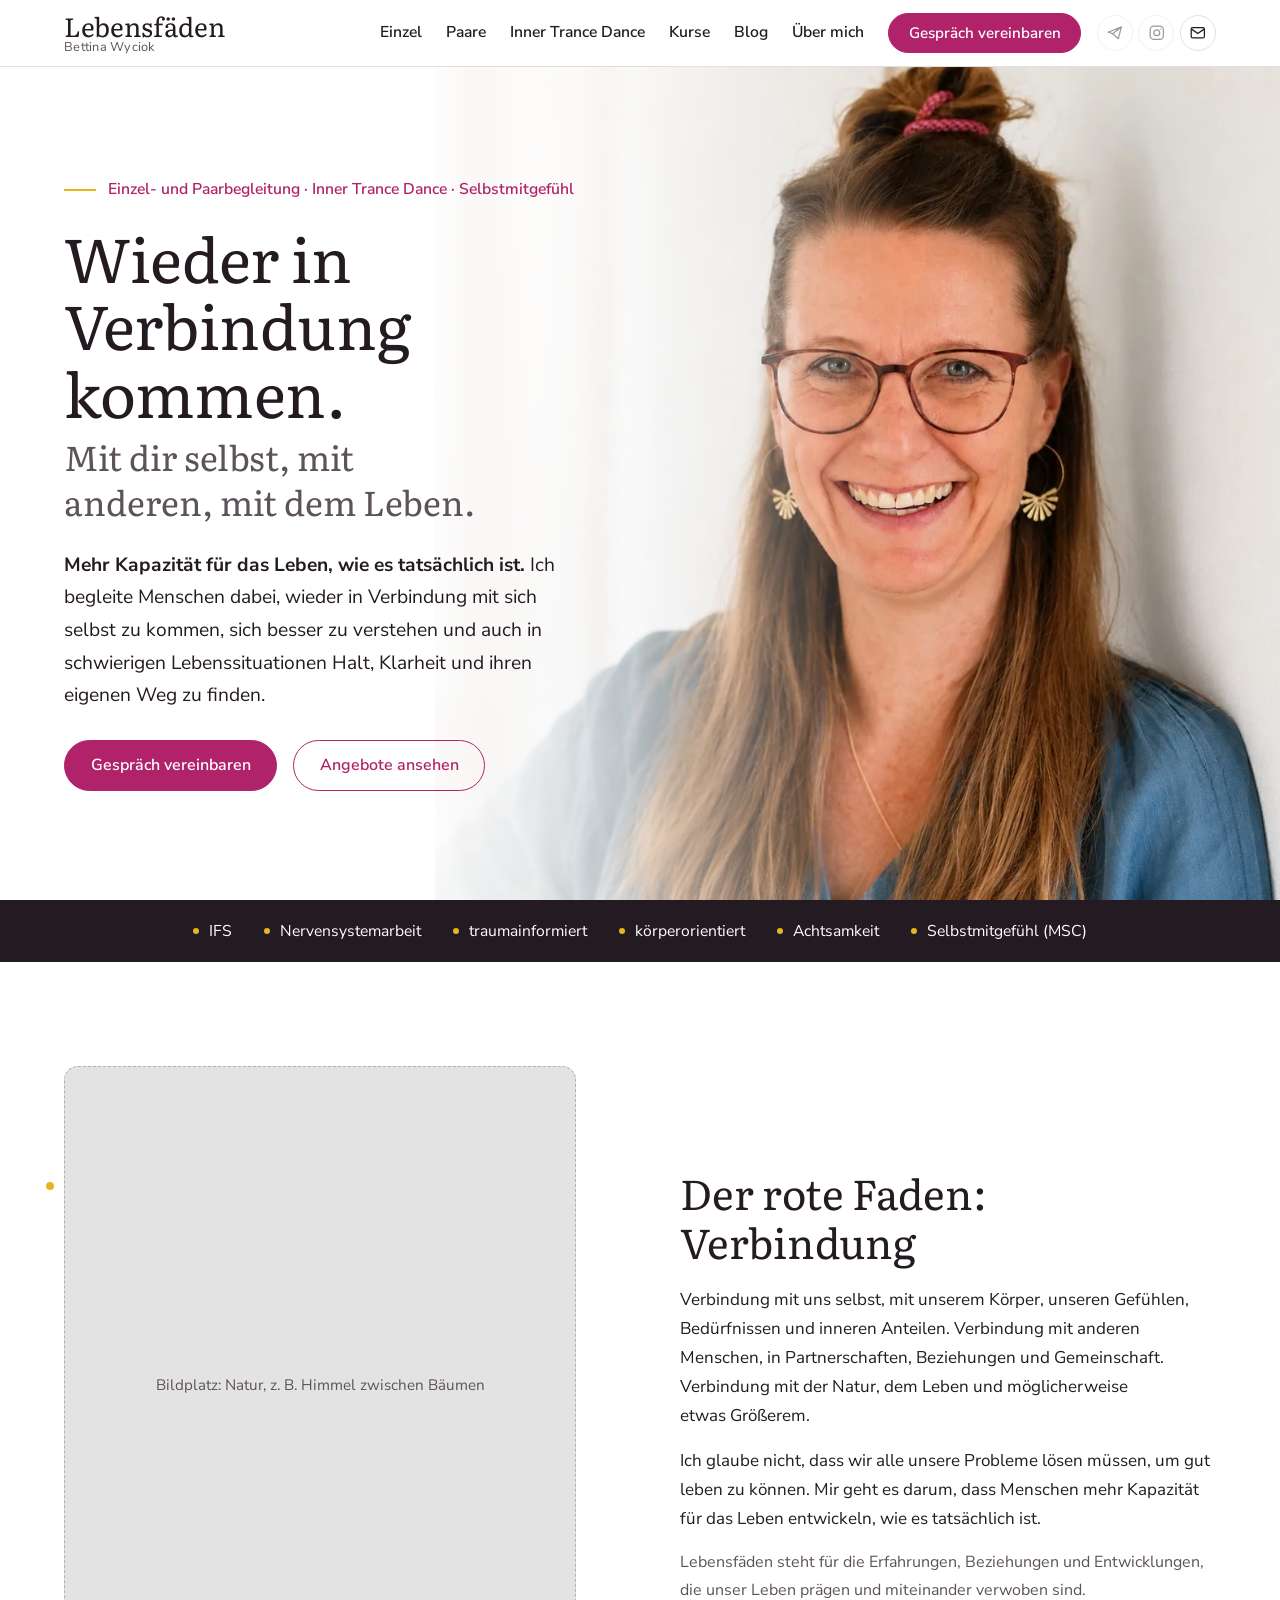
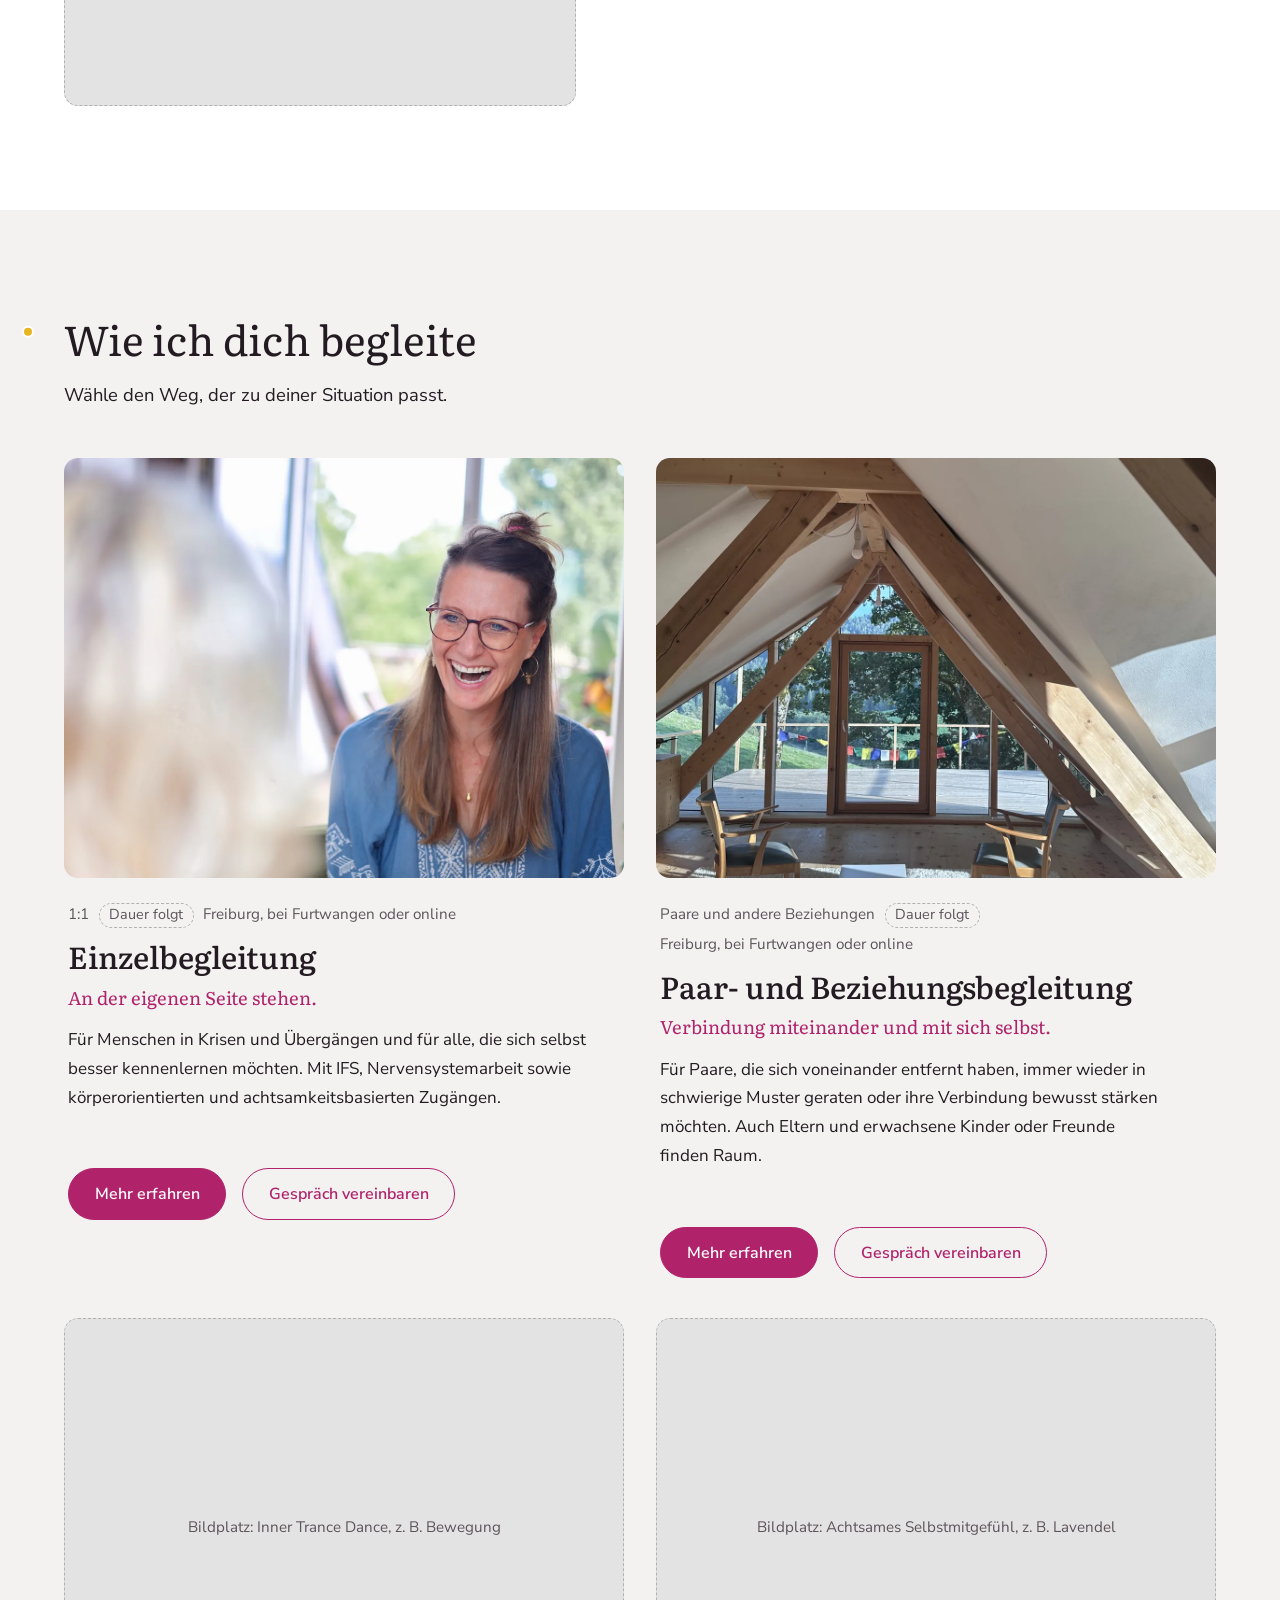
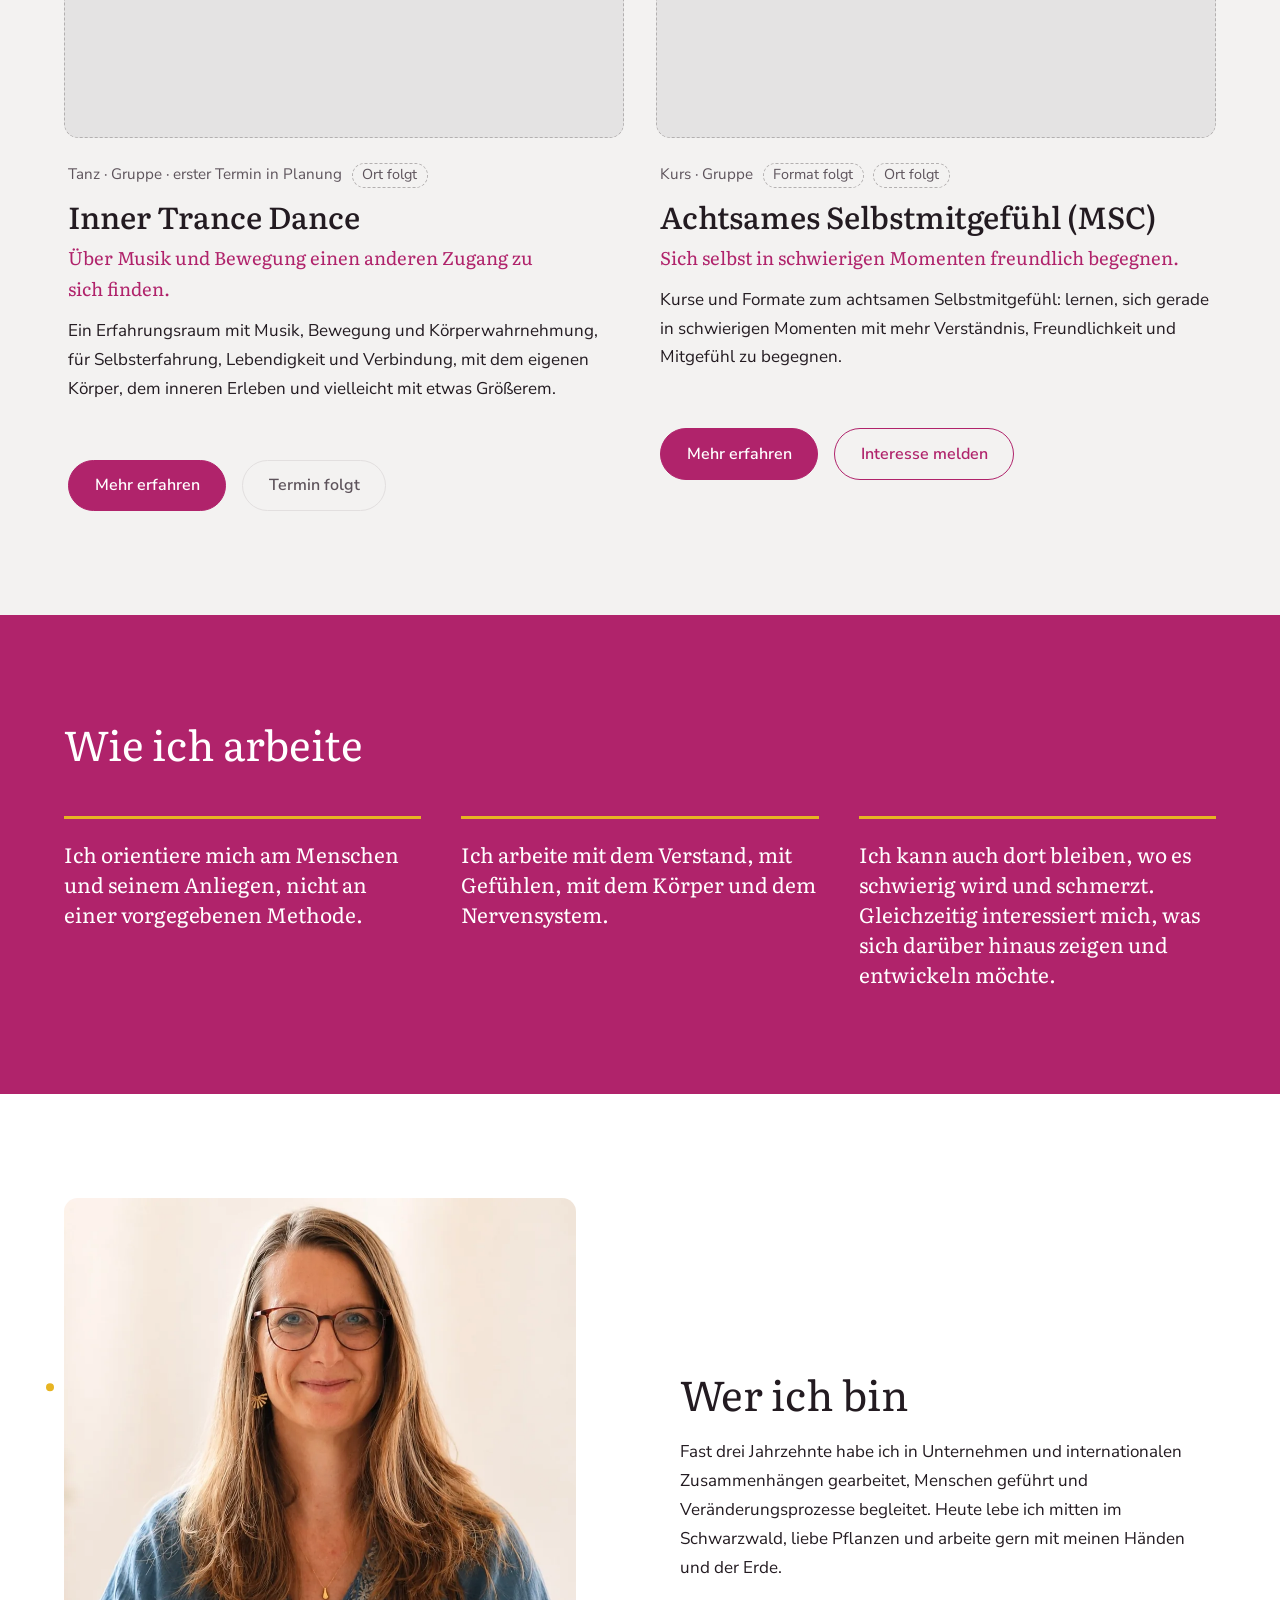
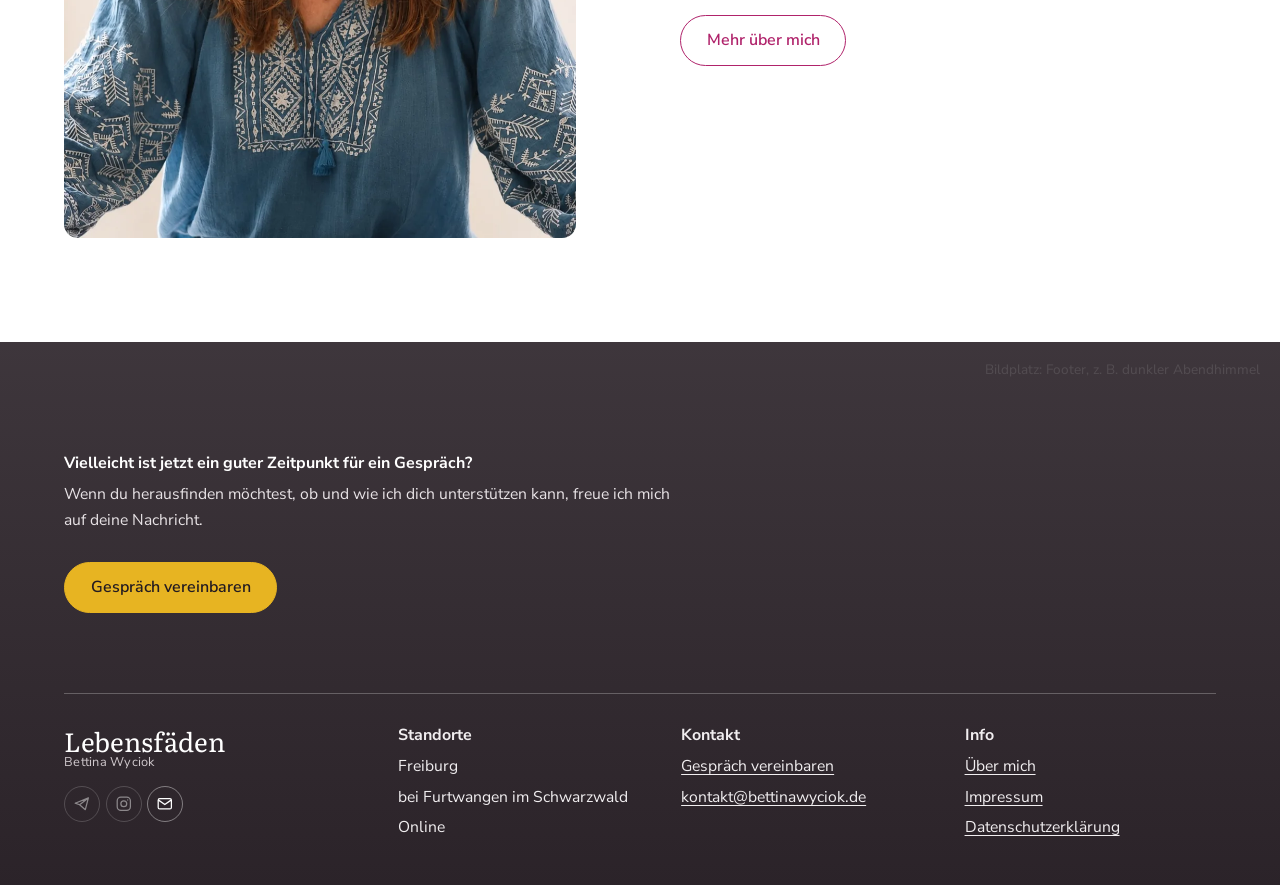
==== index.html @ e7061541 "Profilbilder eingesetzt (Hero, Einzelbegleitung, Person, Über mich) Co-Authored-By: Claude Sonnet 5." ====
<!doctype html>
<html lang="de">
<head>
<meta charset="utf-8">
<meta name="viewport" content="width=device-width, initial-scale=1">
<title>Lebensfäden · Bettina Wyciok</title>
<meta name="robots" content="noindex, nofollow"><!-- Entwurf: vor dem Live-Gang entfernen -->
<meta name="theme-color" content="#ffffff">
<link rel="preload" href="schriften/literata-latin-400-normal.woff2" as="font" type="font/woff2" crossorigin>
<link rel="preload" href="schriften/nunito-sans-latin-400-normal.woff2" as="font" type="font/woff2" crossorigin>
<link rel="stylesheet" href="styles.css?v=6">
<script>document.documentElement.classList.add('js')</script>
</head>
<body class="start">
<a class="zum-inhalt" href="#inhalt">Zum Inhalt springen</a>
<header class="kopf"><div class="kopf-innen">
  <a class="marke" href="./"><strong>Lebensfäden</strong><span>Bettina Wyciok</span></a>
  <div class="kopf-rechts">
    <nav class="hauptmenue" id="menue" aria-label="Hauptmenü"><a href="einzelbegleitung/">Einzel</a><a href="paarbegleitung/">Paare</a><a href="inner-trance-dance/">Inner Trance Dance</a><a href="workshops-seminare/">Kurse</a><a href="blog/">Blog</a><a href="about/">Über mich</a><a class="knopf klein" href="mailto:kontakt@bettinawyciok.de?subject=Gespräch%20vereinbaren">Gespräch vereinbaren</a><div class="icons icons-menue"><span class="icon aus" title="Telegram-Gruppe: Link folgt" aria-label="Telegram-Gruppe (Link folgt)"><svg viewBox="0 0 24 24" aria-hidden="true"><path d="M21 4L3 11.2l6 2.1M21 4l-4.2 16L9 13.3M21 4L9 13.3"/></svg></span><span class="icon aus" title="Instagram: Link folgt" aria-label="Instagram (Link folgt)"><svg viewBox="0 0 24 24" aria-hidden="true"><rect x="3" y="3" width="18" height="18" rx="5"/><circle cx="12" cy="12" r="4"/><circle cx="17.3" cy="6.7" r=".9" fill="currentColor" stroke="none"/></svg></span><a class="icon" href="mailto:kontakt@bettinawyciok.de?subject=Anfrage" aria-label="E-Mail"><svg viewBox="0 0 24 24" aria-hidden="true"><rect x="3" y="5" width="18" height="14" rx="2"/><path d="M3.5 7l8.5 6 8.5-6"/></svg></a></div></nav>
    <div class="icons"><span class="icon aus" title="Telegram-Gruppe: Link folgt" aria-label="Telegram-Gruppe (Link folgt)"><svg viewBox="0 0 24 24" aria-hidden="true"><path d="M21 4L3 11.2l6 2.1M21 4l-4.2 16L9 13.3M21 4L9 13.3"/></svg></span><span class="icon aus" title="Instagram: Link folgt" aria-label="Instagram (Link folgt)"><svg viewBox="0 0 24 24" aria-hidden="true"><rect x="3" y="3" width="18" height="18" rx="5"/><circle cx="12" cy="12" r="4"/><circle cx="17.3" cy="6.7" r=".9" fill="currentColor" stroke="none"/></svg></span><a class="icon" href="mailto:kontakt@bettinawyciok.de?subject=Anfrage" aria-label="E-Mail"><svg viewBox="0 0 24 24" aria-hidden="true"><rect x="3" y="5" width="18" height="14" rx="2"/><path d="M3.5 7l8.5 6 8.5-6"/></svg></a></div>
    <button class="menue-knopf" type="button" aria-expanded="false" aria-controls="menue">Menü</button>
  </div>
</div></header>
<main id="inhalt">

<section class="hero">
  <img class="hg" src="bilder/hero.webp" width="1536" height="1024" alt="">
  <div class="hero-inhalt">
    <p class="ueberzeile">Einzel- und Paarbegleitung · Inner Trance Dance · Selbstmitgefühl</p>
    <h1>Wieder in Verbindung kommen.<span class="zweite">Mit dir selbst, mit anderen, mit dem Leben.</span></h1>
    <p class="lead"><strong>Mehr Kapazität für das Leben, wie es tatsächlich ist.</strong> Ich begleite Menschen dabei, wieder in Verbindung mit sich selbst zu kommen, sich besser zu verstehen und auch in schwierigen Lebenssituationen Halt, Klarheit und ihren eigenen Weg zu finden.</p>
    <div class="knoepfe"><a class="knopf" href="mailto:kontakt@bettinawyciok.de?subject=Gespräch%20vereinbaren">Gespräch vereinbaren</a><a class="knopf leise" href="#angebote">Angebote ansehen</a></div>
  </div>
</section>
<div class="methoden"><ul><li>IFS</li><li>Nervensystemarbeit</li><li>traumainformiert</li><li>körperorientiert</li><li>Achtsamkeit</li><li>Selbstmitgefühl (MSC)</li></ul></div>

<!-- TERMINE:start art=alle rahmen=section max=3 titel="Nächste Termine" --><!-- TERMINE:end -->

<section class="abschnitt"><div class="innen zweispaltig umgekehrt">
  <div class="text faden-text">
    <h2>Der rote Faden: Verbindung</h2>
    <p>Verbindung mit uns selbst, mit unserem Körper, unseren Gefühlen, Bedürfnissen und inneren Anteilen. Verbindung mit anderen Menschen, in Partnerschaften, Beziehungen und Gemeinschaft. Verbindung mit der Natur, dem Leben und möglicherweise etwas Größerem.</p>
    <p>Ich glaube nicht, dass wir alle unsere Probleme lösen müssen, um gut leben zu können. Mir geht es darum, dass Menschen mehr Kapazität für das Leben entwickeln, wie es tatsächlich ist.</p>
    <p class="kleinzeile">Lebensfäden steht für die Erfahrungen, Beziehungen und Entwicklungen, die unser Leben prägen und miteinander verwoben sind.</p>
  </div>
  <figure class="foto weit"><figure class="platzhalter r45" role="img" aria-label="Platzhalter für Bild: Natur, z. B. Himmel zwischen Bäumen"><span>Bildplatz: Natur, z. B. Himmel zwischen Bäumen</span></figure></figure>
</div></section>

<section class="abschnitt tint" id="angebote"><div class="innen">
  <h2>Wie ich dich begleite</h2>
  <p class="einleitung">Wähle den Weg, der zu deiner Situation passt.</p>
  <div class="angebote">
    <article class="angebot">
      <div class="bild"><img src="bilder/einzel.webp" width="1600" height="1066" alt="Bettina lacht im Gespräch" loading="lazy"></div>
      <div class="angebot-text">
        <p class="fakt">1:1 <span class="fehlt">Dauer folgt</span> Freiburg, bei Furtwangen oder online</p>
        <h3>Einzelbegleitung</h3>
        <p class="claim">An der eigenen Seite stehen.</p>
        <p class="t">Für Menschen in Krisen und Übergängen und für alle, die sich selbst besser kennenlernen möchten. Mit IFS, Nervensystemarbeit sowie körperorientierten und achtsamkeitsbasierten Zugängen.</p>
        <div class="knoepfe"><a class="knopf" href="einzelbegleitung/">Mehr erfahren</a><a class="knopf leise" href="mailto:kontakt@bettinawyciok.de?subject=Gespräch%20Einzelbegleitung">Gespräch vereinbaren</a></div>
      </div>
    </article>
    <article class="angebot">
      <div class="bild"><img src="bilder/raum.webp" width="1200" height="1600" alt="Der Praxisraum unter dem Dach mit Teppich, Kissen und Blick ins Grüne" loading="lazy"></div>
      <div class="angebot-text">
        <p class="fakt">Paare und andere Beziehungen <span class="fehlt">Dauer folgt</span> Freiburg, bei Furtwangen oder online</p>
        <h3>Paar- und Beziehungsbegleitung</h3>
        <p class="claim">Verbindung miteinander und mit sich selbst.</p>
        <p class="t">Für Paare, die sich voneinander entfernt haben, immer wieder in schwierige Muster geraten oder ihre Verbindung bewusst stärken möchten. Auch Eltern und erwachsene Kinder oder Freunde finden Raum.</p>
        <div class="knoepfe"><a class="knopf" href="paarbegleitung/">Mehr erfahren</a><a class="knopf leise" href="mailto:kontakt@bettinawyciok.de?subject=Gespräch%20Paarbegleitung">Gespräch vereinbaren</a></div>
      </div>
    </article>
    <article class="angebot">
      <div class="bild"><figure class="platzhalter r43" role="img" aria-label="Platzhalter für Bild: Inner Trance Dance, z. B. Bewegung"><span>Bildplatz: Inner Trance Dance, z. B. Bewegung</span></figure></div>
      <div class="angebot-text">
        <p class="fakt">Tanz · Gruppe · erster Termin in Planung <span class="fehlt">Ort folgt</span></p>
        <h3>Inner Trance Dance</h3>
        <p class="claim">Über Musik und Bewegung einen anderen Zugang zu sich finden.</p>
        <p class="t">Ein Erfahrungsraum mit Musik, Bewegung und Körperwahrnehmung, für Selbsterfahrung, Lebendigkeit und Verbindung, mit dem eigenen Körper, dem inneren Erleben und vielleicht mit etwas Größerem.</p>
        <div class="knoepfe"><a class="knopf" href="inner-trance-dance/">Mehr erfahren</a><span class="knopf aus">Termin folgt</span></div>
      </div>
    </article>
    <article class="angebot">
      <div class="bild"><figure class="platzhalter r43" role="img" aria-label="Platzhalter für Bild: Achtsames Selbstmitgefühl, z. B. Lavendel"><span>Bildplatz: Achtsames Selbstmitgefühl, z. B. Lavendel</span></figure></div>
      <div class="angebot-text">
        <p class="fakt">Kurs · Gruppe <span class="fehlt">Format folgt</span> <span class="fehlt">Ort folgt</span></p>
        <h3>Achtsames Selbstmitgefühl (MSC)</h3>
        <p class="claim">Sich selbst in schwierigen Momenten freundlich begegnen.</p>
        <p class="t">Kurse und Formate zum achtsamen Selbstmitgefühl: lernen, sich gerade in schwierigen Momenten mit mehr Verständnis, Freundlichkeit und Mitgefühl zu begegnen.</p>
        <div class="knoepfe"><a class="knopf" href="workshops-seminare/">Mehr erfahren</a><a class="knopf leise" href="mailto:kontakt@bettinawyciok.de?subject=Interesse%20an%20MSC">Interesse melden</a></div>
      </div>
    </article>
  </div>
</div></section>

<section class="abschnitt kraft">
  
  <div class="innen">
    <h2>Wie ich arbeite</h2>
    <div class="drei">
      <div>Ich orientiere mich am Menschen und seinem Anliegen, nicht an einer vorgegebenen Methode.</div>
      <div>Ich arbeite mit dem Verstand, mit Gefühlen, mit dem Körper und dem Nervensystem.</div>
      <div>Ich kann auch dort bleiben, wo es schwierig wird und schmerzt. Gleichzeitig interessiert mich, was sich darüber hinaus zeigen und entwickeln möchte.</div>
    </div>
  </div>
</section>

<section class="abschnitt"><div class="innen zweispaltig">
  <figure class="foto"><img src="bilder/person.webp" width="1224" height="1229" alt="Bettina Wyciok, Porträt in blauer Bluse mit Stickerei" loading="lazy"></figure>
  <div class="text">
    <h2>Wer ich bin</h2>
    <p>Fast drei Jahrzehnte habe ich in Unternehmen und internationalen Zusammenhängen gearbeitet, Menschen geführt und Veränderungsprozesse begleitet. Heute lebe ich mitten im Schwarzwald, liebe Pflanzen und arbeite gern mit meinen Händen und der Erde.</p>
    <div class="knoepfe"><a class="knopf leise" href="about/">Mehr über mich</a></div>
  </div>
</div></section>

<!-- BLOG-TEASER:start max=3 --><!-- BLOG-TEASER:end -->

</main>
<footer class="fuss">
  <div class="fuss-bg" role="img" aria-label="Platzhalter für Bild: Footer"><span>Bildplatz: Footer, z. B. dunkler Abendhimmel</span></div>
  <div class="fuss-innen">
    <div class="fuss-cta"><h2>Vielleicht ist jetzt ein guter Zeitpunkt für ein Gespräch?</h2><p>Wenn du herausfinden möchtest, ob und wie ich dich unterstützen kann, freue ich mich auf deine Nachricht.</p><div class="knoepfe"><a class="knopf hell" href="mailto:kontakt@bettinawyciok.de?subject=Gespräch%20vereinbaren">Gespräch vereinbaren</a></div></div>
    <div class="fuss-spalten">
      <div><a class="marke" href="./"><strong>Lebensfäden</strong><span>Bettina Wyciok</span></a><div class="icons"><span class="icon aus" title="Telegram-Gruppe: Link folgt" aria-label="Telegram-Gruppe (Link folgt)"><svg viewBox="0 0 24 24" aria-hidden="true"><path d="M21 4L3 11.2l6 2.1M21 4l-4.2 16L9 13.3M21 4L9 13.3"/></svg></span><span class="icon aus" title="Instagram: Link folgt" aria-label="Instagram (Link folgt)"><svg viewBox="0 0 24 24" aria-hidden="true"><rect x="3" y="3" width="18" height="18" rx="5"/><circle cx="12" cy="12" r="4"/><circle cx="17.3" cy="6.7" r=".9" fill="currentColor" stroke="none"/></svg></span><a class="icon" href="mailto:kontakt@bettinawyciok.de?subject=Anfrage" aria-label="E-Mail"><svg viewBox="0 0 24 24" aria-hidden="true"><rect x="3" y="5" width="18" height="14" rx="2"/><path d="M3.5 7l8.5 6 8.5-6"/></svg></a></div></div>
      <div><h2>Standorte</h2><p>Freiburg</p><p>bei Furtwangen im Schwarzwald</p><p>Online</p></div>
      <div><h2>Kontakt</h2><p><a href="mailto:kontakt@bettinawyciok.de?subject=Gespräch%20vereinbaren">Gespräch vereinbaren</a></p><p><a href="mailto:kontakt@bettinawyciok.de?subject=Anfrage">kontakt@bettinawyciok.de</a></p></div>
      <div><h2>Info</h2><p><a href="about/">Über mich</a></p><p><a href="impressum/">Impressum</a></p><p><a href="datenschutzerklarung/">Datenschutzerklärung</a></p></div>
    </div>
  </div>
</footer>
<script src="main.js?v=6" defer></script>
</body>
</html>
---- styles.css ----
/* Lebensfäden · Bettina Wyciok – Entwurf 3. Goldgelb auf Weiß, dazu Fuchsia. Schriften selbst gehostet. */
@font-face { font-family: "Literata"; font-weight: 400; font-style: normal; font-display: swap; src: url("schriften/literata-latin-400-normal.woff2") format("woff2"); }
@font-face { font-family: "Literata"; font-weight: 500; font-style: normal; font-display: swap; src: url("schriften/literata-latin-500-normal.woff2") format("woff2"); }
@font-face { font-family: "Nunito Sans"; font-weight: 400; font-style: normal; font-display: swap; src: url("schriften/nunito-sans-latin-400-normal.woff2") format("woff2"); }
@font-face { font-family: "Nunito Sans"; font-weight: 600; font-style: normal; font-display: swap; src: url("schriften/nunito-sans-latin-600-normal.woff2") format("woff2"); }
@font-face { font-family: "Nunito Sans"; font-weight: 700; font-style: normal; font-display: swap; src: url("schriften/nunito-sans-latin-700-normal.woff2") format("woff2"); }

:root {
  --papier: #ffffff;
  --tinte: #231b21;
  --leise: #5d535b;
  --fuchsia: #b0236b;
  --fuchsia-dunkel: #8c1a55;
  --fuchsia-hell: #f9e6f0;
  --gold: #e7b422;
  --gold-dunkel: #c8930c;
  --gold-hell: #fff3cc;
  --grau: #f3f2f1;
  --grau-platz: #e4e3e3;
  --linie: #e2dfdf;
  --font-kopf: "Literata", Georgia, "Times New Roman", serif;
  --font-text: "Nunito Sans", system-ui, -apple-system, "Segoe UI", sans-serif;
  --kopf: 76px; /* wird in main.js gemessen */
  --text: 38rem;
  --breit: 72rem;
  --rand: 1.25rem;
  --rundung: 14px;
}

*, *::before, *::after { box-sizing: border-box; }
html { scroll-padding-top: calc(var(--kopf) + 1rem); -webkit-text-size-adjust: 100%; }
body { margin: 0; color: var(--tinte); background: var(--papier); font: 400 1.0625rem/1.7 var(--font-text); }
img { display: block; max-width: 100%; height: auto; }
a { color: var(--fuchsia); text-underline-offset: .2em; text-decoration-thickness: 1px; }
a:hover { color: var(--fuchsia-dunkel); }
:focus-visible { outline: 3px solid var(--gold-dunkel); outline-offset: 3px; border-radius: 4px; }

h1, h2, h3 { font-family: var(--font-kopf); font-weight: 400; line-height: 1.18; text-wrap: balance; margin: 0; overflow-wrap: break-word; hyphens: auto; }
h1 { font-size: clamp(2.1rem, 5vw, 3.9rem); }
h2 { font-size: clamp(1.8rem, 3.6vw, 2.6rem); }
h3 { font-size: 1.35rem; font-weight: 500; }
p, li, dd { text-wrap: pretty; }
p { margin: 0 0 1rem; }

.zum-inhalt { position: absolute; left: -999px; top: 0; background: var(--fuchsia); color: #fff; padding: .6rem 1rem; z-index: 40; }
.zum-inhalt:focus { left: 0; }

/* Kopfzeile */
.kopf { position: sticky; top: 0; z-index: 30; background: rgba(255, 255, 255, .95); backdrop-filter: blur(8px); border-bottom: 1px solid var(--linie); }
.kopf-innen { max-width: var(--breit); width: calc(100% - 2 * var(--rand)); margin: 0 auto; padding: .7rem 0; display: flex; align-items: center; justify-content: space-between; gap: 1.5rem; }
.marke { text-decoration: none; color: var(--tinte); display: flex; flex-direction: column; line-height: 1.15; white-space: nowrap; }
.marke strong { font: 400 1.65rem/1.1 var(--font-kopf); }
.marke span { font-size: .8rem; color: var(--leise); letter-spacing: .02em; }
.marke:hover { color: var(--fuchsia); }
.hauptmenue { display: flex; align-items: center; gap: .5rem 1.5rem; }
.hauptmenue > a:not(.knopf) { color: var(--tinte); text-decoration: none; font-weight: 600; font-size: .98rem; padding: .3rem 0; border-bottom: 2px solid transparent; white-space: nowrap; }
.hauptmenue > a:not(.knopf):hover, .hauptmenue > a[aria-current="page"] { border-bottom-color: var(--gold); color: var(--tinte); }
.kopf-rechts { display: flex; align-items: center; gap: 1rem; }
.icons { display: flex; gap: .35rem; }
.icon { width: 2.25rem; height: 2.25rem; display: grid; place-items: center; border-radius: 50%; border: 1px solid var(--linie); color: var(--tinte); background: #fff; }
.icon svg { width: 1.1rem; height: 1.1rem; fill: none; stroke: currentColor; stroke-width: 1.7; stroke-linecap: round; stroke-linejoin: round; }
a.icon:hover { color: #fff; background: var(--fuchsia); border-color: var(--fuchsia); }
.icon.aus { opacity: .45; cursor: default; }
.menue-knopf { display: none; font: 600 .98rem var(--font-text); color: var(--tinte); background: none; border: 1px solid var(--linie); border-radius: 999px; padding: .45rem 1rem; cursor: pointer; }

/* Knöpfe */
.knoepfe { display: flex; flex-wrap: wrap; gap: .75rem 1rem; align-items: center; margin-top: 1.75rem; }
.knopf { display: inline-block; font: 600 1rem var(--font-text); text-decoration: none; padding: .85rem 1.6rem; border-radius: 999px; background: var(--fuchsia); color: #fff; border: 1.5px solid var(--fuchsia); text-align: center; cursor: pointer; }
.knopf:hover { background: var(--fuchsia-dunkel); border-color: var(--fuchsia-dunkel); color: #fff; }
.knopf.klein { padding: .55rem 1.2rem; font-size: .95rem; }
.knopf.leise { background: transparent; color: var(--fuchsia); }
.knopf.leise:hover { background: var(--fuchsia-hell); color: var(--fuchsia-dunkel); }
.knopf.gold { background: var(--gold); border-color: var(--gold); color: var(--tinte); }
.knopf.gold:hover { background: var(--gold-dunkel); border-color: var(--gold-dunkel); color: var(--tinte); }
.knopf.aus { background: var(--grau); border-color: var(--linie); color: var(--leise); cursor: default; }

/* Abschnitte */
.abschnitt { padding: 6.5rem var(--rand); position: relative; }
.abschnitt.tint { background: var(--grau); }
.abschnitt.gold { background: var(--gold-hell); }
.abschnitt.kraft { background: var(--fuchsia); color: #fff; }
.abschnitt.kraft h2, .abschnitt.kraft h3 { color: #fff; }
.abschnitt.kraft a { color: #fff; }
.innen { max-width: var(--breit); margin: 0 auto; }
.text { max-width: var(--text); }
.text ul { margin: 0 0 1rem; padding-left: 1.2rem; }
.text li { margin-bottom: .4rem; }
.text li::marker { color: var(--gold-dunkel); }
.einleitung { max-width: 40rem; margin: 1rem 0 0; font-size: 1.15rem; }
h2 + .text, h2 + p { margin-top: 1.25rem; }

/* Platzhalter und fehlende Angaben */
.platzhalter { margin: 0; display: grid; place-items: center; text-align: center; padding: 1rem; border: 1.5px dashed #b3b0b0; border-radius: var(--rundung); background: var(--grau-platz); color: var(--leise); font-size: .95rem; width: 100%; }
.r43 { aspect-ratio: 4 / 3; } .r32 { aspect-ratio: 3 / 2; } .r169 { aspect-ratio: 16 / 9; } .r45 { aspect-ratio: 4 / 5; }
.foto { margin: 0; }
.foto img { width: 100%; border-radius: var(--rundung); }
.fehlt { display: inline-block; padding: .05rem .6rem; border: 1.5px dashed #b3b0b0; border-radius: 999px; background: var(--grau); color: var(--leise); font-size: .9rem; line-height: 1.5; }
.fehlt-block { border: 1.5px dashed #b3b0b0; border-radius: var(--rundung); background: var(--grau); color: var(--leise); padding: 1.1rem 1.4rem; max-width: var(--text); }
.fehlt-block p { margin: 0; }

/* Bilder über die ganze Breite, nach links ausgeblendet (Hero und Seitenköpfe) */
.hero, .kopfbild { position: relative; overflow: hidden; background: var(--papier); }
.hero { min-height: calc(100lvh - var(--kopf)); display: flex; align-items: center; padding: 3rem var(--rand); }
.kopfbild { min-height: 32rem; display: flex; align-items: center; padding: 4rem var(--rand); }
.hg { position: absolute; top: 0; right: 0; bottom: 0; width: 66%; height: 100%; object-fit: cover; object-position: 55% 25%; }
.hg[src*="ueber-kopf"] { object-position: 50% 30%; }
.hg-platzhalter { position: absolute; top: 0; right: 0; bottom: 0; width: 62%; display: grid; place-items: center; text-align: center; padding: 1rem 1rem 1rem 30%; background: var(--grau-platz); color: var(--leise); font-size: .95rem; }
.hero::before, .kopfbild::before { content: ""; position: absolute; inset: 0; z-index: 1; background: linear-gradient(90deg, #fff 30%, rgba(255, 255, 255, .88) 42%, rgba(255, 255, 255, 0) 70%); }
.hero-inhalt { position: relative; z-index: 2; max-width: var(--breit); margin: 0 auto; width: 100%; }
.hero-inhalt > * { max-width: 37rem; }
.ueberzeile { color: var(--fuchsia); font-weight: 600; font-size: .98rem; margin: 0 0 1.25rem; display: flex; align-items: center; gap: .75rem; }
.ueberzeile::before { content: ""; flex: none; width: 2rem; height: 2px; background: var(--gold); }
.hero h1 { font-size: clamp(2.3rem, 4.8vw, 3.9rem); line-height: 1.1; margin-bottom: 1.5rem; }
.hero h1 .zweite { display: block; font-size: .56em; line-height: 1.3; margin-top: .6rem; color: var(--leise); }
.hero-inhalt p.lead { font-size: 1.2rem; margin: 0; max-width: 31rem; }
.hero-inhalt p.lead strong { font-weight: 700; }
.methoden { background: var(--tinte); color: #fff; padding: 1.1rem var(--rand); }
.methoden ul { list-style: none; max-width: var(--breit); margin: 0 auto; padding: 0; display: flex; flex-wrap: wrap; justify-content: center; gap: .3rem 2rem; font-size: .98rem; }
.methoden li { margin: 0; display: flex; align-items: center; gap: .6rem; }
.methoden li::before { content: ""; width: .4rem; height: .4rem; border-radius: 50%; background: var(--gold); }
@media (prefers-reduced-motion: no-preference) {
  .hero h1 { animation: einblenden .8s ease-out both; }
  @keyframes einblenden { from { opacity: 0; transform: translateY(.5rem); } to { opacity: 1; transform: none; } }
}

/* Seitenköpfe */
.kopfbild h1 { margin-bottom: 1.25rem; }
.leitsatz { font-family: var(--font-kopf); font-size: 1.35rem; line-height: 1.5; margin: 0 0 1.25rem; max-width: 33rem; }
.fakten { list-style: none; padding: 0; margin: 0; display: flex; flex-wrap: wrap; gap: .35rem 1.5rem; color: var(--leise); font-size: .98rem; }
.fakten li { margin: 0; padding-left: 1rem; position: relative; }
.fakten li::before { content: ""; position: absolute; left: 0; top: .7em; width: .4rem; height: .4rem; border-radius: 50%; background: var(--gold); }
.seitenkopf { padding: 4rem var(--rand) 1rem; }
.seitenkopf .innen { max-width: var(--text); margin-left: max(var(--rand), calc((100% - var(--breit)) / 2)); }
.seitenkopf h1 { margin-bottom: 1rem; }

/* Infobox der Angebotsseiten */
.infobox { display: grid; grid-template-columns: repeat(4, 1fr); border: 1px solid var(--linie); border-radius: var(--rundung); background: #fff; overflow: hidden; }
.infobox div { padding: 1.25rem 1.4rem; border-left: 1px solid var(--linie); }
.infobox div:first-child { border-left: 0; }
.infobox dt { font-weight: 700; margin-bottom: .3rem; color: var(--fuchsia); }
.infobox dd { margin: 0; font-size: .98rem; }

/* Start: Angebote */
.angebote { display: grid; grid-template-columns: 1fr 1fr; gap: 2.5rem 2rem; margin-top: 3rem; }
.angebot { display: flex; flex-direction: column; }
.angebot .bild { border-radius: var(--rundung); overflow: hidden; border-top: 0; }
.angebot .bild img { width: 100%; aspect-ratio: 4 / 3; object-fit: cover; }
.angebot-text { padding: 1.5rem .25rem 0; display: flex; flex-direction: column; flex: 1; }
.angebot .fakt { color: var(--leise); font-size: .95rem; margin: 0 0 .6rem; display: flex; flex-wrap: wrap; gap: .25rem .6rem; align-items: center; }
.angebot h3 { font-size: 1.9rem; margin-bottom: .4rem; }
.angebot .claim { font-family: var(--font-kopf); font-size: 1.15rem; color: var(--fuchsia); margin: 0 0 .8rem; }
.angebot p.t { margin-bottom: 0; }
.angebot .knoepfe { margin-top: auto; padding-top: 1.5rem; }

/* Start: Arbeitsweise (kräftige Fläche) */
.drei { display: grid; grid-template-columns: repeat(3, 1fr); gap: 2.5rem; margin-top: 3rem; }
.drei div { border-top: 3px solid var(--gold); padding-top: 1.25rem; font-family: var(--font-kopf); font-size: 1.3rem; line-height: 1.45; }
.zweispaltig { display: grid; grid-template-columns: 1fr 1fr; gap: 5rem; align-items: center; }
.zweispaltig .foto { max-width: 32rem; }
.zweispaltig .foto img { aspect-ratio: 4 / 5; object-fit: cover; object-position: 50% 18%; }
.zweispaltig .text > *:last-child { margin-bottom: 0; }
.faden-text p:first-child { font-family: var(--font-kopf); font-size: 1.45rem; line-height: 1.5; }
.kleinzeile { color: var(--leise); font-size: 1rem; }

.zweispaltig.umgekehrt > :first-child { order: 2; }
.foto.weit img { aspect-ratio: 4 / 5; object-fit: cover; }
.abschnitt.kraft { overflow: hidden; isolation: isolate; }
.kraft-bg { position: absolute; inset: 0; z-index: -1; width: 100%; height: 100%; object-fit: cover; opacity: .3; }
.nach-knopf { margin-top: 1.25rem; }

/* Termine */
.termine { display: grid; gap: 1rem; margin-top: 2rem; max-width: 52rem; }
.termin { display: grid; grid-template-columns: 5rem 1fr auto; gap: 1.25rem; align-items: center; background: #fff; border-radius: var(--rundung); padding: 1.1rem 1.4rem; border: 1px solid var(--linie); }
.termin-datum { text-align: center; line-height: 1; border-right: 3px solid var(--gold); padding-right: 1rem; }
.termin-datum b { display: block; font: 400 2.2rem/1 var(--font-kopf); }
.termin-datum span { font-size: .9rem; color: var(--leise); }
.termin h3 { font-size: 1.2rem; margin-bottom: .15rem; }
.termin p { margin: 0; font-size: .98rem; color: var(--leise); }

/* Unterseiten: Inhalte */
.manchmal p { font-family: var(--font-kopf); font-size: clamp(1.25rem, 2.4vw, 1.6rem); line-height: 1.4; margin: 0 0 1rem; max-width: 36rem; }
.manchmal h2 { margin-bottom: 1.5rem; }
.zwei-spalten { list-style: none; padding: 0; margin: 1.25rem 0 1rem; columns: 2; column-gap: 3rem; max-width: 46rem; }
.zwei-spalten li { break-inside: avoid; padding: .55rem 0 .55rem 1.1rem; border-top: 1px solid var(--linie); position: relative; margin: 0; }
.zwei-spalten li::before { content: ""; position: absolute; left: 0; top: 1.25em; width: .4rem; height: .4rem; border-radius: 50%; background: var(--gold); }
.hinweisbox { border-left: 3px solid var(--gold); padding: .25rem 0 .25rem 1.25rem; max-width: var(--text); }
.hinweisbox h2 { font-size: 1.5rem; margin-bottom: .6rem; }
.hinweisbox p { margin: 0; }
.preise { margin: 1.5rem 0 0; max-width: 44rem; }
.preise div { display: grid; grid-template-columns: 11rem 1fr; gap: 1rem; padding: .9rem 0; border-top: 1px solid var(--linie); }
.preise div:last-child { border-bottom: 1px solid var(--linie); }
.preise dt { font-weight: 700; }
.preise dd { margin: 0; }
.preise-hinweise { max-width: 44rem; margin-top: 1.25rem; color: var(--leise); font-size: .98rem; }
.preise-hinweise p { margin: 0 0 .4rem; }
.qualis { list-style: none; padding: 0; margin: 0 0 2rem; }
.qualis li { padding: .65rem 0; border-top: 1px solid var(--linie); display: grid; grid-template-columns: 1.5fr 1fr 7rem; gap: .25rem 1.5rem; margin: 0; }
.qualis li:last-child { border-bottom: 1px solid var(--linie); }
.qualis .titel { font-weight: 600; }
.qualis .jahr { color: var(--leise); white-space: nowrap; text-align: right; }
.einfach { list-style: none; padding: 0; columns: 2; column-gap: 2rem; margin: 0; }
.einfach li { break-inside: avoid; padding: .2rem 0; }
.abschnitt h3.gruppe { margin: 2rem 0 .75rem; font-size: 1.25rem; }
.abschnitt h3.gruppe:first-of-type { margin-top: 1.5rem; }

/* Blog */
.blog-raster { display: grid; grid-template-columns: repeat(3, 1fr); gap: 2.5rem 2rem; margin-top: 3rem; }
.beitrag { display: flex; flex-direction: column; text-decoration: none; color: var(--tinte); }
.beitrag .bild { border-radius: var(--rundung); overflow: hidden; margin-bottom: 1.1rem; }
.beitrag .bild img { width: 100%; aspect-ratio: 4 / 3; object-fit: cover; transition: transform .5s ease; }
.beitrag:hover .bild img { transform: scale(1.03); }
.beitrag .datum { color: var(--leise); font-size: .92rem; margin-bottom: .3rem; }
.beitrag h3 { font-size: 1.45rem; margin-bottom: .5rem; }
.beitrag:hover h3 { color: var(--fuchsia); }
.beitrag p { margin: 0; color: var(--leise); }
.beitrag-leer { opacity: .9; }
.artikel-kopf { padding: 4rem var(--rand) 2rem; }
.artikel-kopf .innen { max-width: 40rem; }
.artikel-kopf .datum { color: var(--leise); margin-bottom: .6rem; }
.artikel-bild { max-width: 60rem; margin: 1rem auto 0; padding: 0 var(--rand); }
.artikel-bild img { width: 100%; border-radius: var(--rundung); }
.artikel { max-width: 40rem; margin: 3rem auto 0; padding: 0 var(--rand) 6rem; font-size: 1.15rem; line-height: 1.75; }
.artikel h2 { font-size: 1.8rem; margin: 2.5rem 0 1rem; }
.artikel h3 { font-size: 1.4rem; margin: 2rem 0 .75rem; }
.artikel blockquote { margin: 2rem 0; padding: .25rem 0 .25rem 1.4rem; border-left: 3px solid var(--gold); font-family: var(--font-kopf); font-size: 1.3rem; line-height: 1.5; }
.artikel img { border-radius: var(--rundung); margin: 2rem 0; }
.artikel li::marker { color: var(--gold-dunkel); }
.zurueck { display: inline-block; margin-top: 2rem; font-weight: 600; }

/* Faden */
.faden { position: absolute; left: 0; top: 0; width: 100%; height: 100%; pointer-events: none; z-index: 5; overflow: visible; }
.faden path { fill: none; stroke-linecap: round; }
.faden .grund { stroke: url(#fadenverlauf); stroke-width: 2; }
.faden .glanz { stroke: #fff6c8; stroke-width: 2.4; stroke-dasharray: 5 460; opacity: .95; }
.faden .knoten { fill: var(--gold); stroke: #fff; stroke-width: 2; opacity: 0; transition: opacity .6s ease; }
.faden .knoten.an { opacity: 1; }
@media (prefers-reduced-motion: no-preference) { .faden .glanz { animation: glanz 16s linear infinite; } @keyframes glanz { to { stroke-dashoffset: -2400; } } }
@media (prefers-reduced-motion: reduce) { .faden .glanz { display: none; } }

/* Fuß mit halbtransparentem Bild im Hintergrund */
.fuss { position: relative; isolation: isolate; overflow: hidden; background: var(--tinte); color: #f1eef0; padding: 7rem var(--rand) 2.5rem; font-size: .98rem; }
.fuss-bg { position: absolute; inset: 0; z-index: -2; display: grid; place-items: start end; padding: 1rem 1.25rem; background: #8b8489; color: rgba(255, 255, 255, .75); font-size: .85rem; }
img.fuss-bg { object-fit: cover; width: 100%; height: 100%; padding: 0; }
.fuss::before { content: ""; position: absolute; inset: 0; z-index: -1; background: linear-gradient(180deg, rgba(35, 27, 33, .74), rgba(35, 27, 33, .92)); }
.fuss a { color: #f1eef0; }
.fuss a:hover { color: var(--gold); }
.fuss-innen { max-width: var(--breit); margin: 0 auto; }
.fuss-cta { max-width: 38rem; margin-bottom: 5rem; }
.fuss-cta h2 { color: #fff; margin-bottom: 1rem; }
.fuss-cta p { margin: 0; color: #e8e3e6; }
.knopf.hell { background: var(--gold); border-color: var(--gold); color: var(--tinte); }
.knopf.hell:hover { background: #f4c84a; border-color: #f4c84a; color: var(--tinte); }
.fuss-spalten { display: grid; grid-template-columns: 1.2fr 1fr 1fr 1fr; gap: 2rem; border-top: 1px solid rgba(255, 255, 255, .25); padding-top: 2rem; }
.fuss h2 { font-family: var(--font-text); font-size: 1rem; font-weight: 700; margin: 0 0 .5rem; }
.fuss p { margin: 0 0 .25rem; }
.fuss .marke { color: #fff; }
.fuss .marke span { color: #cfc8cc; }
.fuss .icons { margin-top: 1rem; }
.fuss .icon { background: transparent; color: #fff; border-color: rgba(255, 255, 255, .4); }
.fuss a.icon:hover { background: var(--gold); border-color: var(--gold); color: var(--tinte); }

/* Menü ab 1100 px zugeklappt */
@media (max-width: 1100px) {
  .menue-knopf { display: inline-block; }
  .kopf-rechts .icons { display: none; }
  .js .hauptmenue { display: none; position: absolute; left: 0; right: 0; top: 100%; background: #fff; border-bottom: 1px solid var(--linie); padding: .75rem var(--rand) 1.25rem; flex-direction: column; align-items: stretch; gap: .15rem; }
  .js .hauptmenue.offen { display: flex; }
  .hauptmenue > a:not(.knopf) { padding: .65rem 0; }
  .hauptmenue .knopf { margin-top: .75rem; }
  .hauptmenue .icons-menue { display: flex; margin-top: .75rem; }
}
@media (min-width: 1101px) { .icons-menue { display: none; } }

/* Handy */
@media (max-width: 960px) {
  .angebote { grid-template-columns: 1fr; gap: 3rem; }
  .blog-raster { grid-template-columns: 1fr 1fr; }
  .infobox { grid-template-columns: 1fr 1fr; }
  .infobox div:nth-child(3) { border-left: 0; }
  .infobox div:nth-child(n+3) { border-top: 1px solid var(--linie); }
}
@media (max-width: 800px) {
  .abschnitt { padding-top: 3.5rem; padding-bottom: 3.5rem; }
  .hero, .kopfbild { display: block; min-height: 0; padding: 0 0 2.5rem; }
  .hg { position: relative; display: block; width: 100%; height: min(46svh, 27rem); object-position: 50% 14%; }
  .hg-platzhalter { position: relative; width: 100%; height: 15rem; padding: 1rem; }
  .kopfbild .hg { height: 17rem; }
  .hero::before, .kopfbild::before { inset: 0 0 auto 0; height: min(46svh, 27rem); background: linear-gradient(180deg, rgba(255, 255, 255, 0) 60%, #fff 100%); pointer-events: none; }
  .kopfbild::before { height: 17rem; }
  .kopfbild:has(.hg-platzhalter)::before { display: none; }
  .hero-inhalt { padding: 0 var(--rand); margin-top: -2.5rem; }
  .kopfbild .hero-inhalt { margin-top: -1.5rem; }
  .kopfbild:has(.hg-platzhalter) .hero-inhalt { margin-top: 1.5rem; }
  .hero h1 { font-size: 2.1rem; margin-bottom: 1rem; }
  .hero-inhalt p.lead { font-size: 1.05rem; }
  .hero-inhalt .knoepfe { margin-top: 1.25rem; }
  .methoden ul { justify-content: flex-start; gap: .2rem 1.25rem; }
  .drei { grid-template-columns: 1fr; gap: 1.75rem; }
  .zweispaltig { grid-template-columns: 1fr; gap: 2rem; }
  .zweispaltig.umgekehrt > :first-child { order: 0; }
  .zweispaltig .foto { max-width: 26rem; }
  .seitenkopf { padding-top: 2.5rem; }
  .seitenkopf .innen { margin-left: auto; }
  .zwei-spalten, .einfach { columns: 1; }
  .preise div { grid-template-columns: 1fr; gap: .15rem; }
  .qualis li { grid-template-columns: 1fr auto; }
  .qualis .institut { grid-column: 1 / -1; order: 3; }
  .termin { grid-template-columns: 4rem 1fr; }
  .termin .knopf { grid-column: 1 / -1; }
  .blog-raster { grid-template-columns: 1fr; }
  .artikel { font-size: 1.08rem; padding-bottom: 3.5rem; }
  .fuss { padding-top: 4rem; }
  .fuss-cta { margin-bottom: 3rem; }
  .fuss-spalten { grid-template-columns: 1fr; gap: 1.25rem; }
  .fuss a { overflow-wrap: anywhere; }
  .infobox { grid-template-columns: 1fr; }
  .infobox div { border-left: 0; border-top: 1px solid var(--linie); }
  .infobox div:first-child { border-top: 0; }
}

/* Globale Abstandsregel (für Bettina bewusst ruhig und großzügig, siehe DESIGN.md). Immer ganz am Ende. */
.abschnitt .innen > h2:first-child, .abschnitt .text > h2:first-child { margin-top: 0; }
.abschnitt h3 { margin-block: 0 .5rem; }
.abschnitt .knoepfe { margin-top: 2rem; }
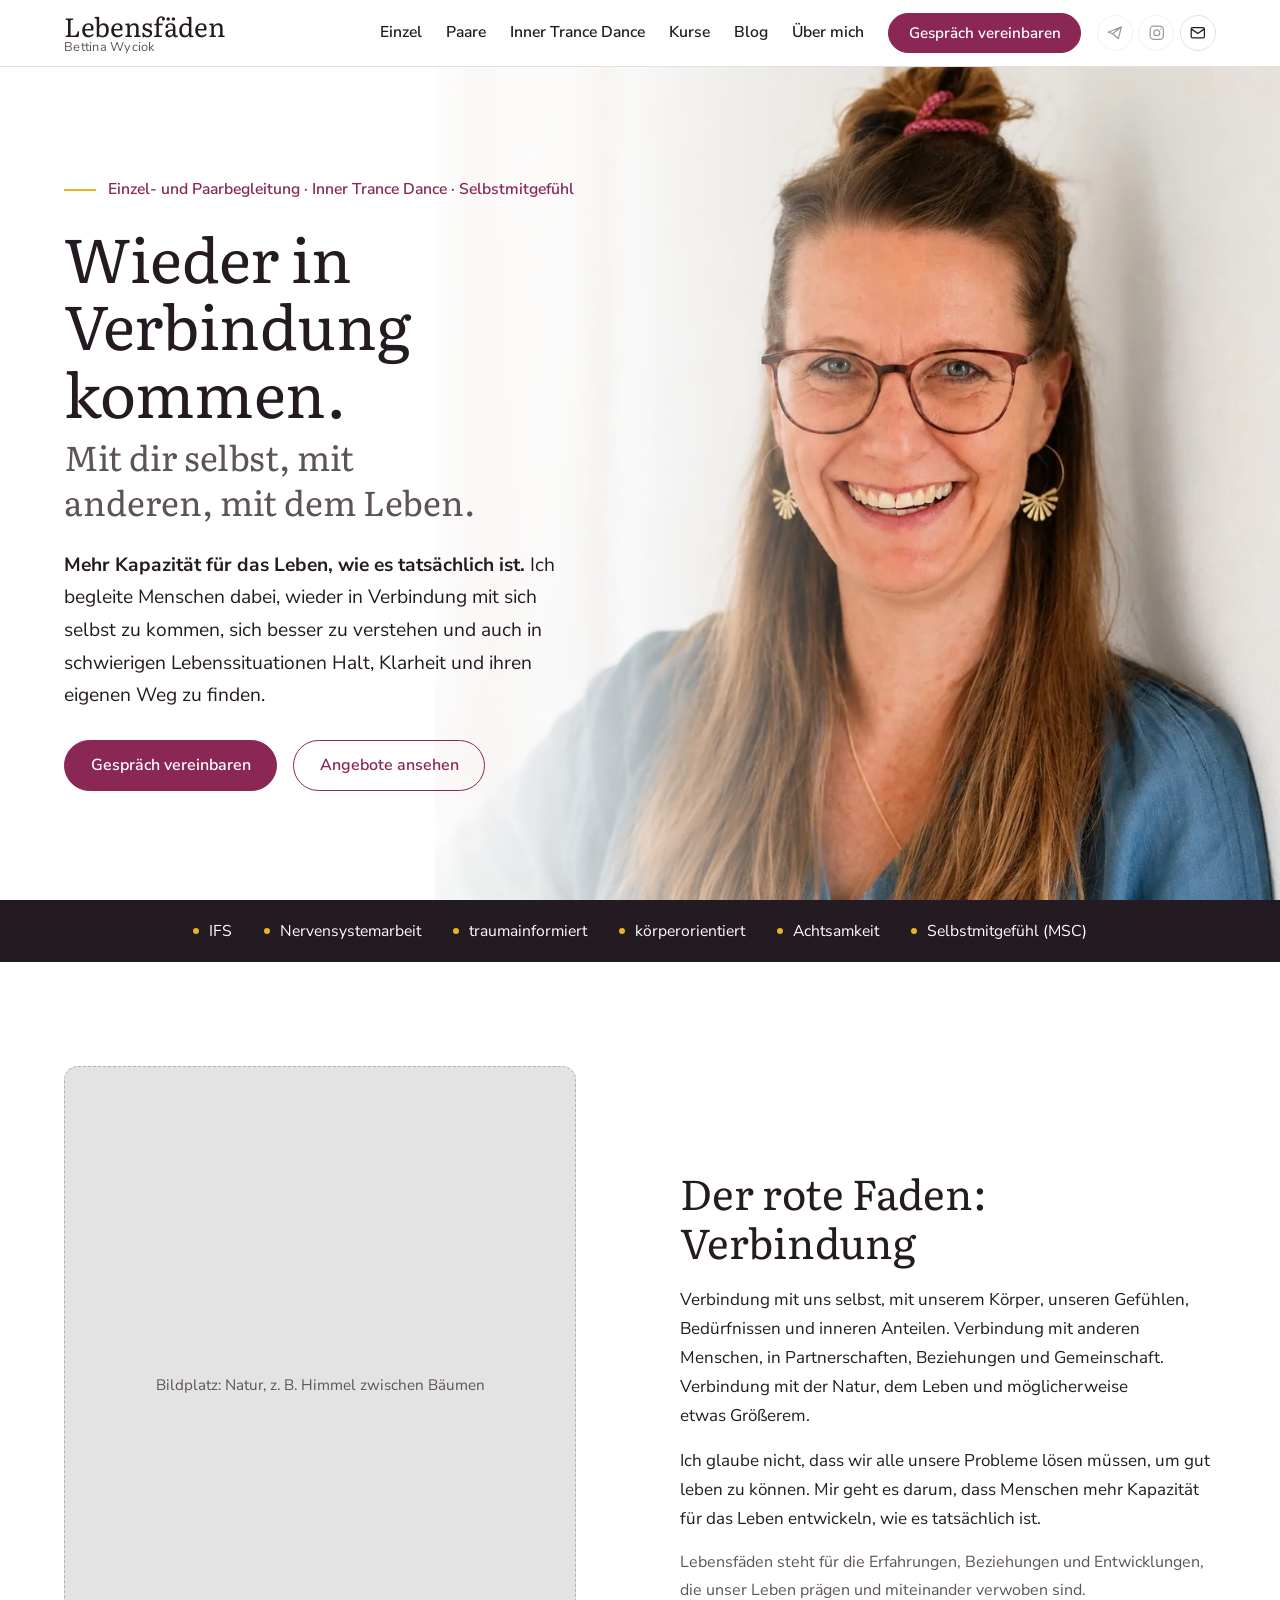
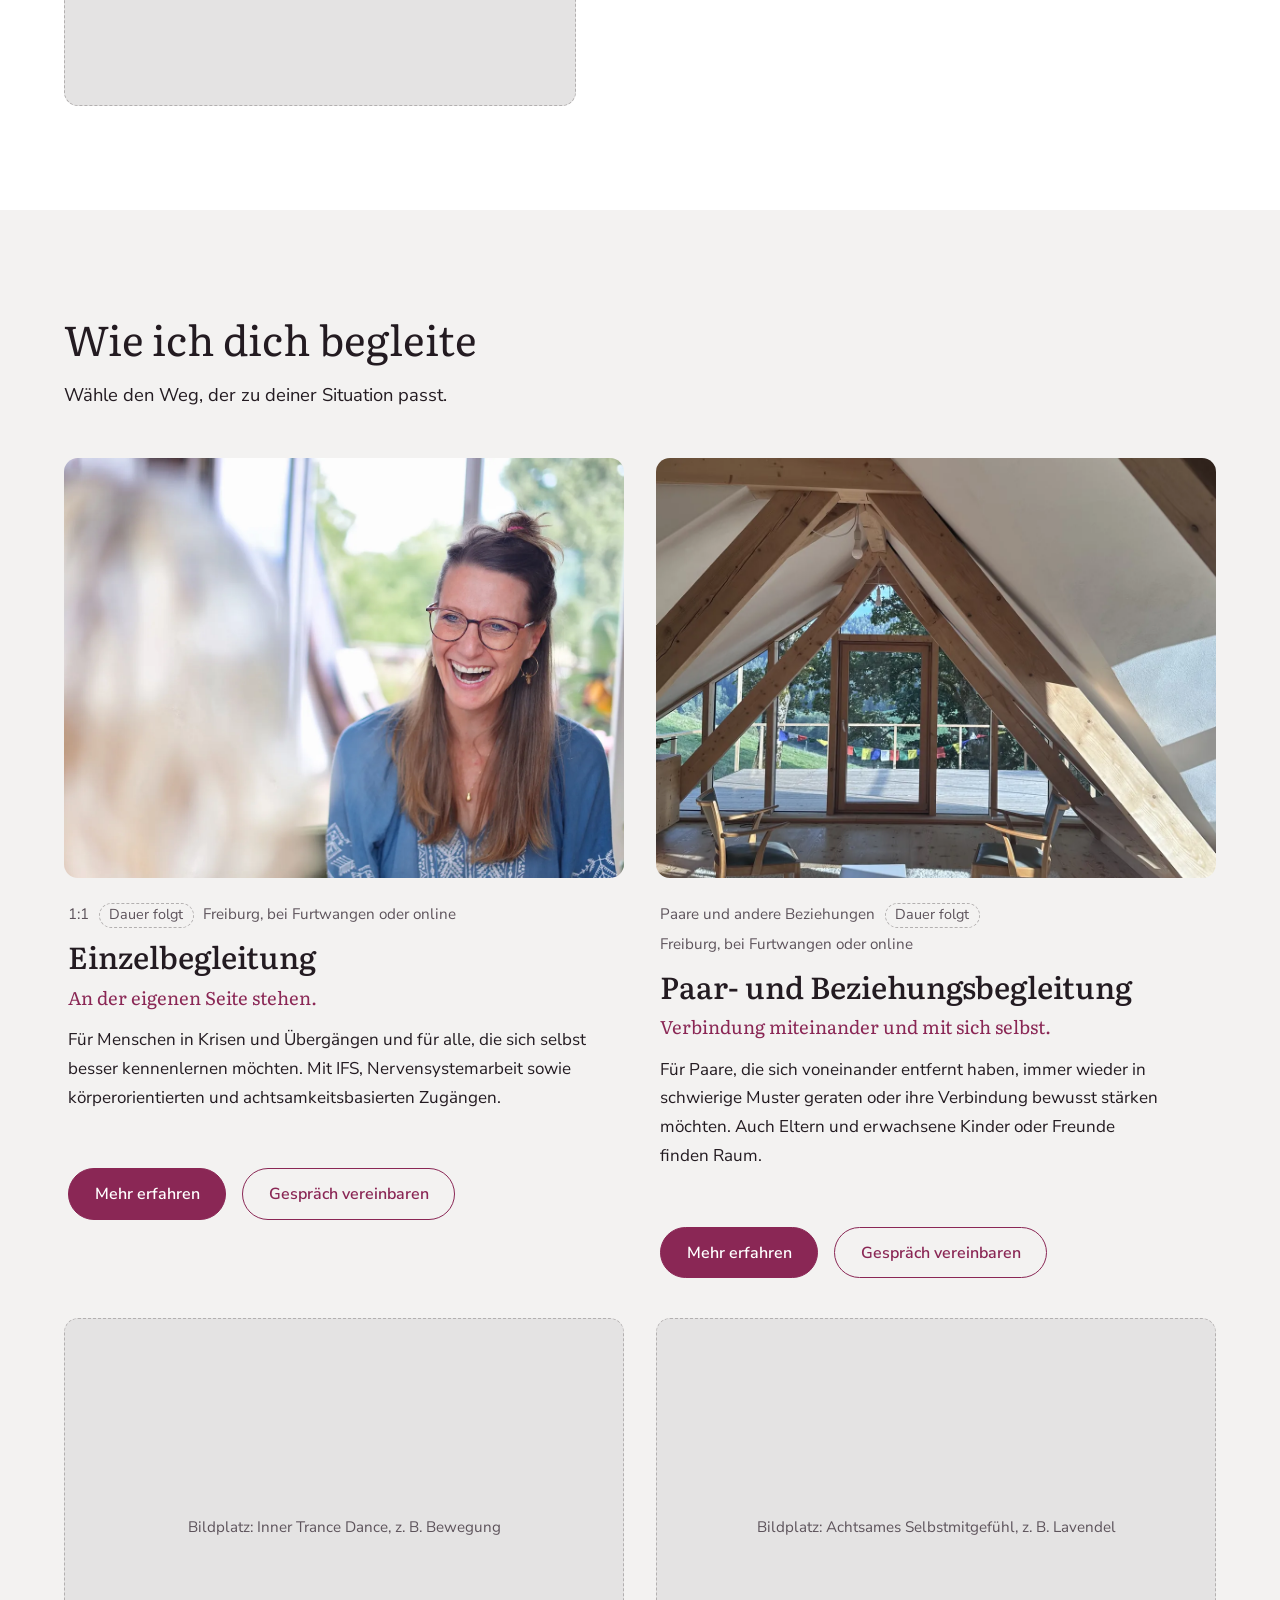
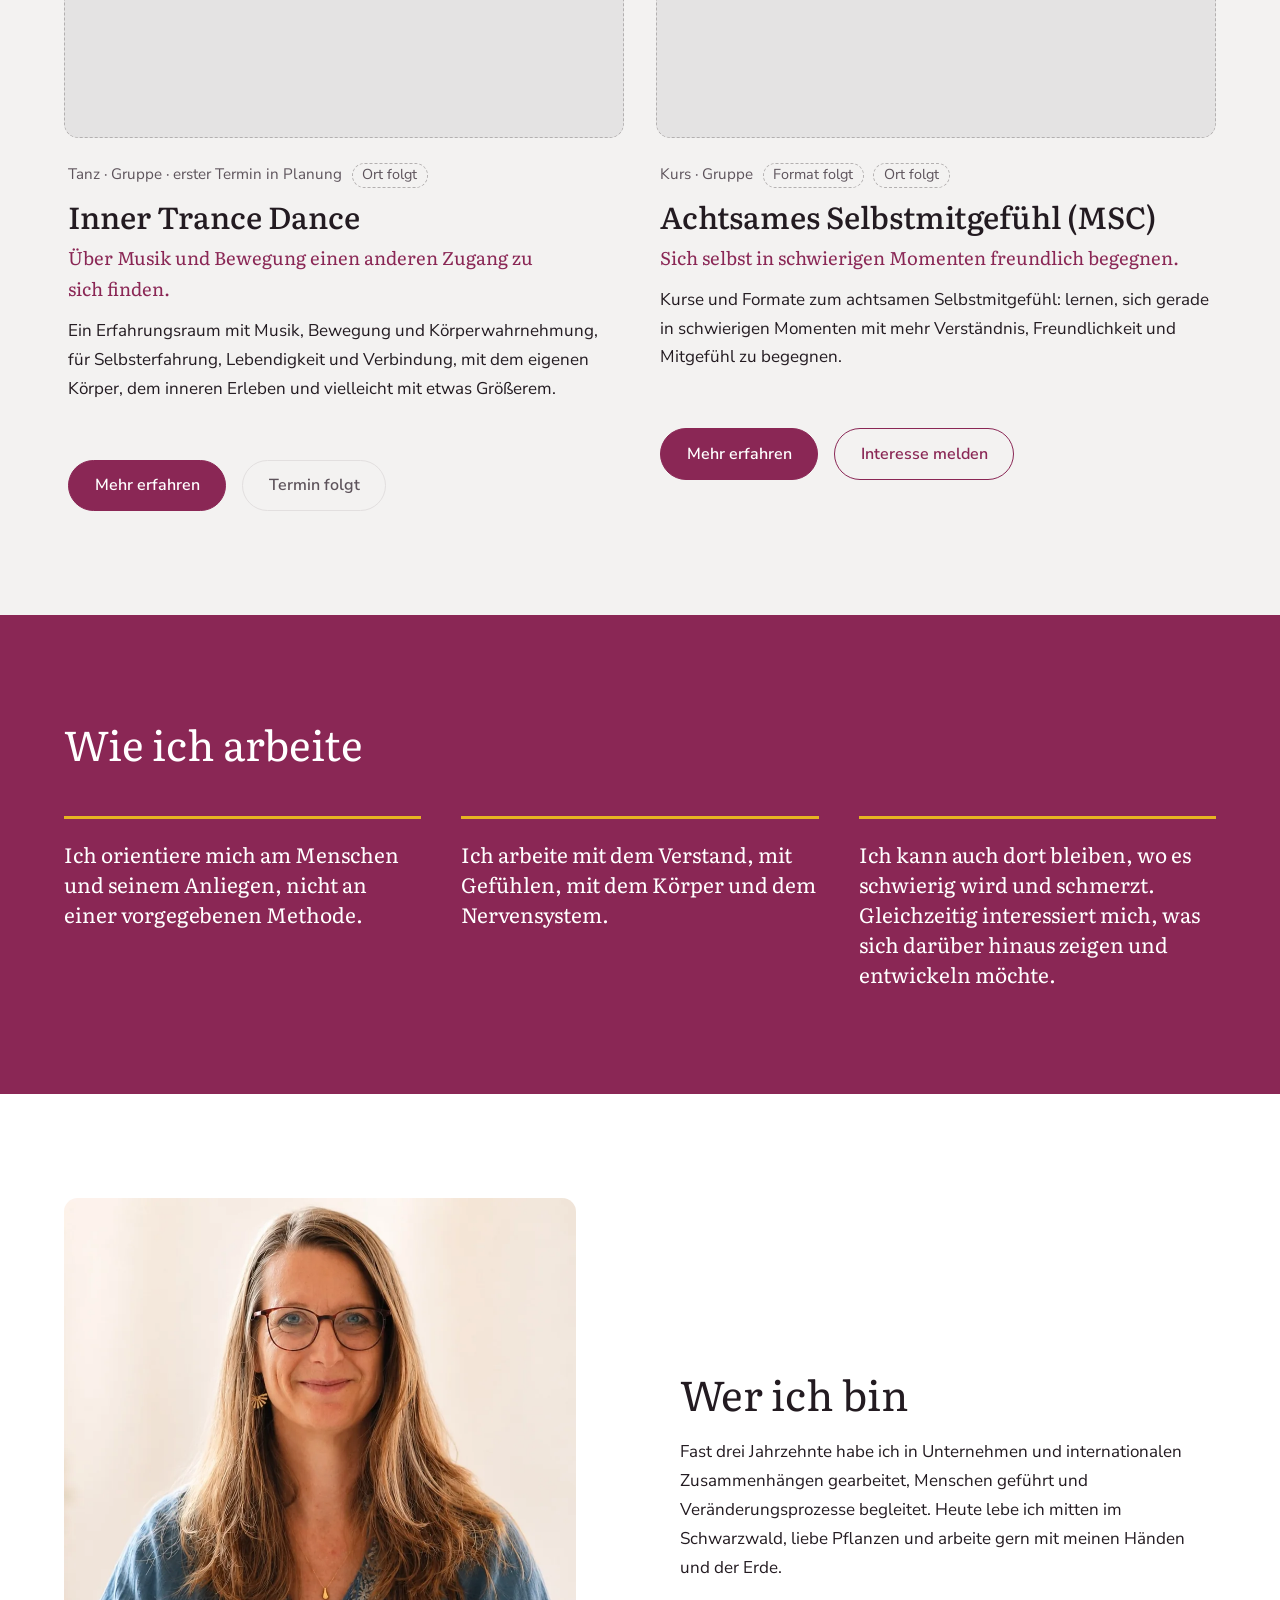
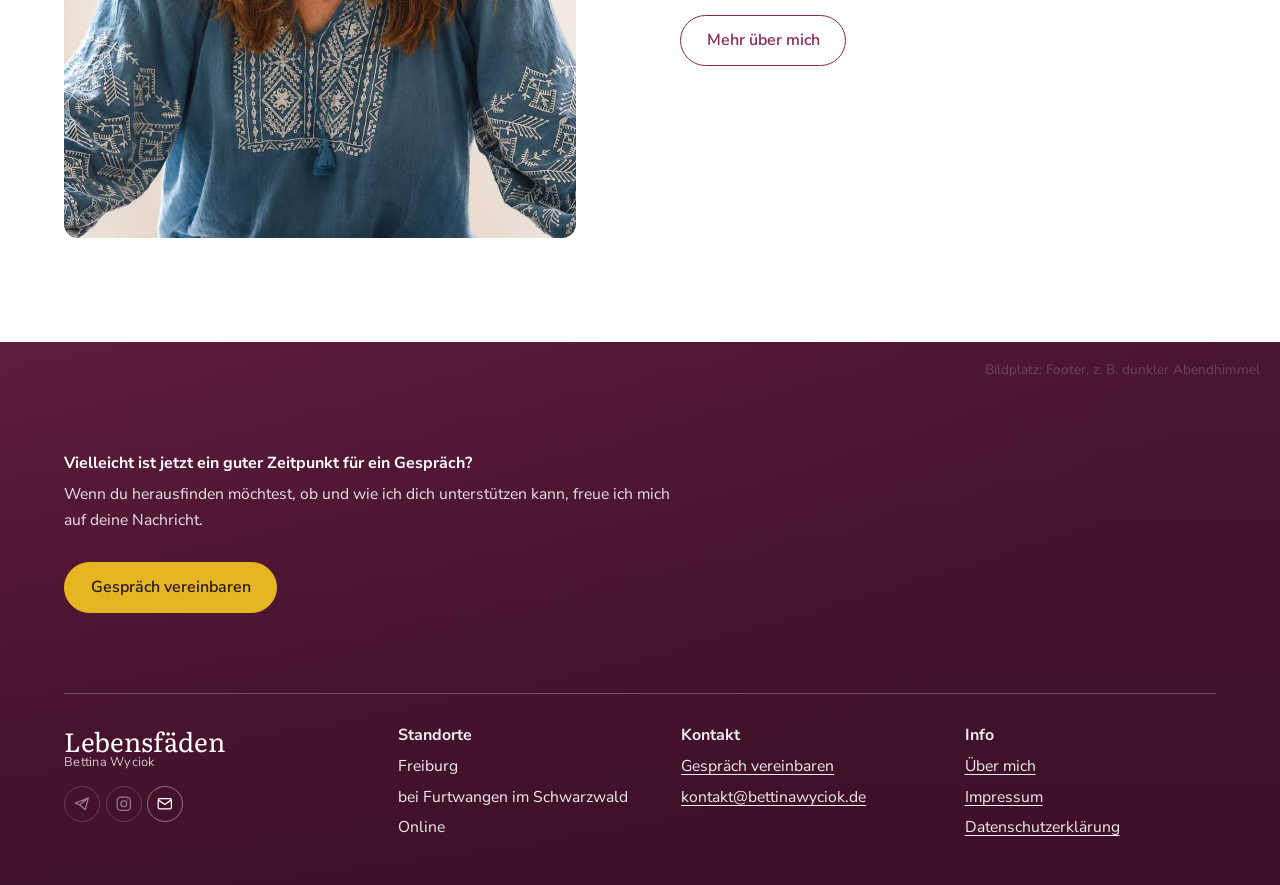
==== commit 57cdadaf: "Farbe dezenter Richtung Brombeer, Footer in Beerenton Co-Authored-By: Claude Sonnet 5.5 <noreply@ant" ====
--- a/index.html
+++ b/index.html
@@ -8,7 +8,7 @@
 <meta name="theme-color" content="#ffffff">
 <link rel="preload" href="schriften/literata-latin-400-normal.woff2" as="font" type="font/woff2" crossorigin>
 <link rel="preload" href="schriften/nunito-sans-latin-400-normal.woff2" as="font" type="font/woff2" crossorigin>
-<link rel="stylesheet" href="styles.css?v=6">
+<link rel="stylesheet" href="styles.css?v=7">
 <script>document.documentElement.classList.add('js')</script>
 </head>
 <body class="start">
@@ -129,6 +129,6 @@
     </div>
   </div>
 </footer>
-<script src="main.js?v=6" defer></script>
+<script src="main.js?v=7" defer></script>
 </body>
 </html>
--- a/styles.css
+++ b/styles.css
@@ -9,9 +9,9 @@
   --papier: #ffffff;
   --tinte: #231b21;
   --leise: #5d535b;
-  --fuchsia: #b0236b;
-  --fuchsia-dunkel: #8c1a55;
-  --fuchsia-hell: #f9e6f0;
+  --fuchsia: #8a2755;
+  --fuchsia-dunkel: #6c1c42;
+  --fuchsia-hell: #f5e8ee;
   --gold: #e7b422;
   --gold-dunkel: #c8930c;
   --gold-hell: #fff3cc;
@@ -103,7 +103,6 @@
 .hero { min-height: calc(100lvh - var(--kopf)); display: flex; align-items: center; padding: 3rem var(--rand); }
 .kopfbild { min-height: 32rem; display: flex; align-items: center; padding: 4rem var(--rand); }
 .hg { position: absolute; top: 0; right: 0; bottom: 0; width: 66%; height: 100%; object-fit: cover; object-position: 55% 25%; }
-.hg[src*="ueber-kopf"] { object-position: 50% 30%; }
 .hg-platzhalter { position: absolute; top: 0; right: 0; bottom: 0; width: 62%; display: grid; place-items: center; text-align: center; padding: 1rem 1rem 1rem 30%; background: var(--grau-platz); color: var(--leise); font-size: .95rem; }
 .hero::before, .kopfbild::before { content: ""; position: absolute; inset: 0; z-index: 1; background: linear-gradient(90deg, #fff 30%, rgba(255, 255, 255, .88) 42%, rgba(255, 255, 255, 0) 70%); }
 .hero-inhalt { position: relative; z-index: 2; max-width: var(--breit); margin: 0 auto; width: 100%; }
@@ -238,10 +237,10 @@
 @media (prefers-reduced-motion: reduce) { .faden .glanz { display: none; } }
 
 /* Fuß mit halbtransparentem Bild im Hintergrund */
-.fuss { position: relative; isolation: isolate; overflow: hidden; background: var(--tinte); color: #f1eef0; padding: 7rem var(--rand) 2.5rem; font-size: .98rem; }
-.fuss-bg { position: absolute; inset: 0; z-index: -2; display: grid; place-items: start end; padding: 1rem 1.25rem; background: #8b8489; color: rgba(255, 255, 255, .75); font-size: .85rem; }
+.fuss { position: relative; isolation: isolate; overflow: hidden; background: #4a1530; color: #f1eef0; padding: 7rem var(--rand) 2.5rem; font-size: .98rem; }
+.fuss-bg { position: absolute; inset: 0; z-index: -2; display: grid; place-items: start end; padding: 1rem 1.25rem; background: linear-gradient(135deg, #7a2650 0%, #4a1530 70%); color: rgba(255, 255, 255, .45); font-size: .85rem; }
 img.fuss-bg { object-fit: cover; width: 100%; height: 100%; padding: 0; }
-.fuss::before { content: ""; position: absolute; inset: 0; z-index: -1; background: linear-gradient(180deg, rgba(35, 27, 33, .74), rgba(35, 27, 33, .92)); }
+.fuss::before { content: ""; position: absolute; inset: 0; z-index: -1; background: linear-gradient(180deg, rgba(74, 21, 48, .55), rgba(60, 14, 38, .88)); }
 .fuss a { color: #f1eef0; }
 .fuss a:hover { color: var(--gold); }
 .fuss-innen { max-width: var(--breit); margin: 0 auto; }
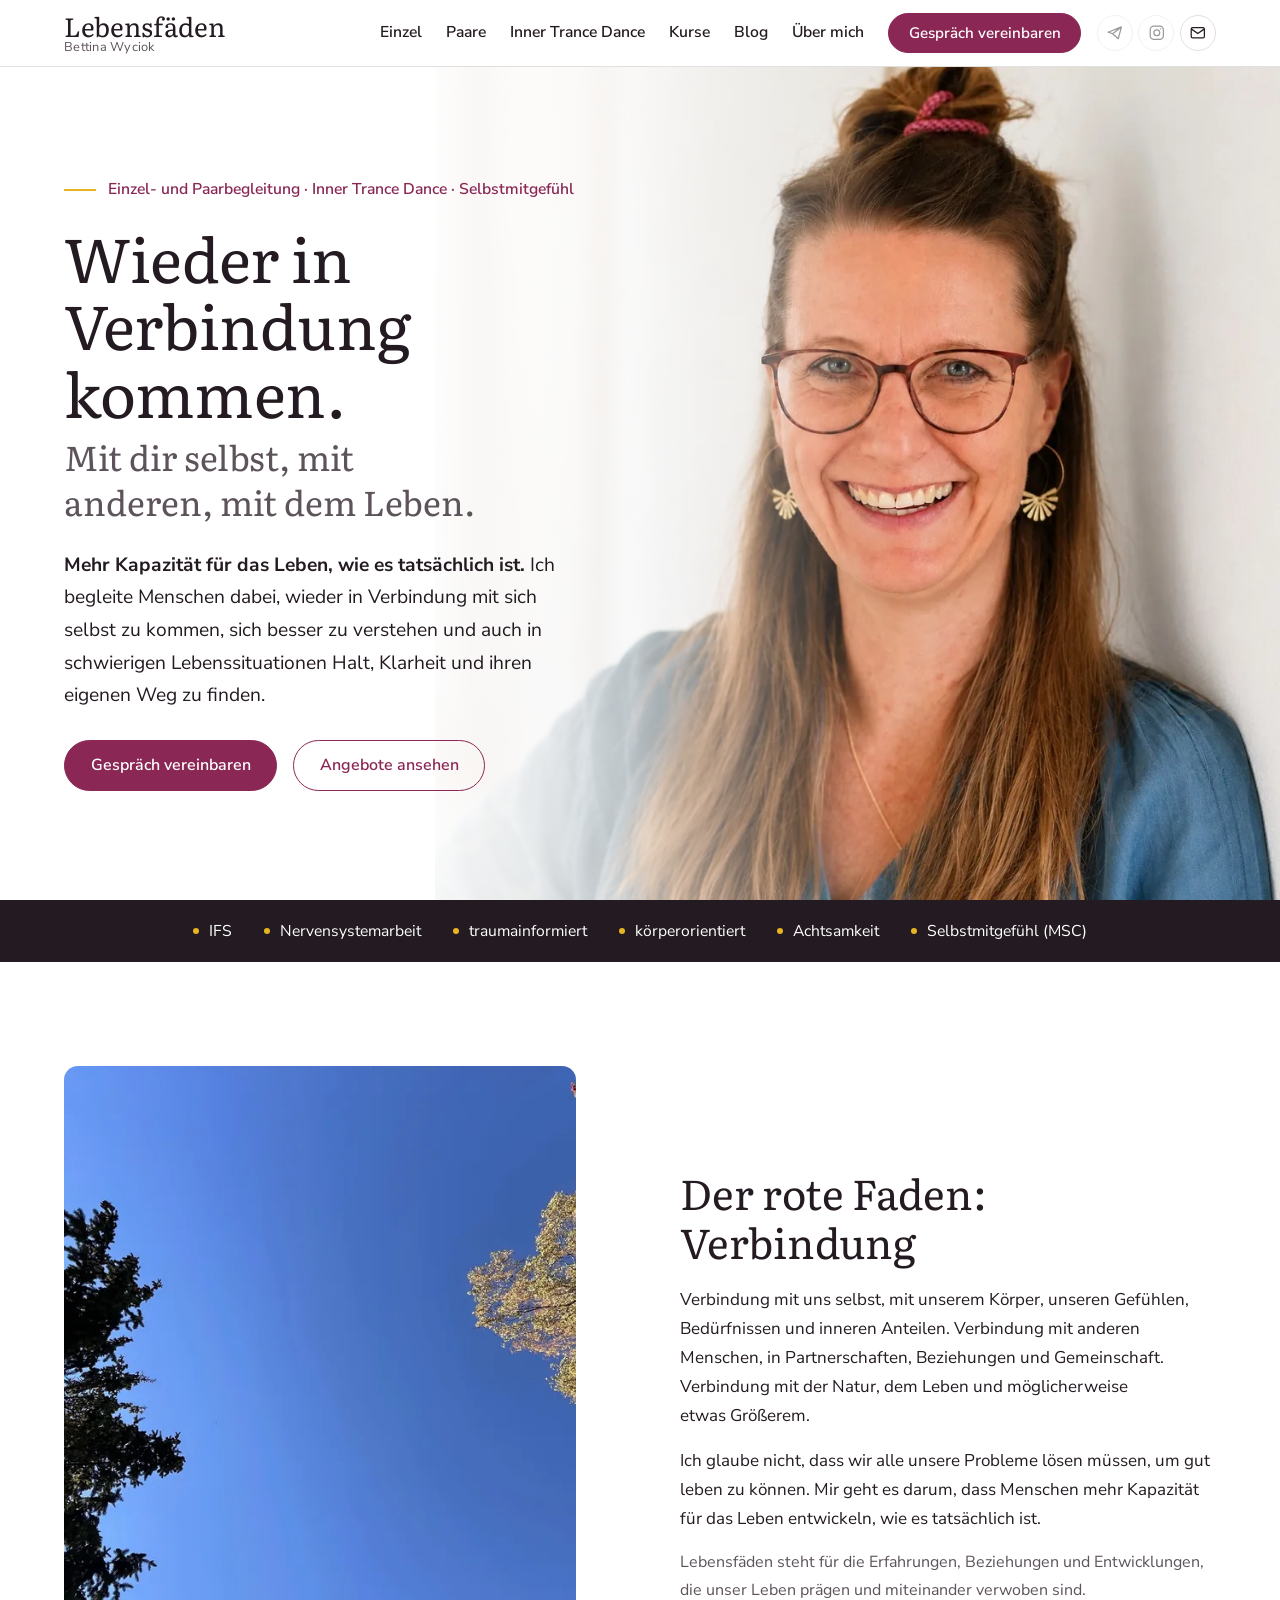
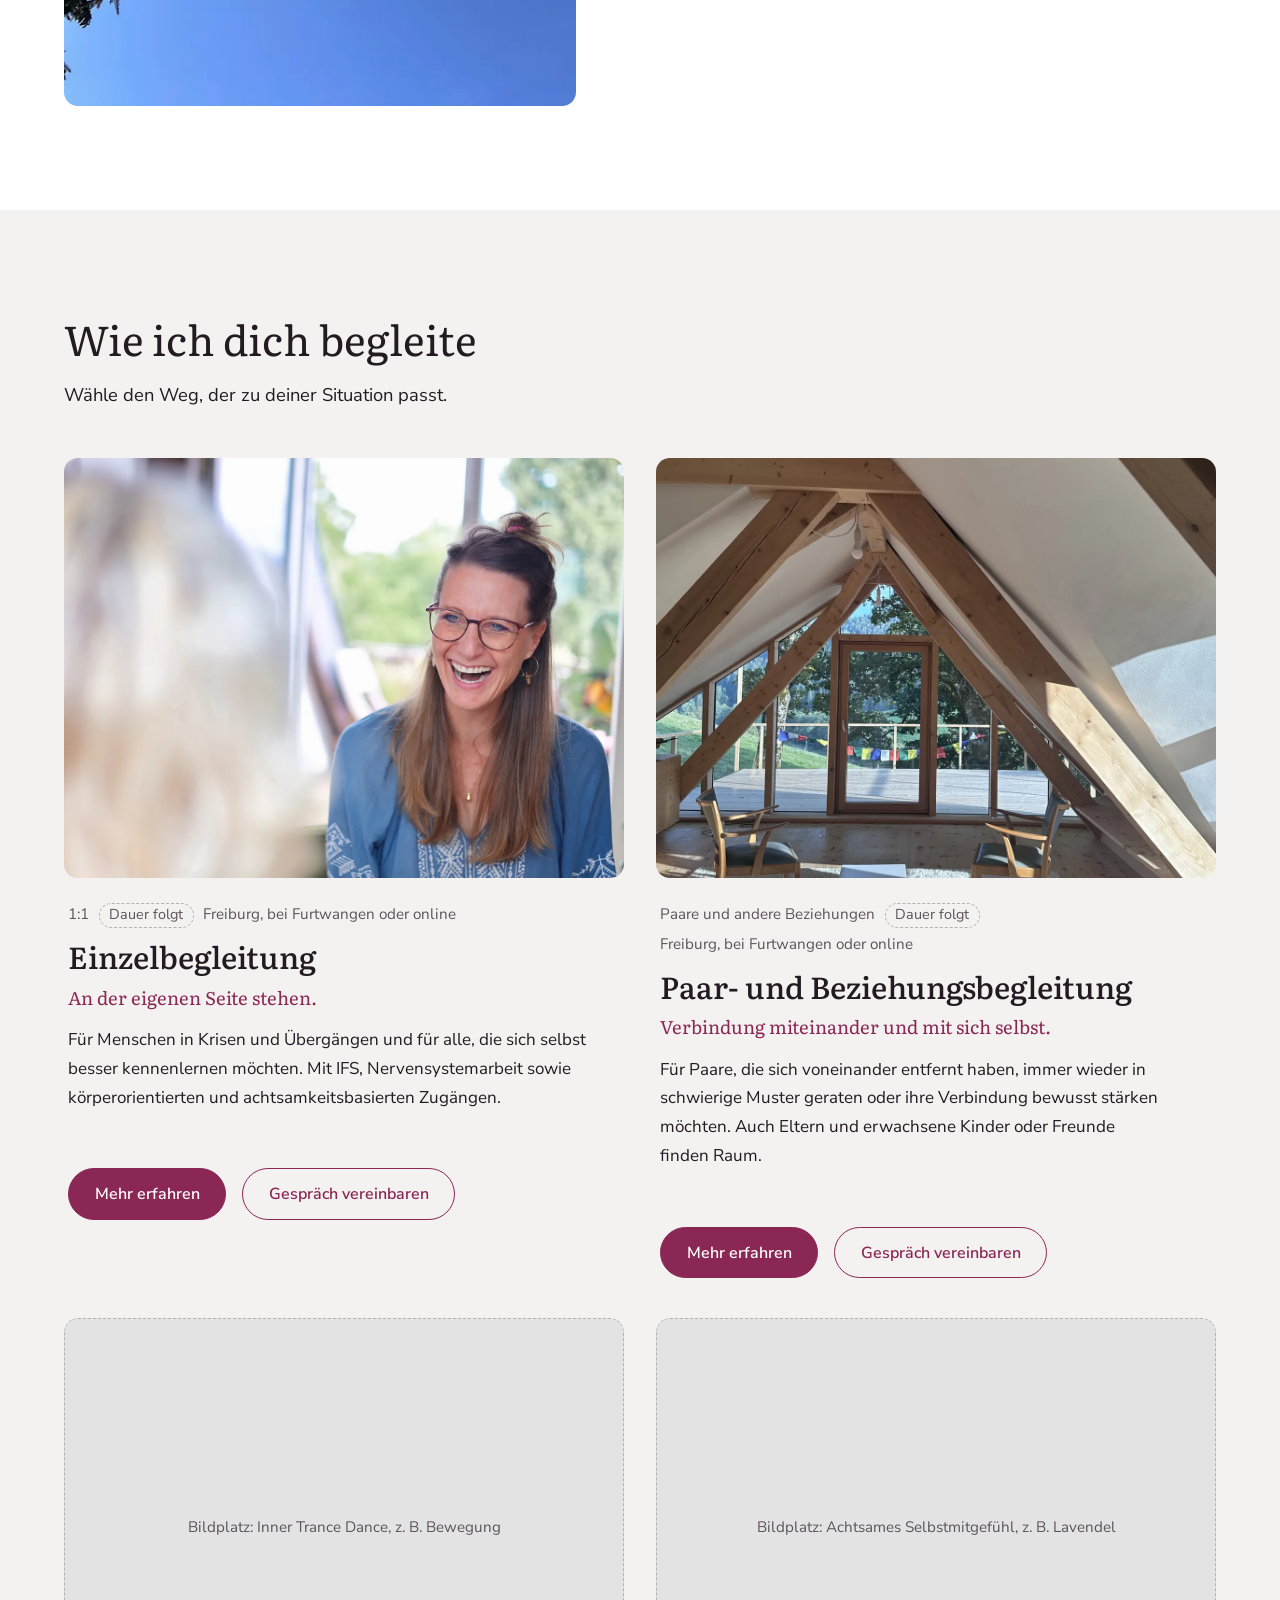
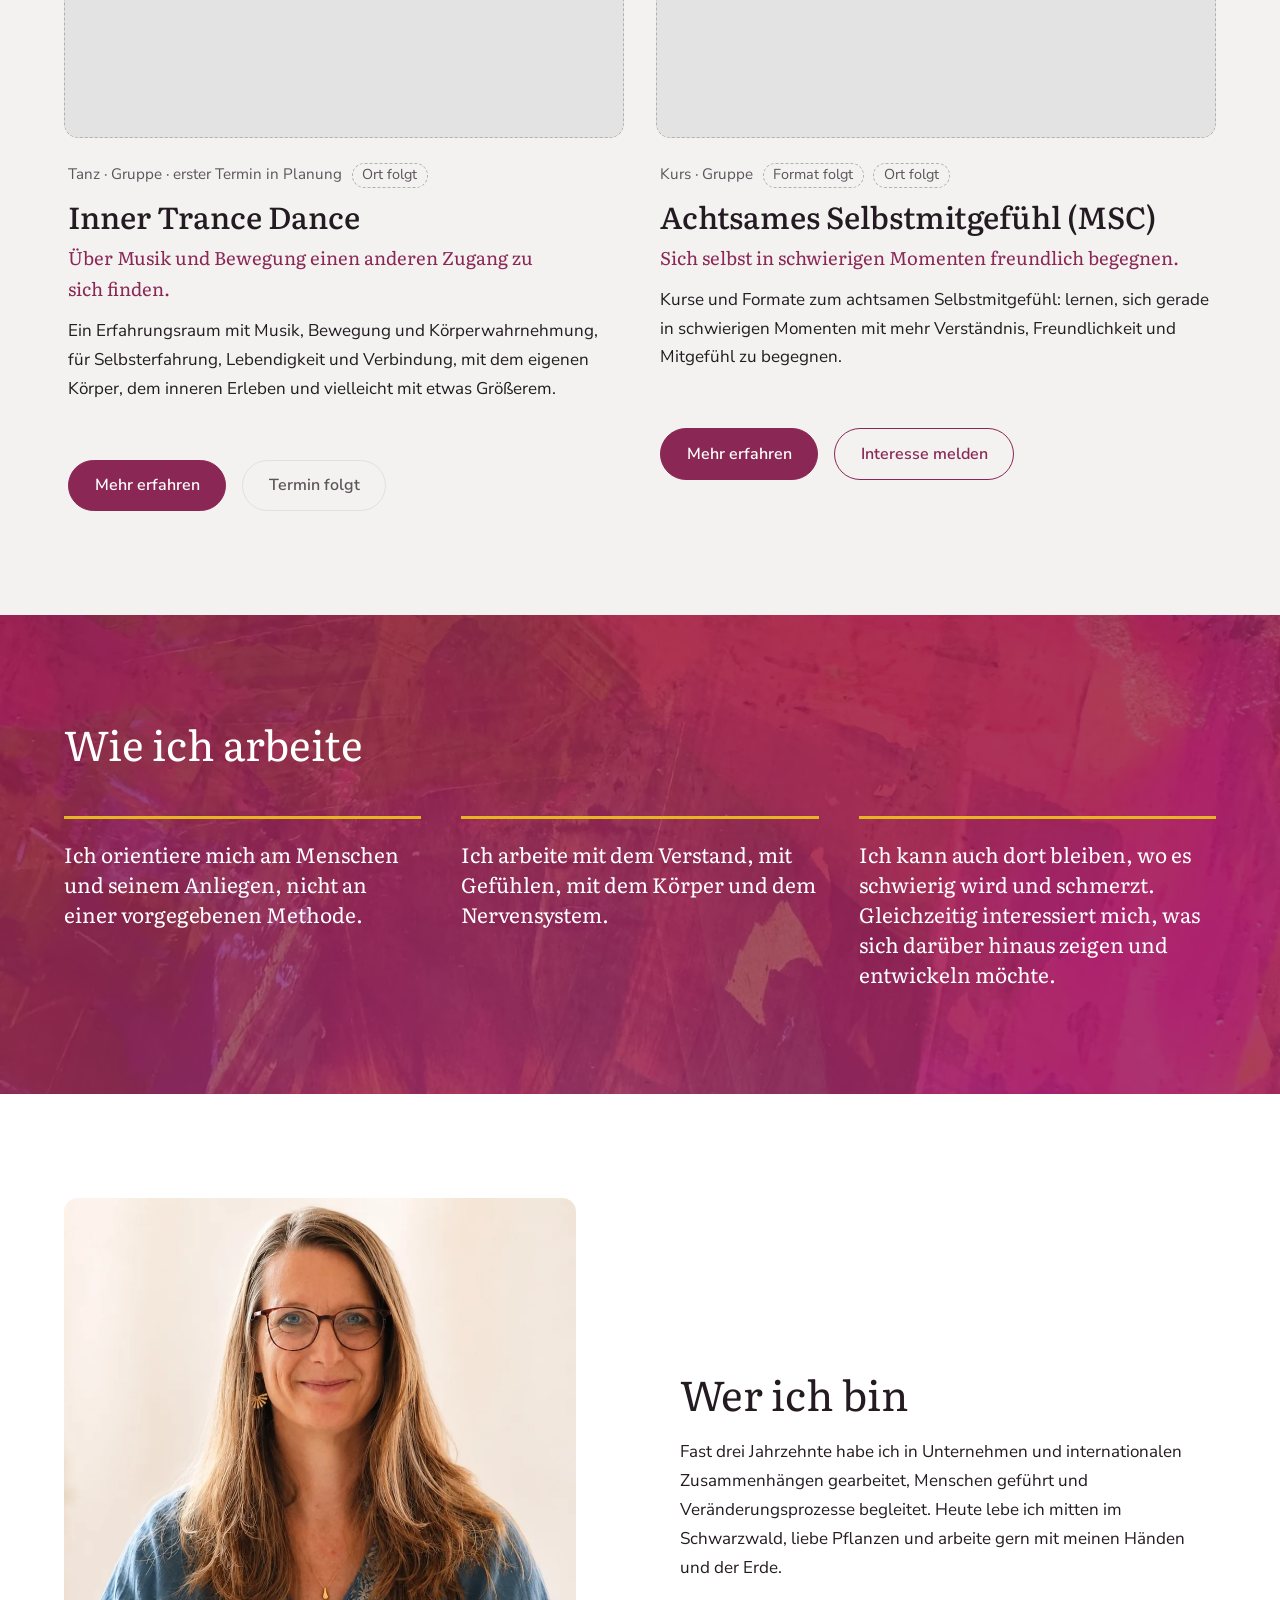
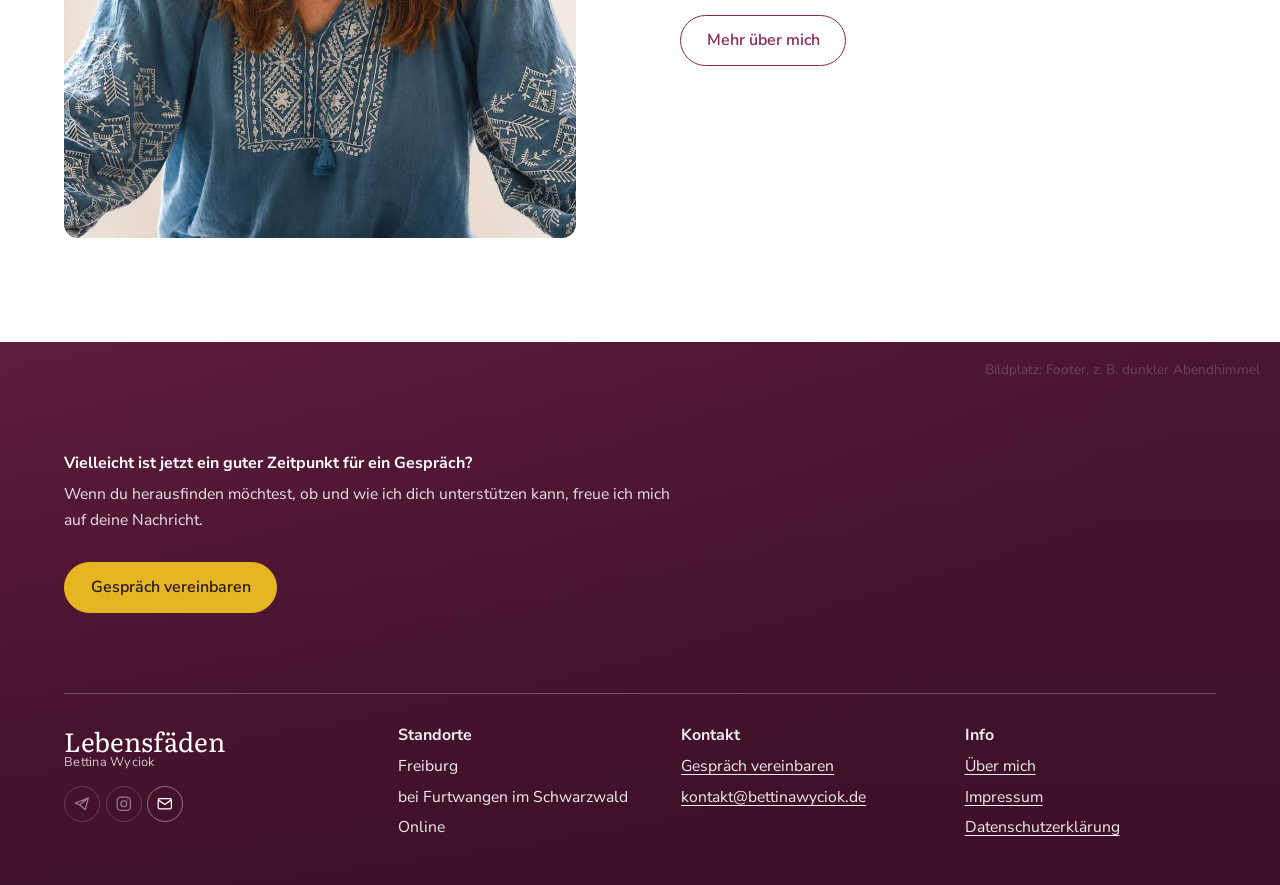
==== commit 70a2ca21: "Weitere Bilder eingesetzt (Gemälde, Haus, Himmel) Co-Authored-By: Claude Sonnet 5.5 <noreply@anthrop" ====
--- a/index.html
+++ b/index.html
@@ -43,7 +43,7 @@
     <p>Ich glaube nicht, dass wir alle unsere Probleme lösen müssen, um gut leben zu können. Mir geht es darum, dass Menschen mehr Kapazität für das Leben entwickeln, wie es tatsächlich ist.</p>
     <p class="kleinzeile">Lebensfäden steht für die Erfahrungen, Beziehungen und Entwicklungen, die unser Leben prägen und miteinander verwoben sind.</p>
   </div>
-  <figure class="foto weit"><figure class="platzhalter r45" role="img" aria-label="Platzhalter für Bild: Natur, z. B. Himmel zwischen Bäumen"><span>Bildplatz: Natur, z. B. Himmel zwischen Bäumen</span></figure></figure>
+  <figure class="foto weit"><img src="bilder/faden.webp" width="1000" height="750" alt="" loading="lazy"></figure>
 </div></section>
 
 <section class="abschnitt tint" id="angebote"><div class="innen">
@@ -94,7 +94,7 @@
 </div></section>
 
 <section class="abschnitt kraft">
-  
+  <img class="kraft-bg" src="bilder/arbeit.webp" width="1484" height="1492" alt="" loading="lazy">
   <div class="innen">
     <h2>Wie ich arbeite</h2>
     <div class="drei">
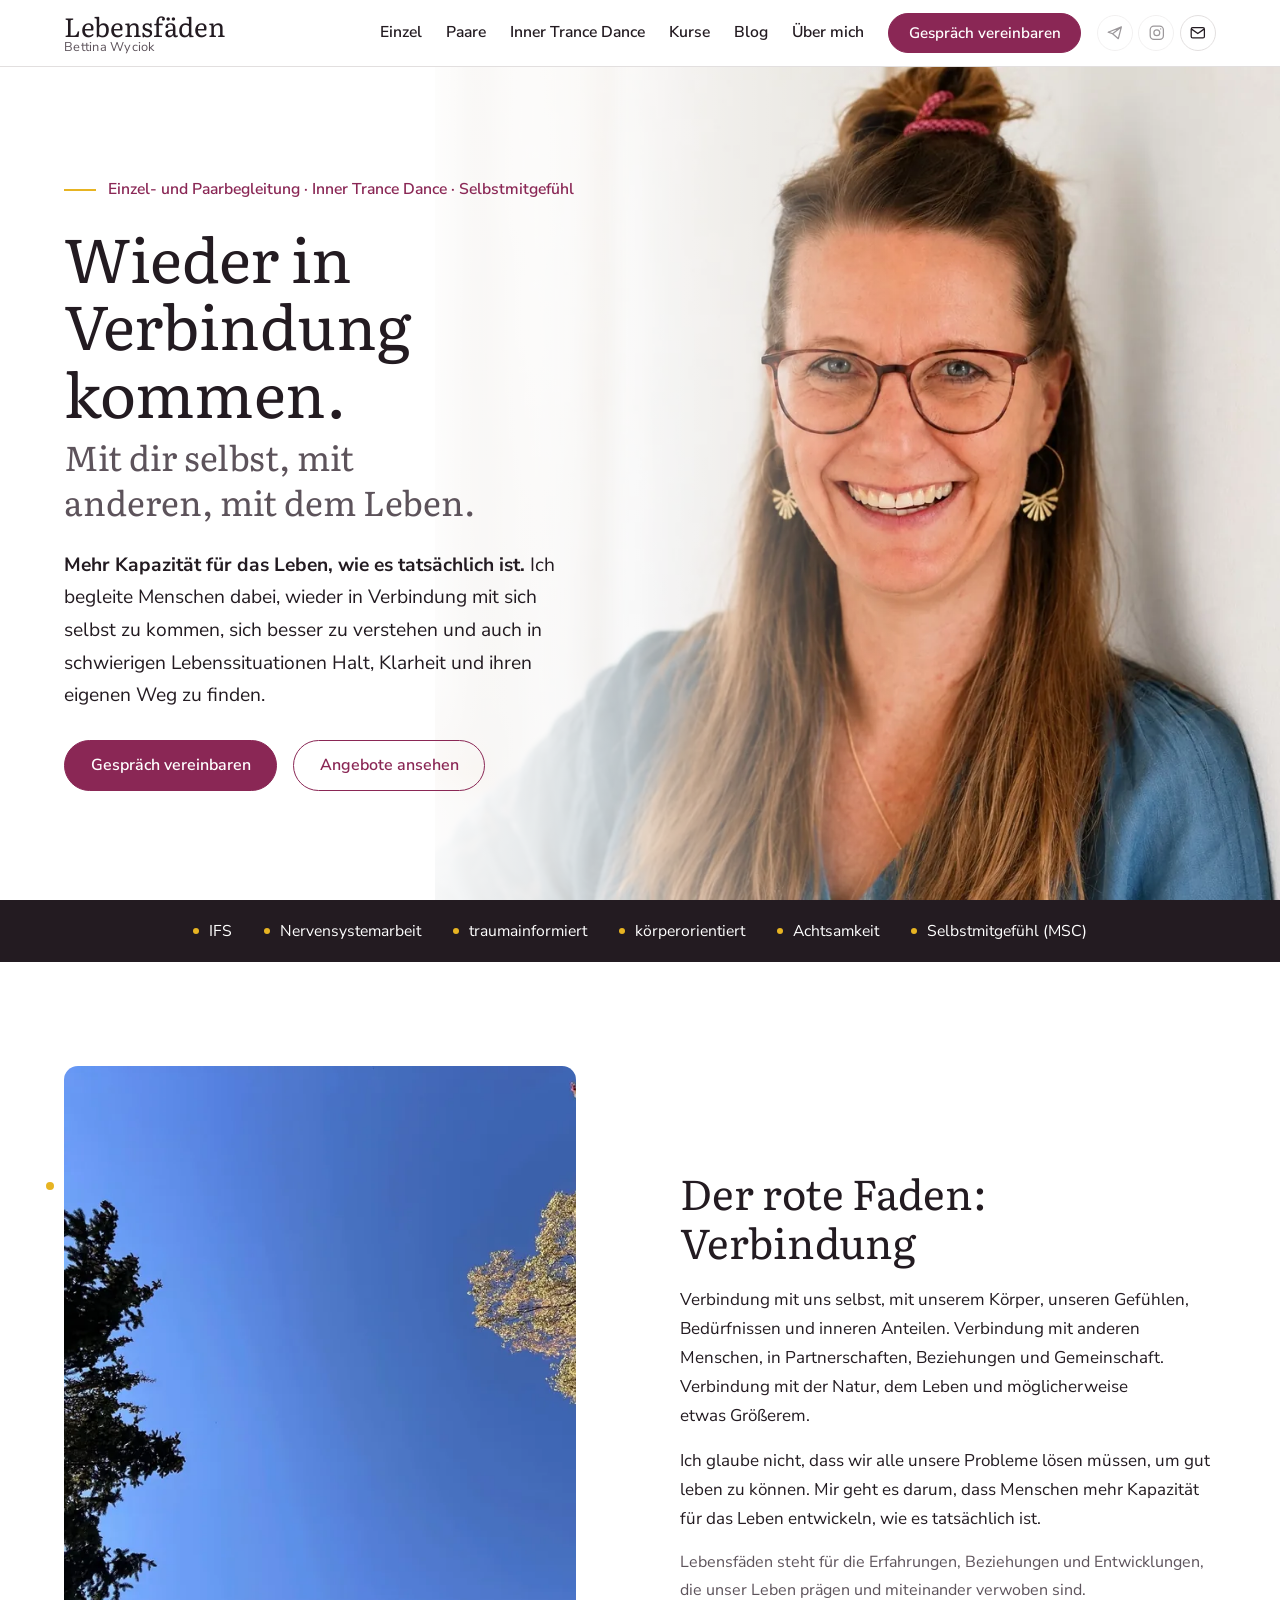
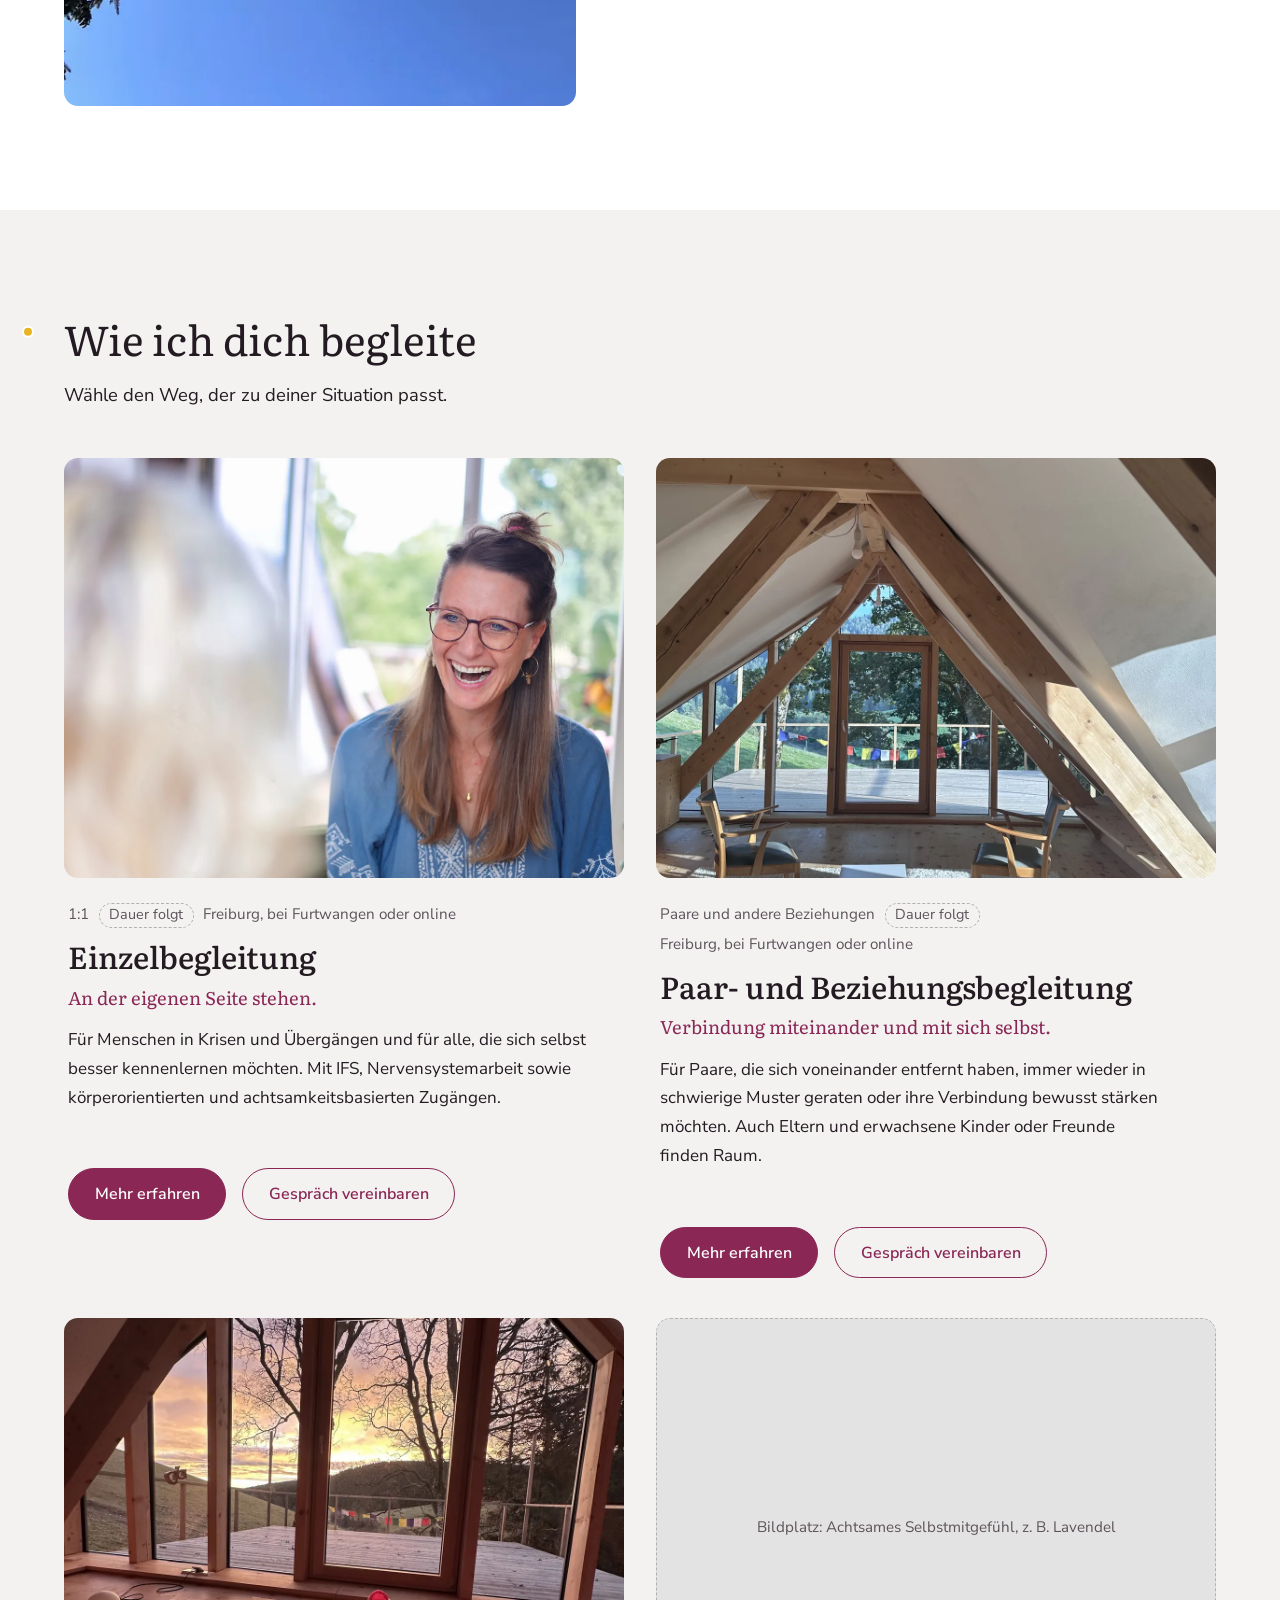
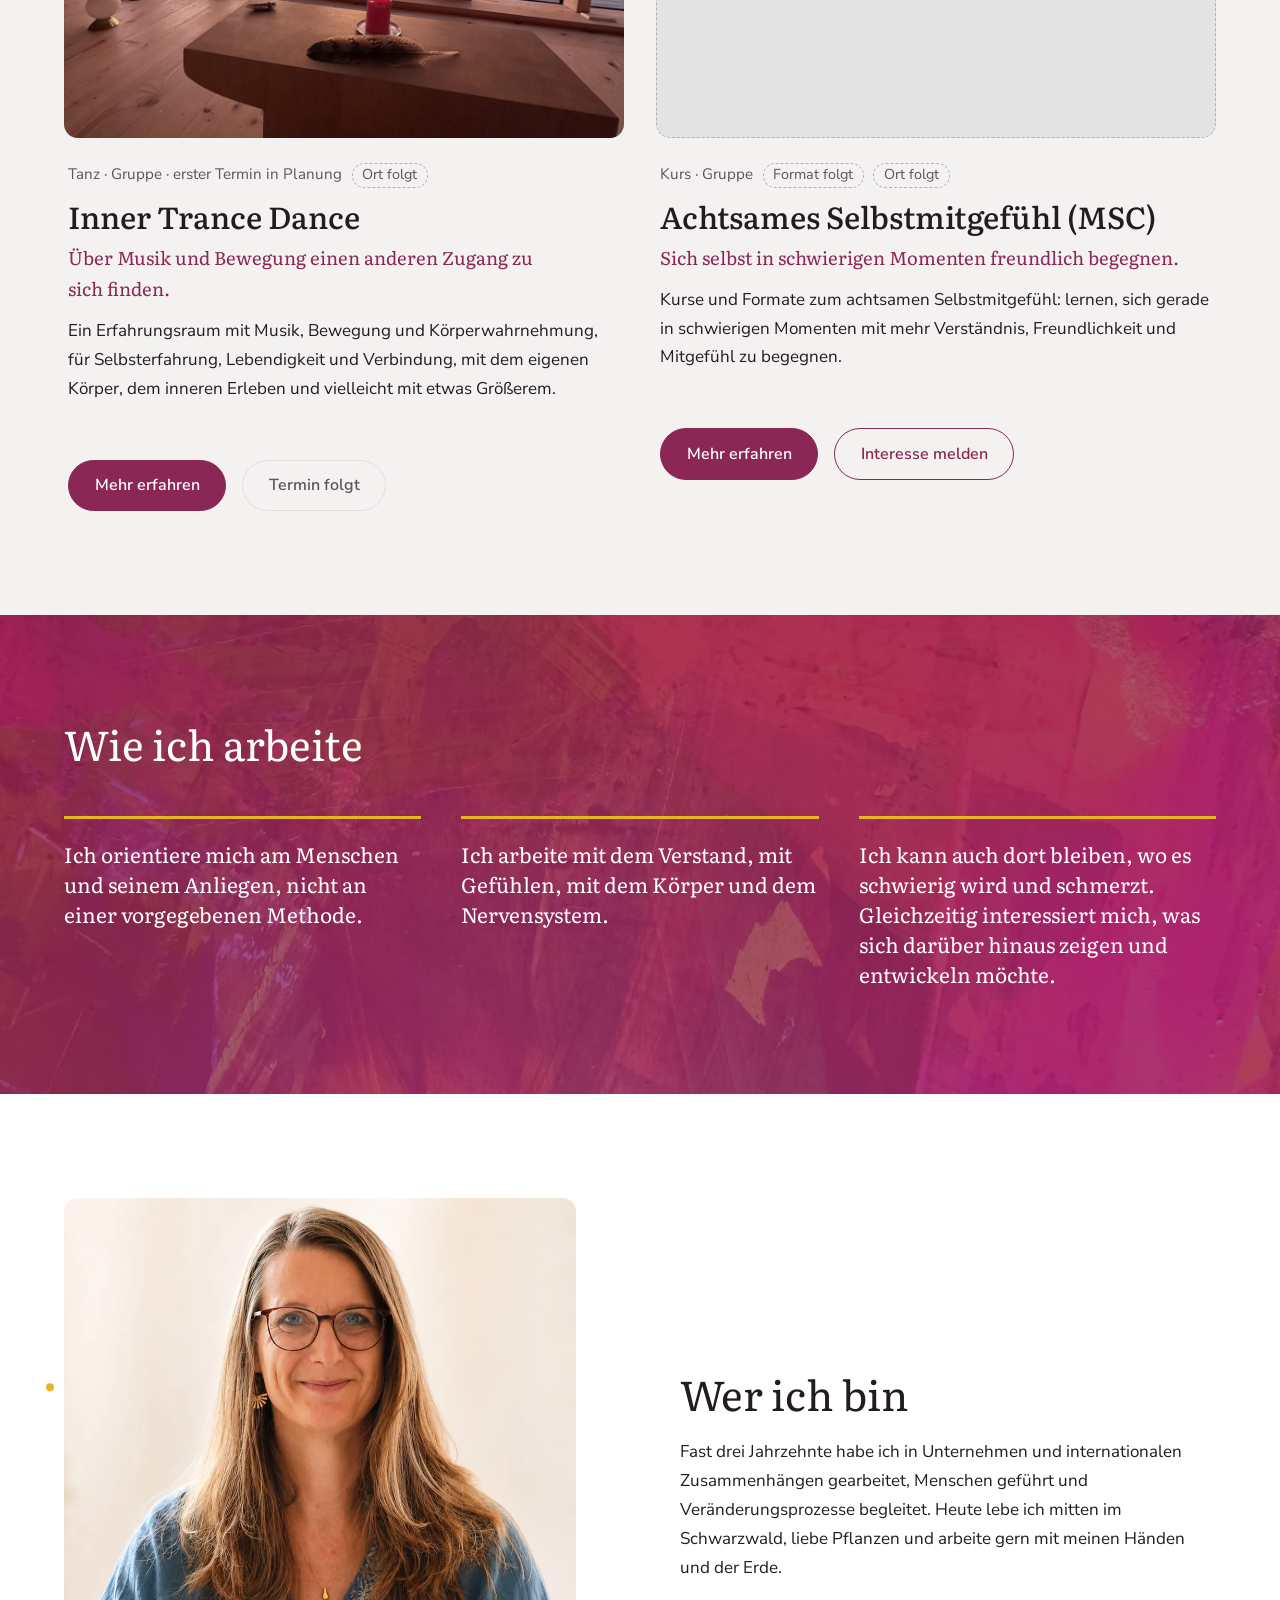
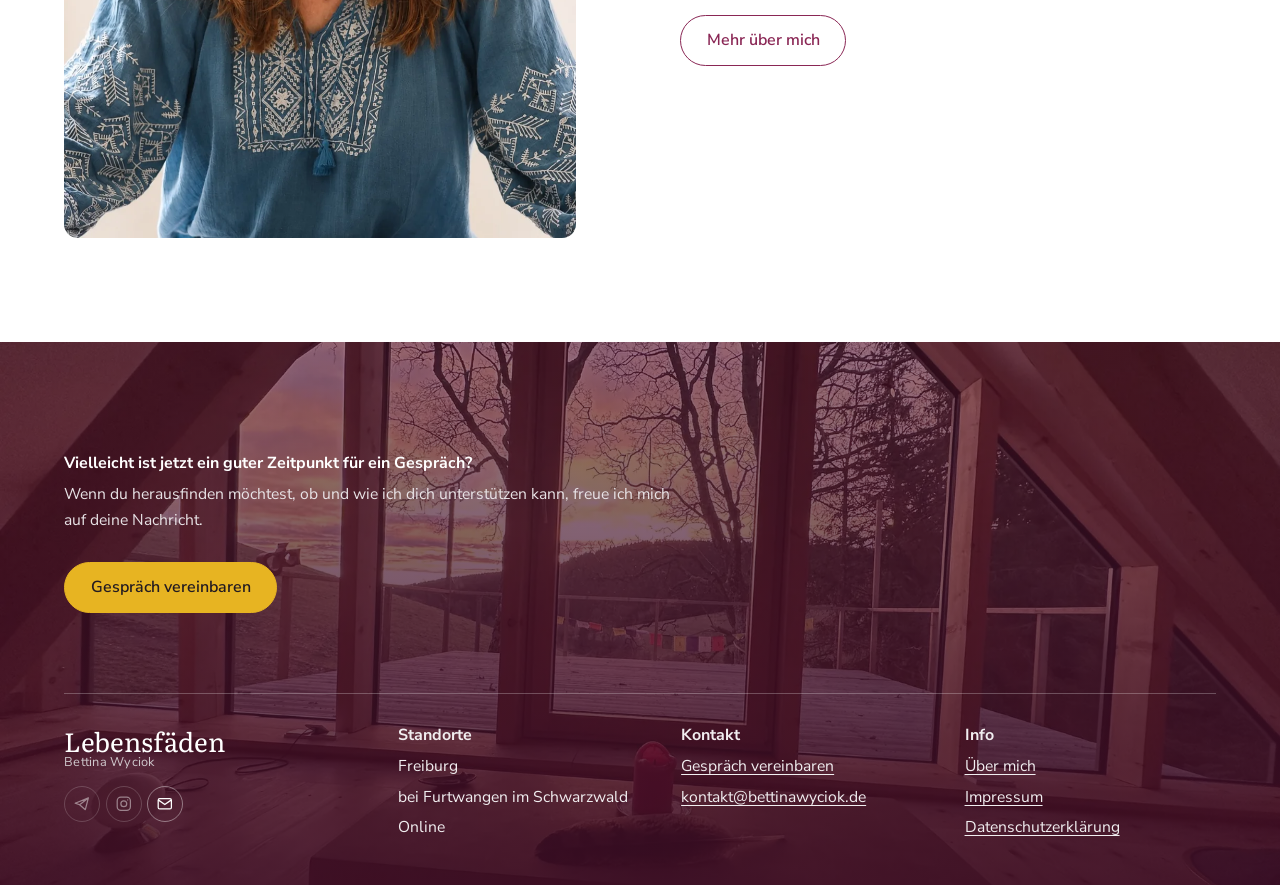
==== commit 5fc962f8: "Raumbilder eingesetzt (Footer, Kerze, Kurse, Paar, Blog) Co-Authored-By: Claude Sonnet 5.5 <noreply@" ====
--- a/index.html
+++ b/index.html
@@ -71,7 +71,7 @@
       </div>
     </article>
     <article class="angebot">
-      <div class="bild"><figure class="platzhalter r43" role="img" aria-label="Platzhalter für Bild: Inner Trance Dance, z. B. Bewegung"><span>Bildplatz: Inner Trance Dance, z. B. Bewegung</span></figure></div>
+      <div class="bild"><img src="bilder/itd.webp" width="1200" height="1600" alt="" loading="lazy"></div>
       <div class="angebot-text">
         <p class="fakt">Tanz · Gruppe · erster Termin in Planung <span class="fehlt">Ort folgt</span></p>
         <h3>Inner Trance Dance</h3>
@@ -118,7 +118,7 @@
 
 </main>
 <footer class="fuss">
-  <div class="fuss-bg" role="img" aria-label="Platzhalter für Bild: Footer"><span>Bildplatz: Footer, z. B. dunkler Abendhimmel</span></div>
+  <img class="fuss-bg" src="bilder/fuss.webp" width="1800" height="1350" alt="">
   <div class="fuss-innen">
     <div class="fuss-cta"><h2>Vielleicht ist jetzt ein guter Zeitpunkt für ein Gespräch?</h2><p>Wenn du herausfinden möchtest, ob und wie ich dich unterstützen kann, freue ich mich auf deine Nachricht.</p><div class="knoepfe"><a class="knopf hell" href="mailto:kontakt@bettinawyciok.de?subject=Gespräch%20vereinbaren">Gespräch vereinbaren</a></div></div>
     <div class="fuss-spalten">
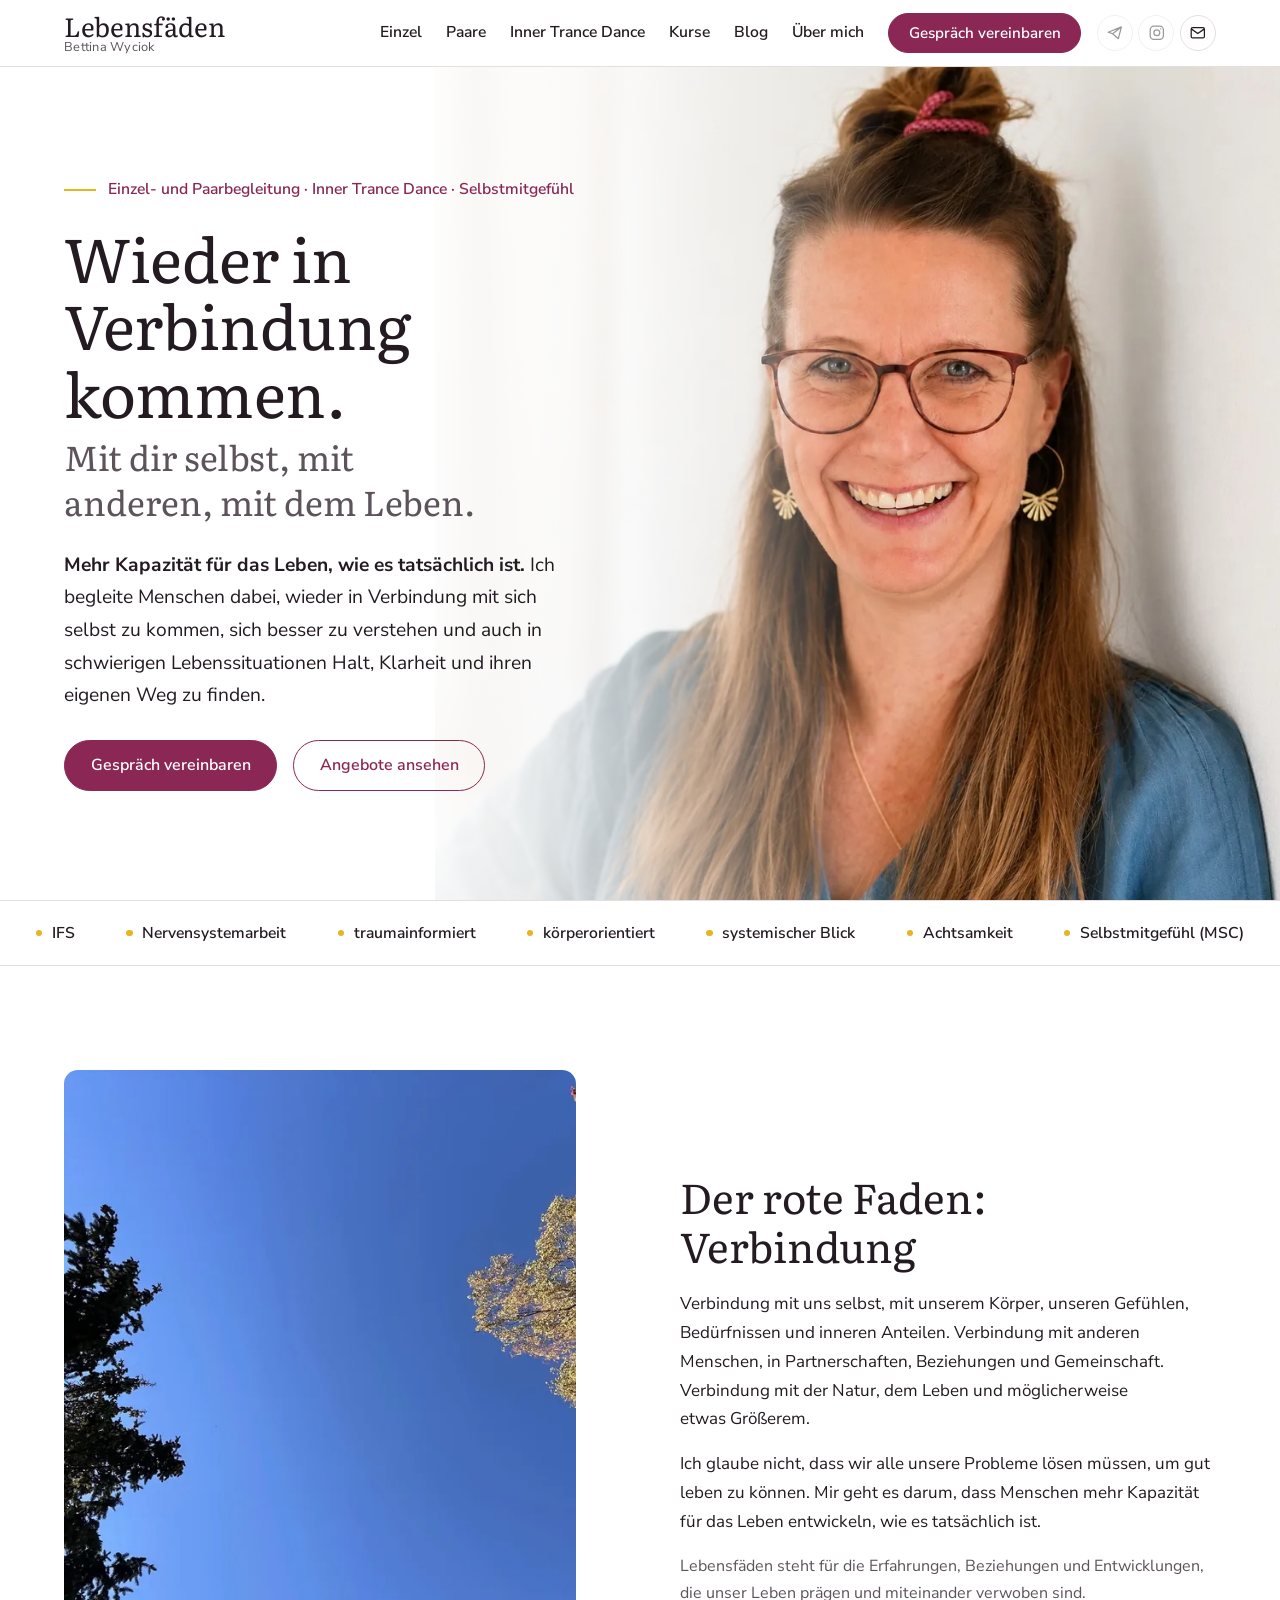
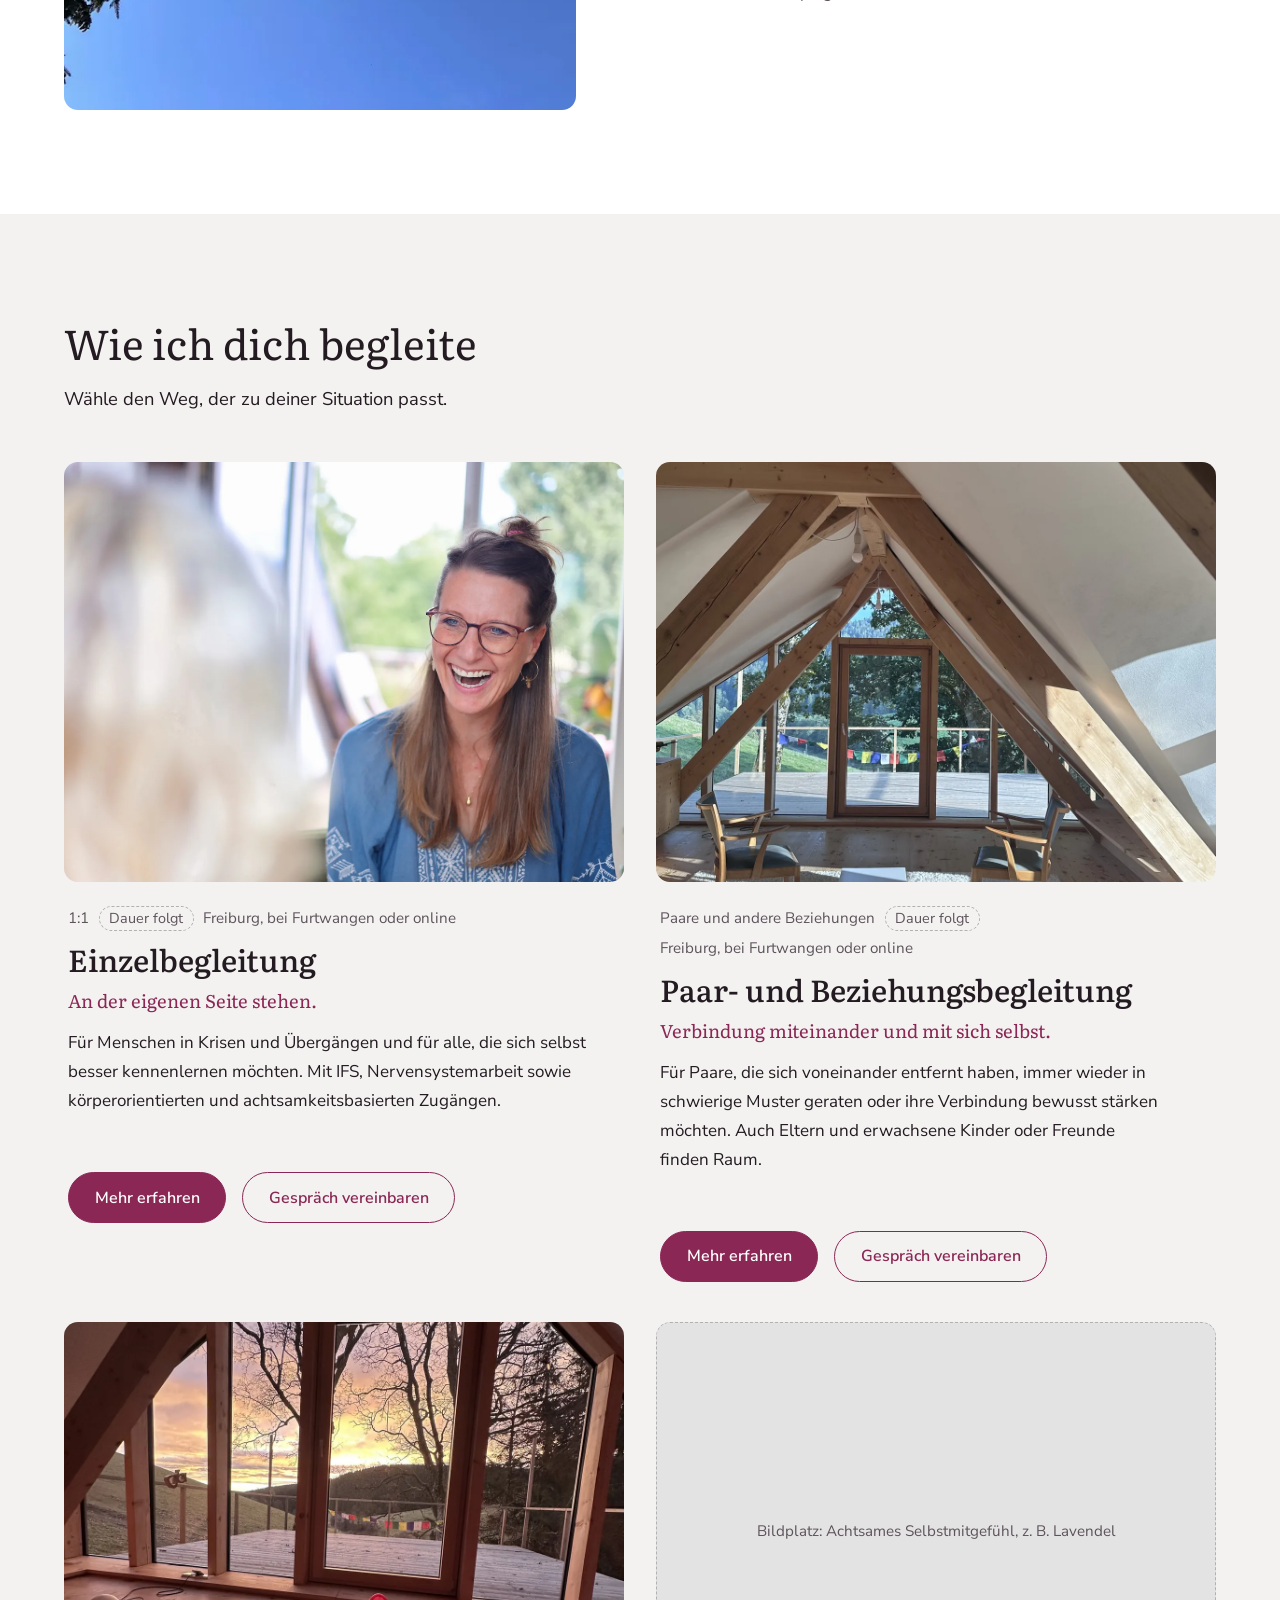
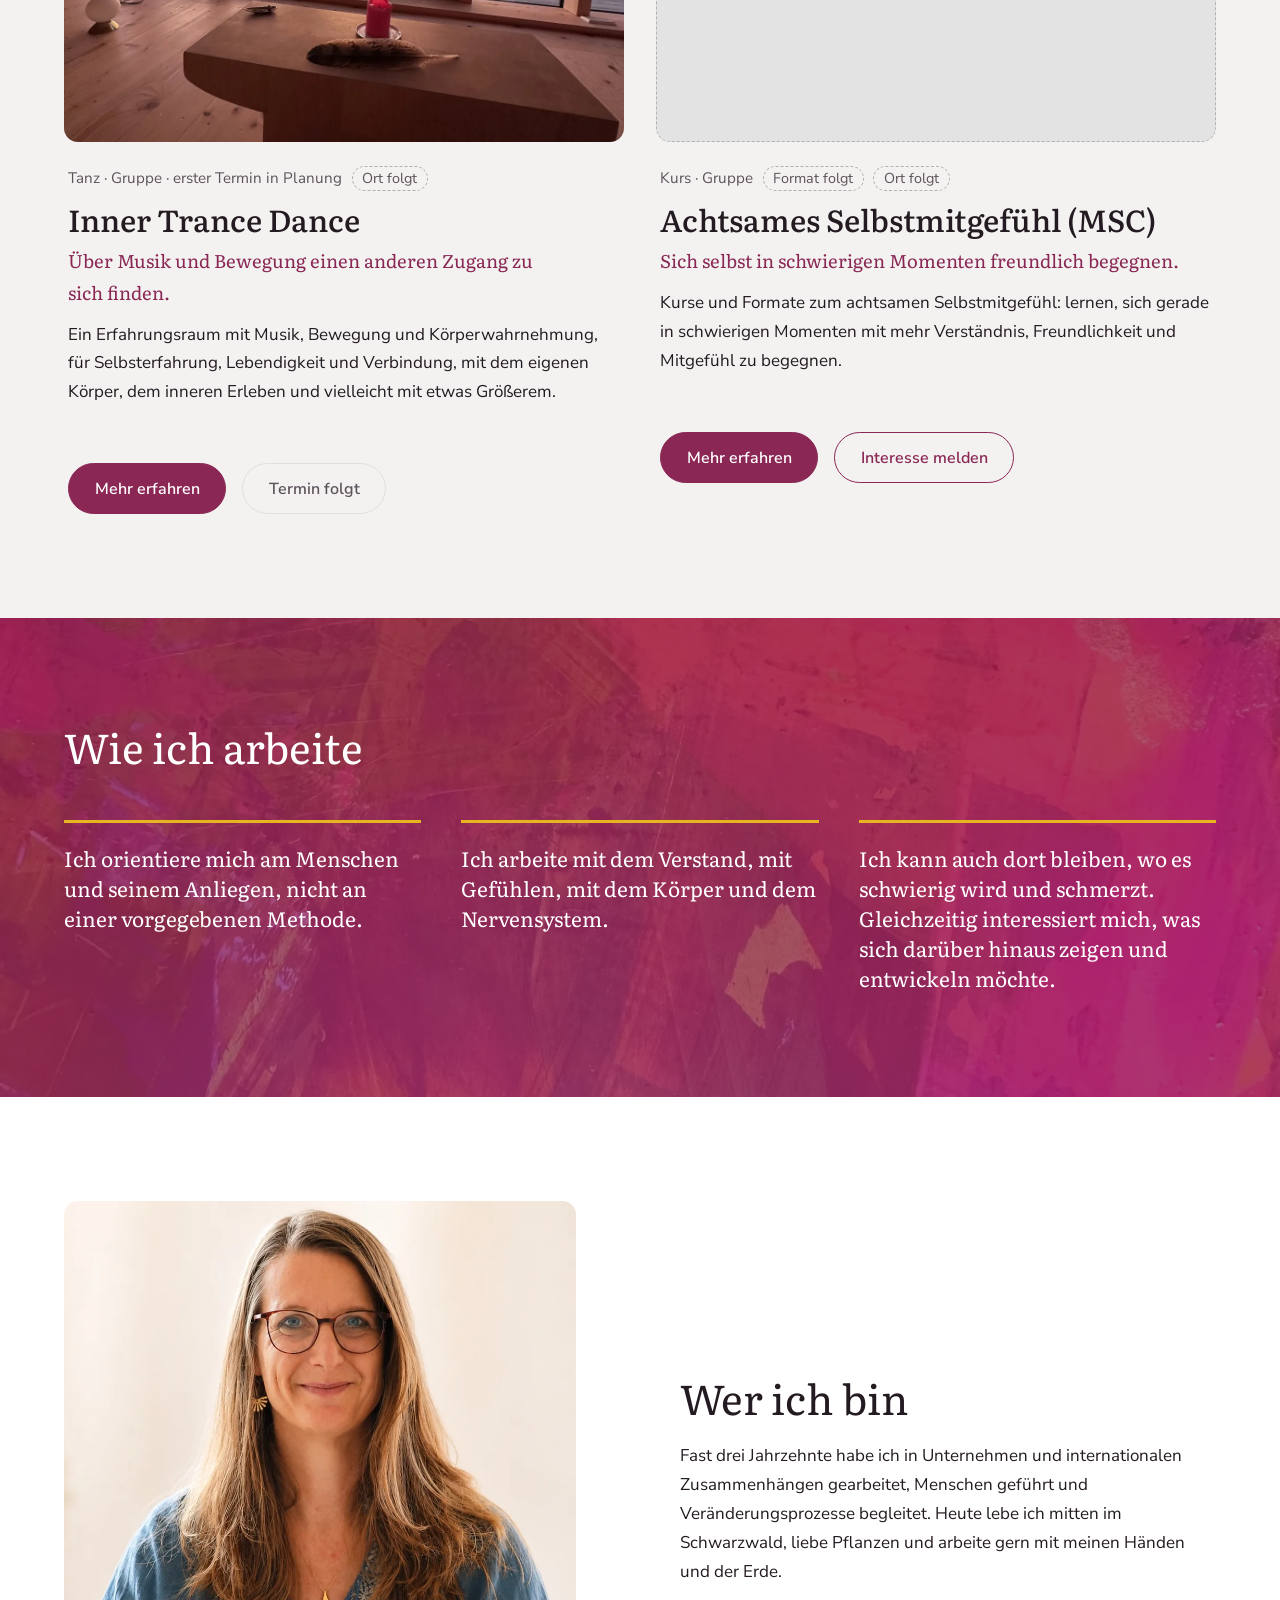
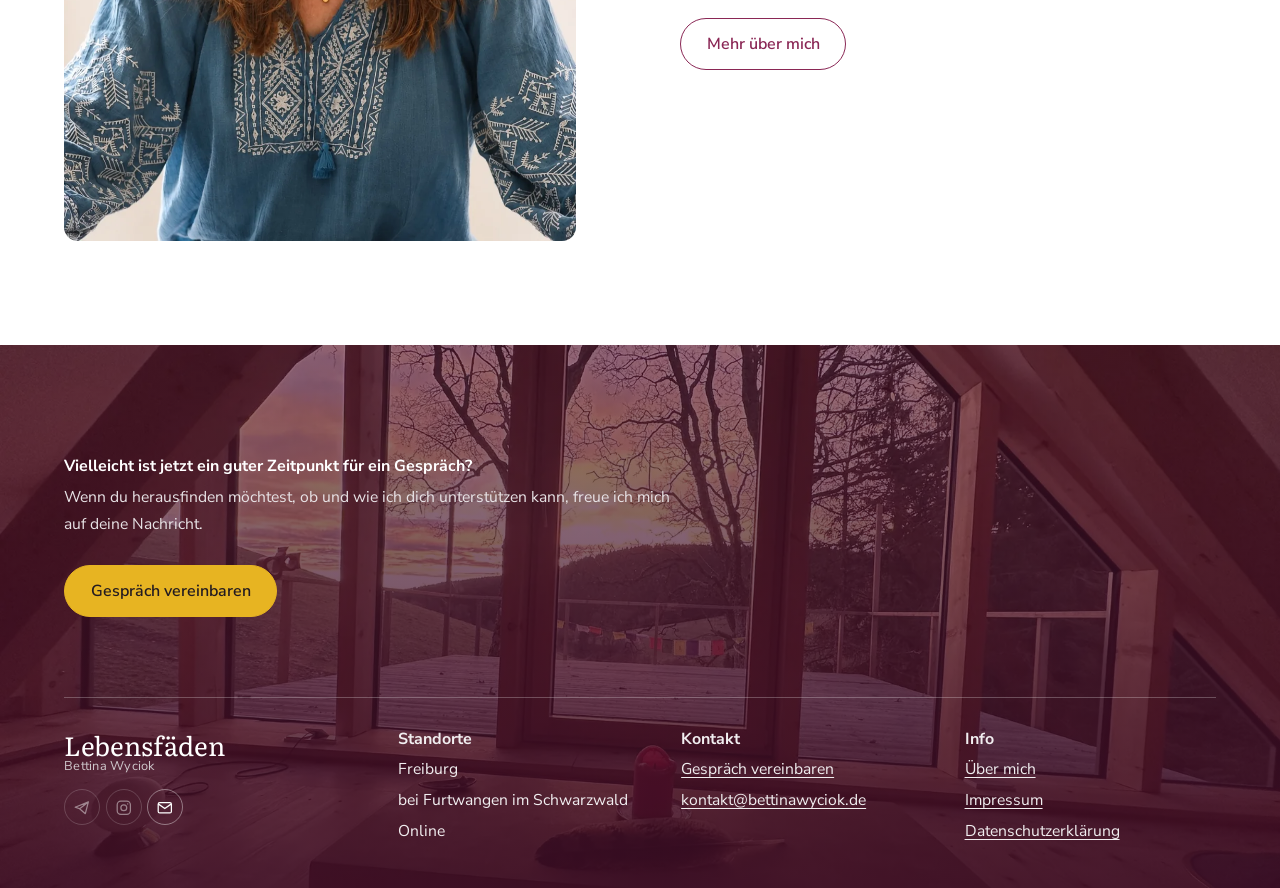
==== commit f7acacd7: "Methoden-Leiste weiß über die ganze Breite, Begriff ergänzt, Silbentrennung im Hero entfernt Co-Auth" ====
--- a/index.html
+++ b/index.html
@@ -8,7 +8,7 @@
 <meta name="theme-color" content="#ffffff">
 <link rel="preload" href="schriften/literata-latin-400-normal.woff2" as="font" type="font/woff2" crossorigin>
 <link rel="preload" href="schriften/nunito-sans-latin-400-normal.woff2" as="font" type="font/woff2" crossorigin>
-<link rel="stylesheet" href="styles.css?v=7">
+<link rel="stylesheet" href="styles.css?v=8">
 <script>document.documentElement.classList.add('js')</script>
 </head>
 <body class="start">
@@ -32,7 +32,7 @@
     <div class="knoepfe"><a class="knopf" href="mailto:kontakt@bettinawyciok.de?subject=Gespräch%20vereinbaren">Gespräch vereinbaren</a><a class="knopf leise" href="#angebote">Angebote ansehen</a></div>
   </div>
 </section>
-<div class="methoden"><ul><li>IFS</li><li>Nervensystemarbeit</li><li>traumainformiert</li><li>körperorientiert</li><li>Achtsamkeit</li><li>Selbstmitgefühl (MSC)</li></ul></div>
+<div class="methoden"><ul><li>IFS</li><li>Nervensystemarbeit</li><li>traumainformiert</li><li>körperorientiert</li><li>systemischer Blick</li><li>Achtsamkeit</li><li>Selbstmitgefühl (MSC)</li></ul></div>
 
 <!-- TERMINE:start art=alle rahmen=section max=3 titel="Nächste Termine" --><!-- TERMINE:end -->
 
@@ -129,6 +129,6 @@
     </div>
   </div>
 </footer>
-<script src="main.js?v=7" defer></script>
+<script src="main.js?v=8" defer></script>
 </body>
 </html>
--- a/styles.css
+++ b/styles.css
@@ -109,12 +109,12 @@
 .hero-inhalt > * { max-width: 37rem; }
 .ueberzeile { color: var(--fuchsia); font-weight: 600; font-size: .98rem; margin: 0 0 1.25rem; display: flex; align-items: center; gap: .75rem; }
 .ueberzeile::before { content: ""; flex: none; width: 2rem; height: 2px; background: var(--gold); }
-.hero h1 { font-size: clamp(2.3rem, 4.8vw, 3.9rem); line-height: 1.1; margin-bottom: 1.5rem; }
+.hero h1 { font-size: clamp(2.3rem, 4.8vw, 3.9rem); line-height: 1.1; margin-bottom: 1.5rem; hyphens: none; }
 .hero h1 .zweite { display: block; font-size: .56em; line-height: 1.3; margin-top: .6rem; color: var(--leise); }
 .hero-inhalt p.lead { font-size: 1.2rem; margin: 0; max-width: 31rem; }
 .hero-inhalt p.lead strong { font-weight: 700; }
-.methoden { background: var(--tinte); color: #fff; padding: 1.1rem var(--rand); }
-.methoden ul { list-style: none; max-width: var(--breit); margin: 0 auto; padding: 0; display: flex; flex-wrap: wrap; justify-content: center; gap: .3rem 2rem; font-size: .98rem; }
+.methoden { background: #fff; color: var(--tinte); border-top: 1px solid var(--linie); border-bottom: 1px solid var(--linie); padding: 1.15rem var(--rand); }
+.methoden ul { list-style: none; max-width: none; margin: 0 auto; padding: 0 1rem; display: flex; flex-wrap: wrap; justify-content: space-between; gap: .4rem 1.5rem; font-size: .98rem; font-weight: 600; }
 .methoden li { margin: 0; display: flex; align-items: center; gap: .6rem; }
 .methoden li::before { content: ""; width: .4rem; height: .4rem; border-radius: 50%; background: var(--gold); }
 @media (prefers-reduced-motion: no-preference) {
@@ -293,7 +293,7 @@
   .hero h1 { font-size: 2.1rem; margin-bottom: 1rem; }
   .hero-inhalt p.lead { font-size: 1.05rem; }
   .hero-inhalt .knoepfe { margin-top: 1.25rem; }
-  .methoden ul { justify-content: flex-start; gap: .2rem 1.25rem; }
+  .methoden ul { justify-content: flex-start; padding: 0; gap: .2rem 1.25rem; }
   .drei { grid-template-columns: 1fr; gap: 1.75rem; }
   .zweispaltig { grid-template-columns: 1fr; gap: 2rem; }
   .zweispaltig.umgekehrt > :first-child { order: 0; }
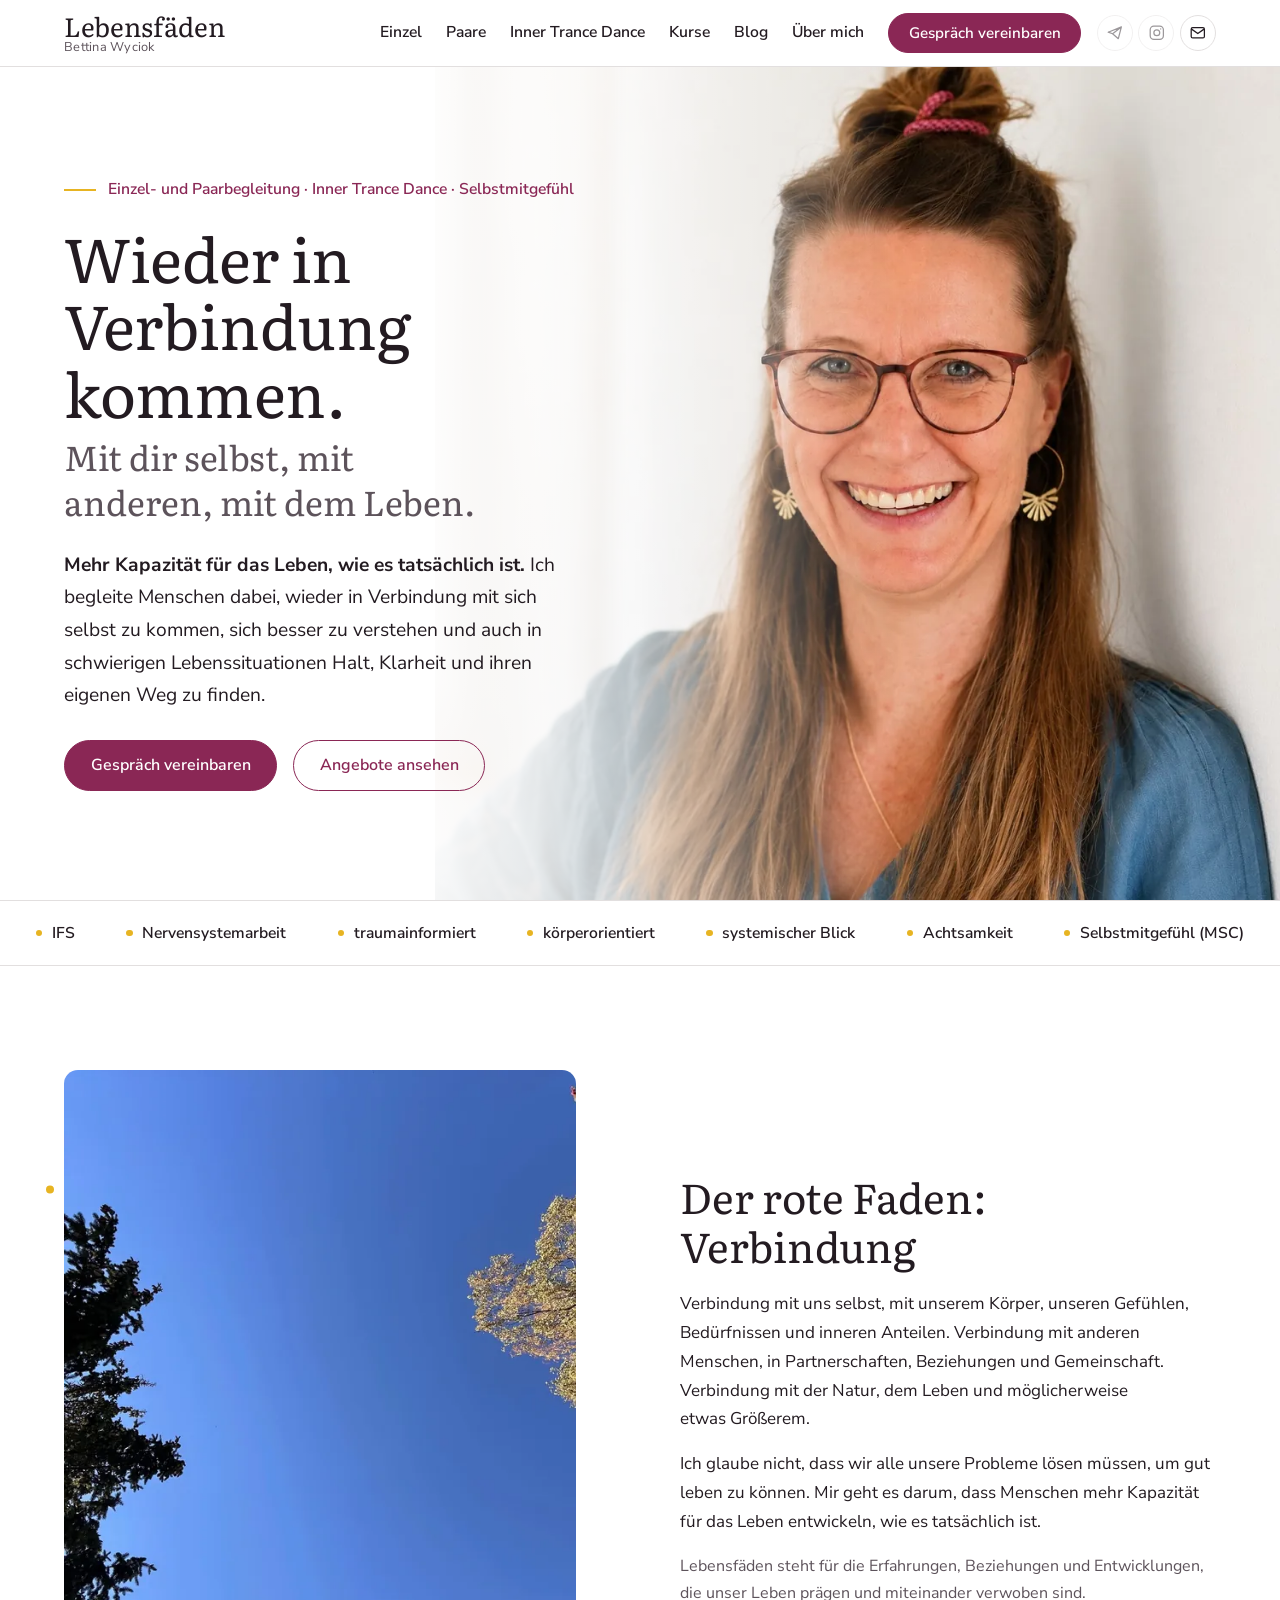
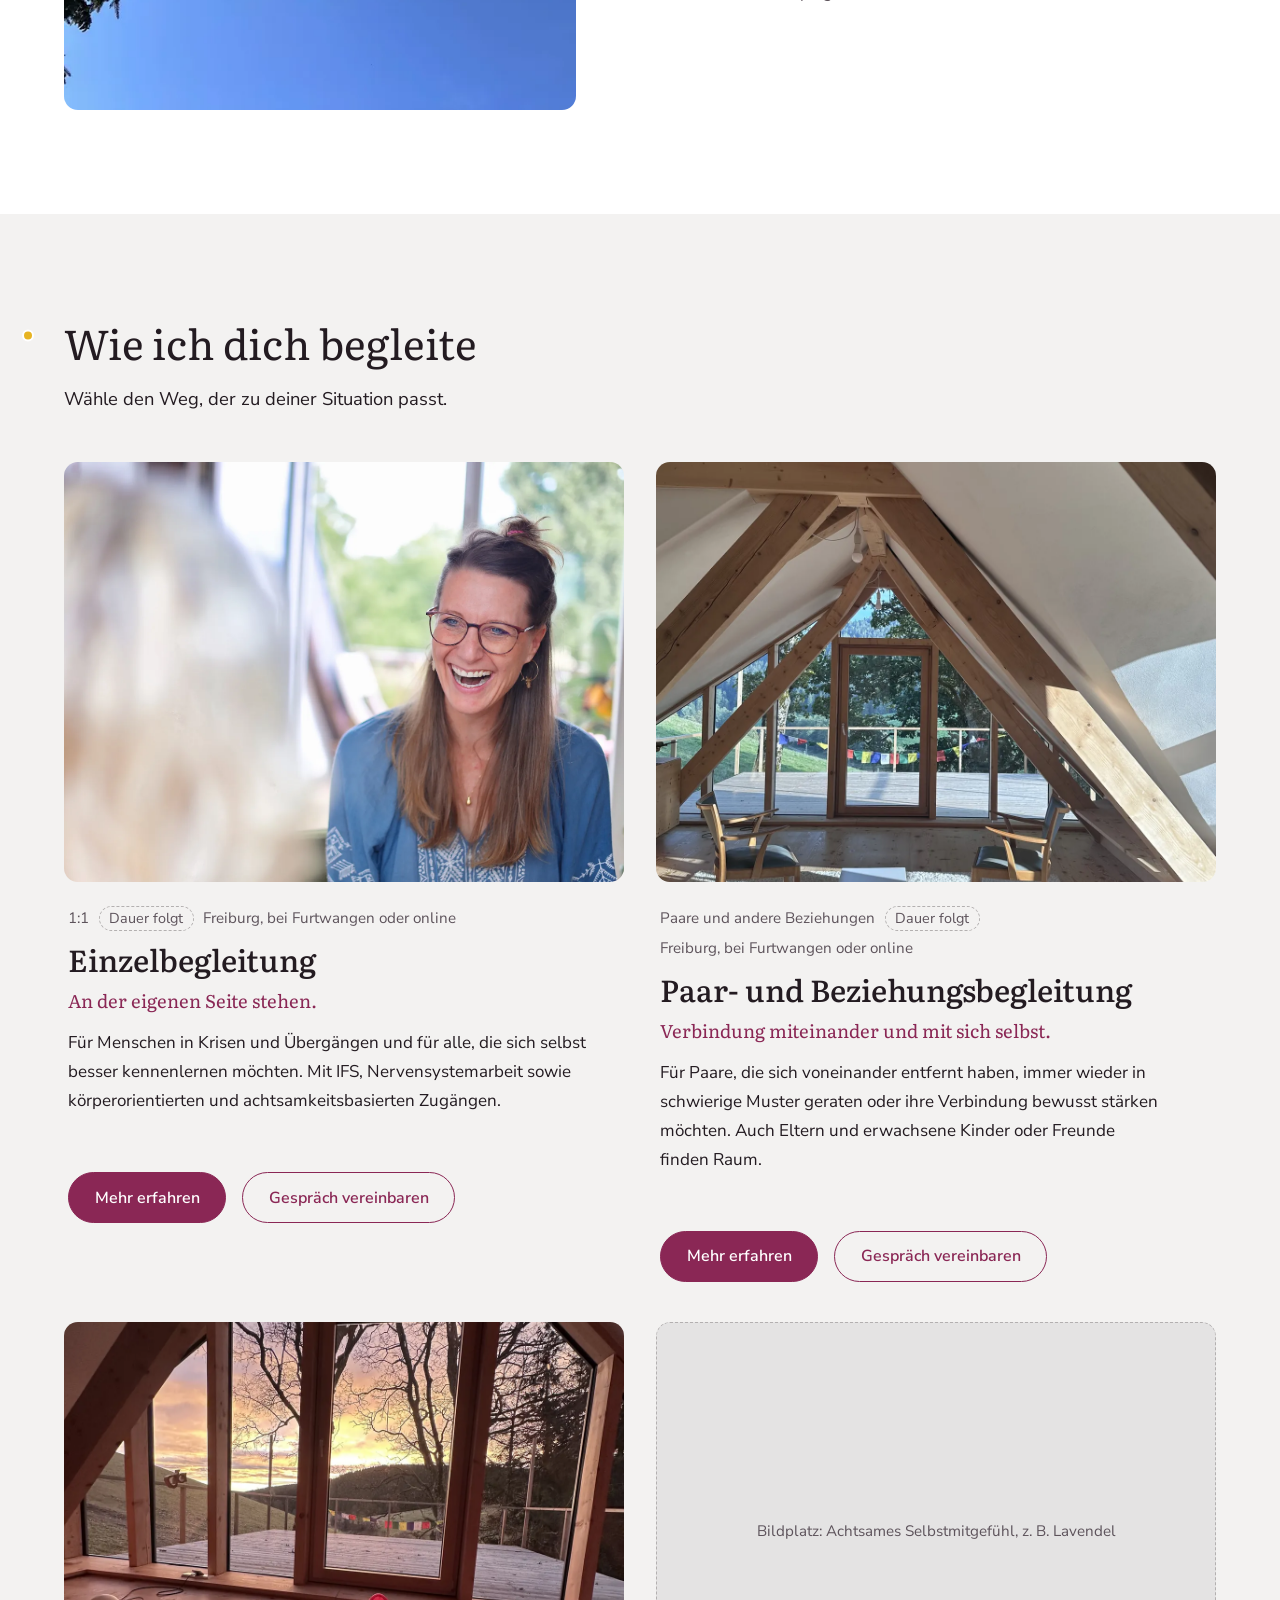
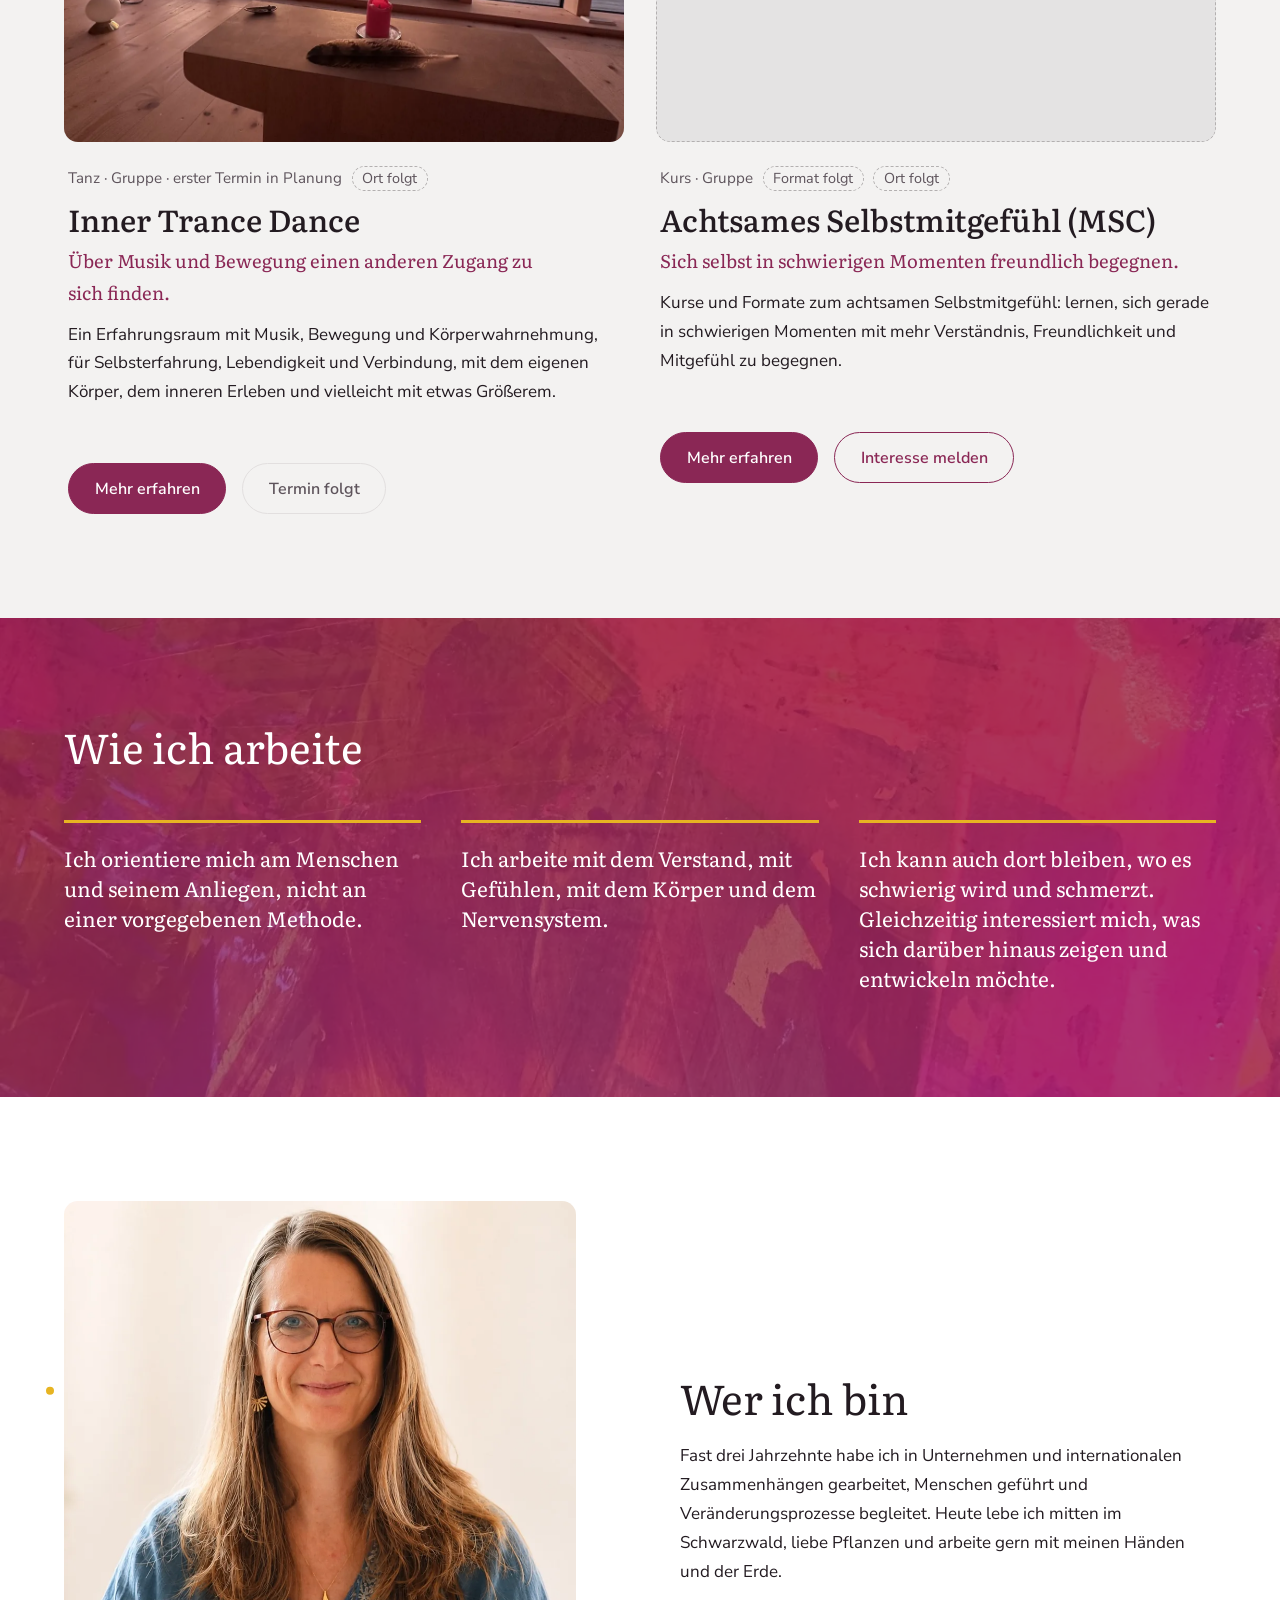
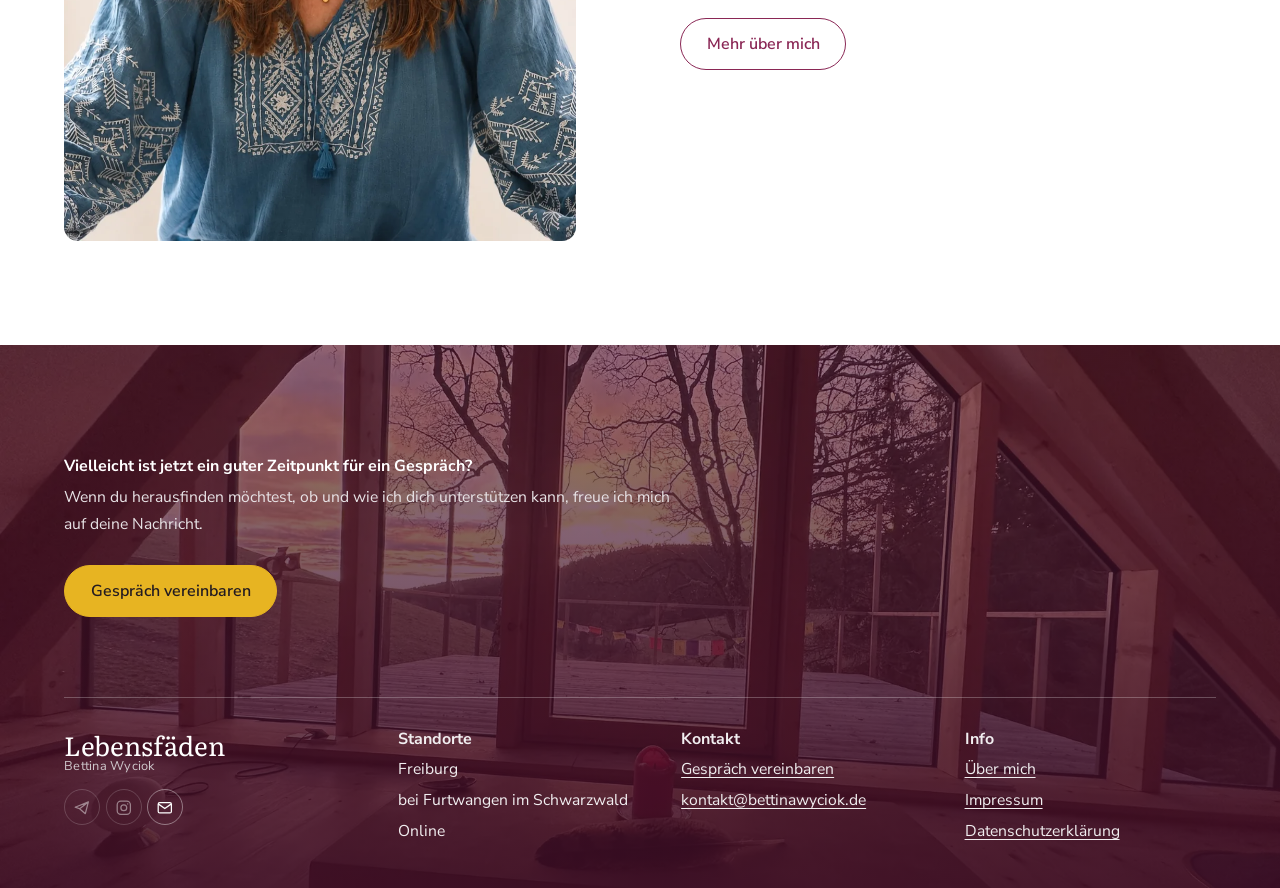
==== commit d7c39878: "Handy: gleichmäßiger Lesefluss, einheitliche Abstände, Bild und Text ohne Abschneiden Co-Authored-By" ====
--- a/index.html
+++ b/index.html
@@ -8,7 +8,7 @@
 <meta name="theme-color" content="#ffffff">
 <link rel="preload" href="schriften/literata-latin-400-normal.woff2" as="font" type="font/woff2" crossorigin>
 <link rel="preload" href="schriften/nunito-sans-latin-400-normal.woff2" as="font" type="font/woff2" crossorigin>
-<link rel="stylesheet" href="styles.css?v=8">
+<link rel="stylesheet" href="styles.css?v=9">
 <script>document.documentElement.classList.add('js')</script>
 </head>
 <body class="start">
@@ -129,6 +129,6 @@
     </div>
   </div>
 </footer>
-<script src="main.js?v=8" defer></script>
+<script src="main.js?v=9" defer></script>
 </body>
 </html>
--- a/styles.css
+++ b/styles.css
@@ -321,3 +321,72 @@
 .abschnitt .innen > h2:first-child, .abschnitt .text > h2:first-child { margin-top: 0; }
 .abschnitt h3 { margin-block: 0 .5rem; }
 .abschnitt .knoepfe { margin-top: 2rem; }
+
+/* ===== Handy: ein ruhiger, gleichmäßiger Lesefluss (Abstände immer gleich) ===== */
+@media (max-width: 800px) {
+  :root { --bild-h: min(34svh, 15rem); --luft: 3rem; --absatz: 1rem; }
+  html { scroll-snap-type: y proximity; }
+  .hero, .kopfbild, .abschnitt, .fuss { scroll-snap-align: start; }
+
+  /* Abschnitte: oben und unten immer gleich viel Luft */
+  .abschnitt, .unter .abschnitt { padding: var(--luft) var(--rand); }
+  .abschnitt h2, .abschnitt .text > h2:first-child { margin: 0 0 var(--absatz); }
+  .abschnitt h3 { margin: 0 0 .5rem; }
+  .abschnitt .einleitung { margin: 0; }
+  h2 + p, h2 + .text, h2 + .einleitung { margin-top: 0; }
+  .text p, .manchmal p { margin-bottom: var(--absatz); }
+  .text > *:last-child, .manchmal > *:last-child { margin-bottom: 0; }
+
+  /* Hero und Seitenköpfe: Bild oben, darunter Text, kein Abschneiden */
+  .hero, .kopfbild { display: block; min-height: 0; padding: 0 0 var(--luft); }
+  .kopfbild { padding-bottom: 1.5rem; }
+  .kopfbild + .abschnitt, .kopfbild + .band { padding-top: 1.5rem; }
+  .hg, .kopfbild .hg { position: relative; display: block; width: 100%; height: var(--bild-h); object-position: 50% 14%; }
+  .kopfbild::before { height: var(--bild-h); }
+  .hg-platzhalter { position: relative; width: 100%; height: var(--bild-h); padding: 1rem; place-items: center; }
+  .hero::before, .kopfbild::before { inset: 0 0 auto 0; height: var(--bild-h); background: linear-gradient(180deg, rgba(255,255,255,0) 62%, #fff 100%); }
+  .kopfbild:has(.hg-platzhalter)::before { display: none; }
+  .hero-inhalt, .kopfbild .hero-inhalt, .kopfbild:has(.hg-platzhalter) .hero-inhalt { margin-top: -1.25rem; padding: 0 var(--rand); }
+  .kopfbild:has(.hg-platzhalter) .hero-inhalt { margin-top: 1.5rem; }
+  .ueberzeile { font-size: .9rem; margin-bottom: .75rem; }
+  .hero h1 { font-size: 2rem; margin-bottom: .75rem; }
+  .hero h1 .zweite { font-size: .6em; margin-top: .4rem; }
+  .kopfbild h1 { font-size: 2rem; margin-bottom: .75rem; }
+  .leitsatz { font-size: 1.15rem; margin-bottom: 1rem; }
+  .hero-inhalt p.lead { font-size: 1rem; }
+  .fakten { margin-bottom: 0; }
+
+  /* Knöpfe: volle Breite, gleich groß, gleicher Abstand */
+  .knoepfe, .abschnitt .knoepfe, .hero-inhalt .knoepfe { flex-direction: column; align-items: stretch; gap: .75rem; margin-top: 1.5rem; }
+  .knoepfe .knopf, .knoepfe .aus { width: 100%; }
+  .menue-offen .knopf { width: 100%; }
+
+  /* Angebote */
+  .angebote { gap: 2.5rem; margin-top: 2rem; }
+  .angebot-text { padding: 1.25rem 0 0; }
+  .angebot .knoepfe { margin-top: 1.5rem; padding-top: 0; }
+  .angebot h3 { font-size: 1.6rem; }
+  .angebot .claim { margin-bottom: .6rem; }
+
+  /* Bilder neben Text: erst Bild, dann Text, gleicher Abstand */
+  .zweispaltig { gap: 1.75rem; }
+  .zweispaltig .foto { max-width: none; }
+  .zweispaltig .foto img { aspect-ratio: 4 / 3; }
+  .platzhalter { aspect-ratio: 4 / 3; }
+
+  /* Listen, Kästen, Preise, Termine */
+  .zwei-spalten { margin: 1rem 0; }
+  .infobox div { padding: 1rem 1.25rem; }
+  .preise-hinweise { margin-top: 1rem; }
+  .termine { margin-top: 1.5rem; }
+  .blog-raster { margin-top: 2rem; gap: 2.5rem; }
+  .fehlt-block { margin-top: 1rem; }
+
+  /* Footer */
+  .fuss { padding-top: 3.5rem; padding-bottom: 2rem; }
+  .fuss-cta { margin-bottom: 2.5rem; }
+  .fuss-cta h2 { font-size: 1.7rem; }
+
+  /* Faden: schmal, am Rand */
+  .faden { opacity: .9; }
+}
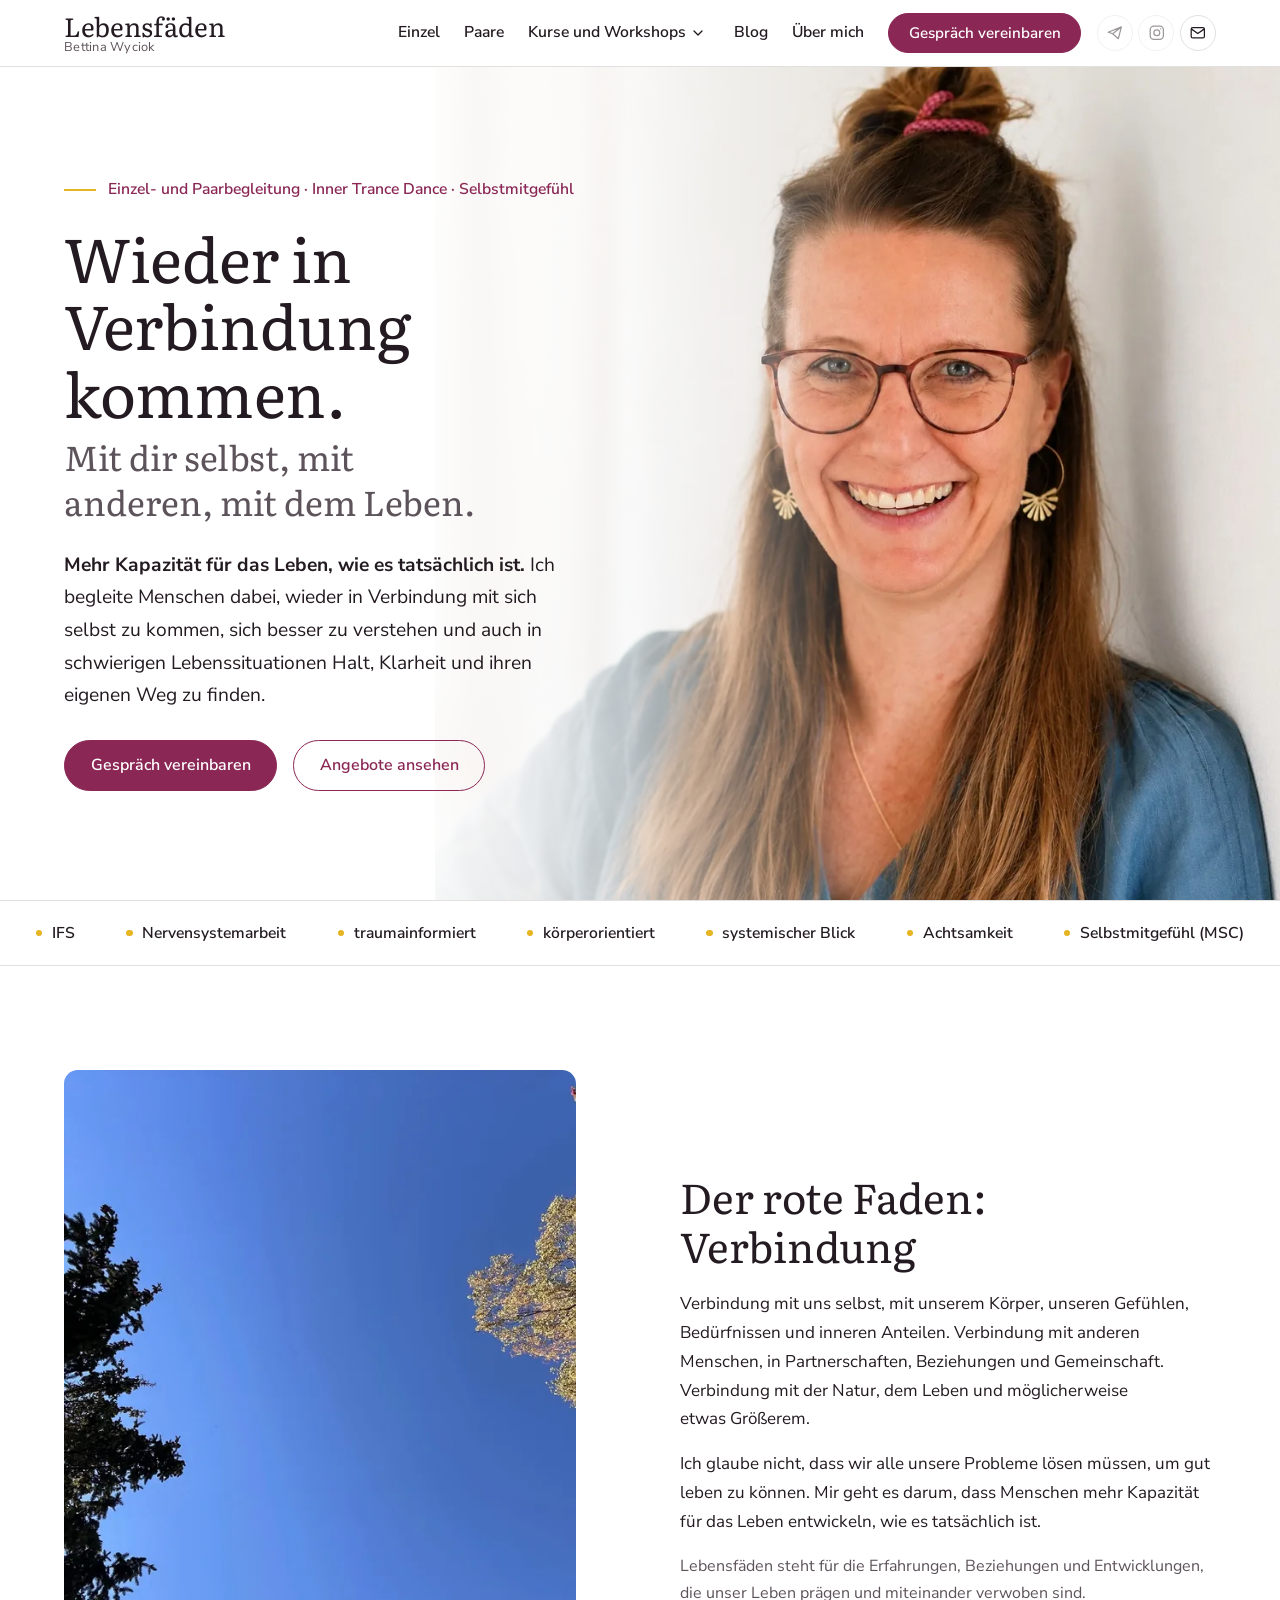
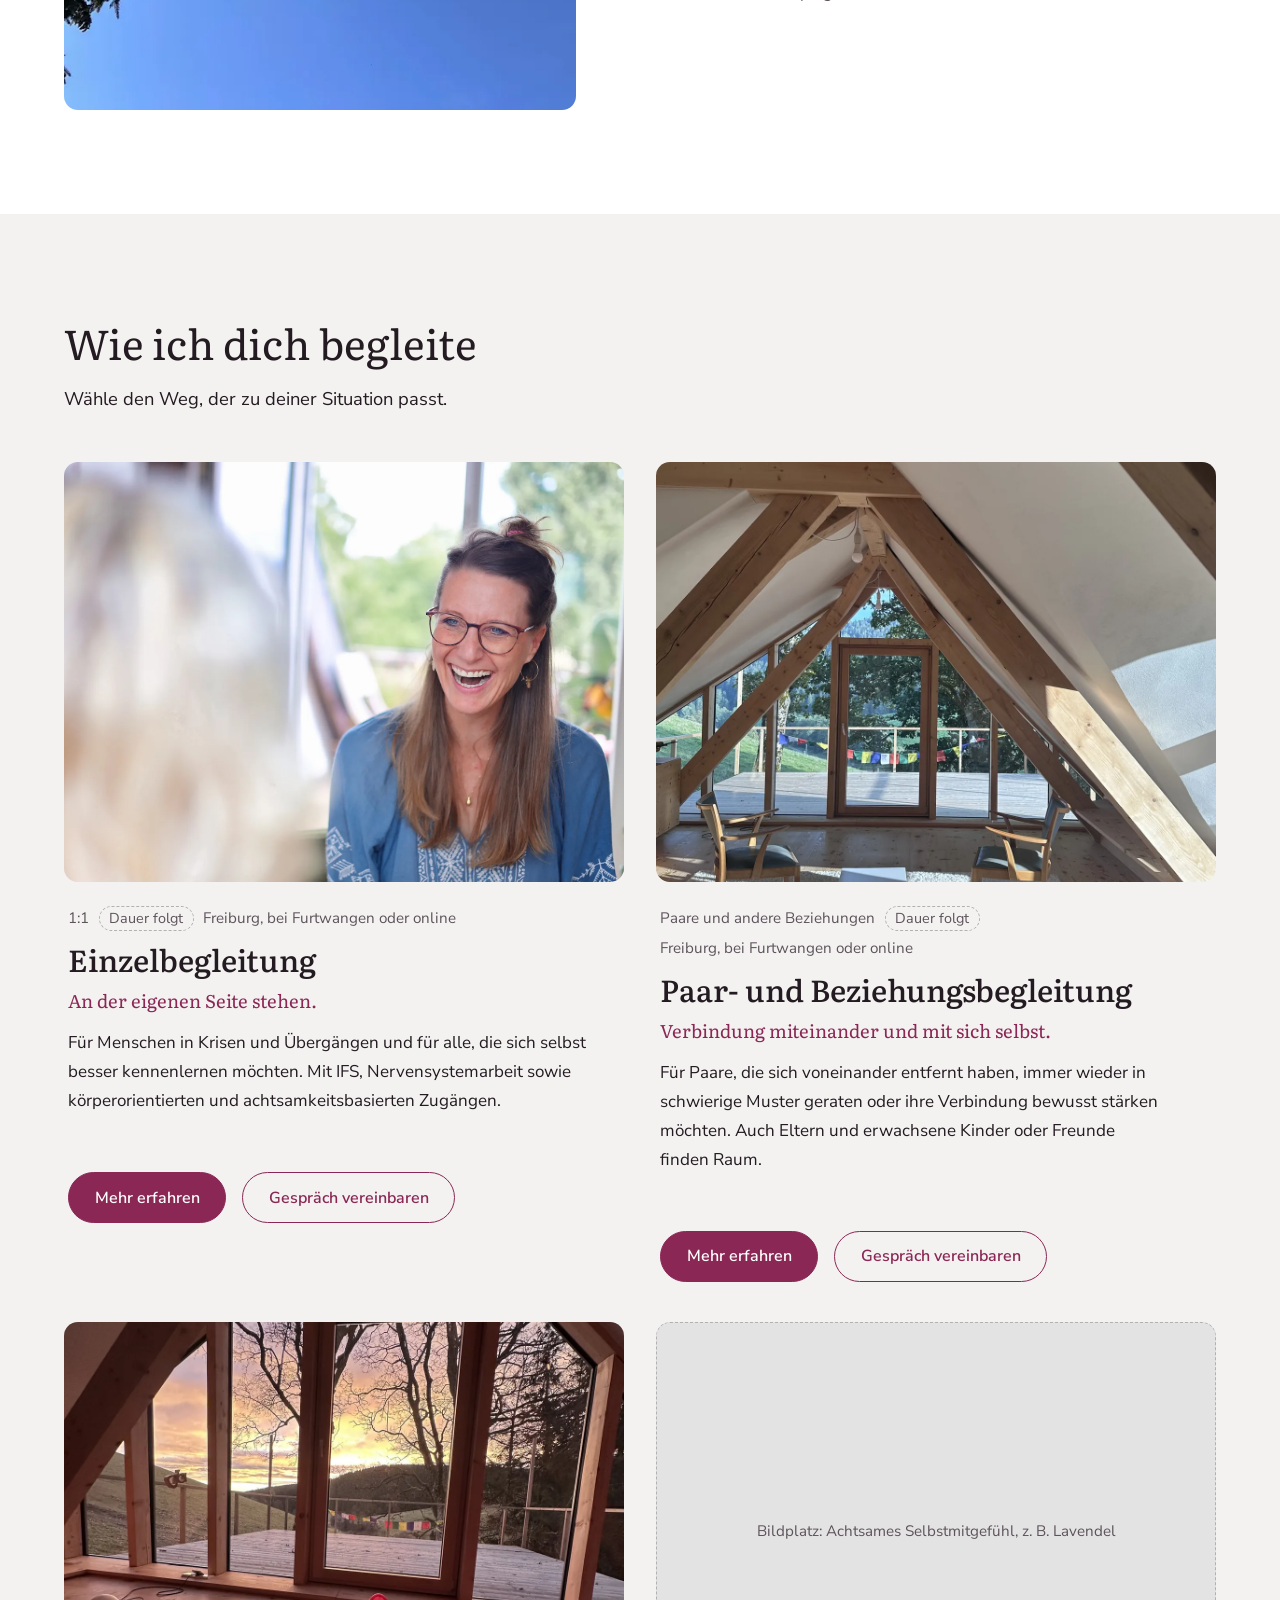
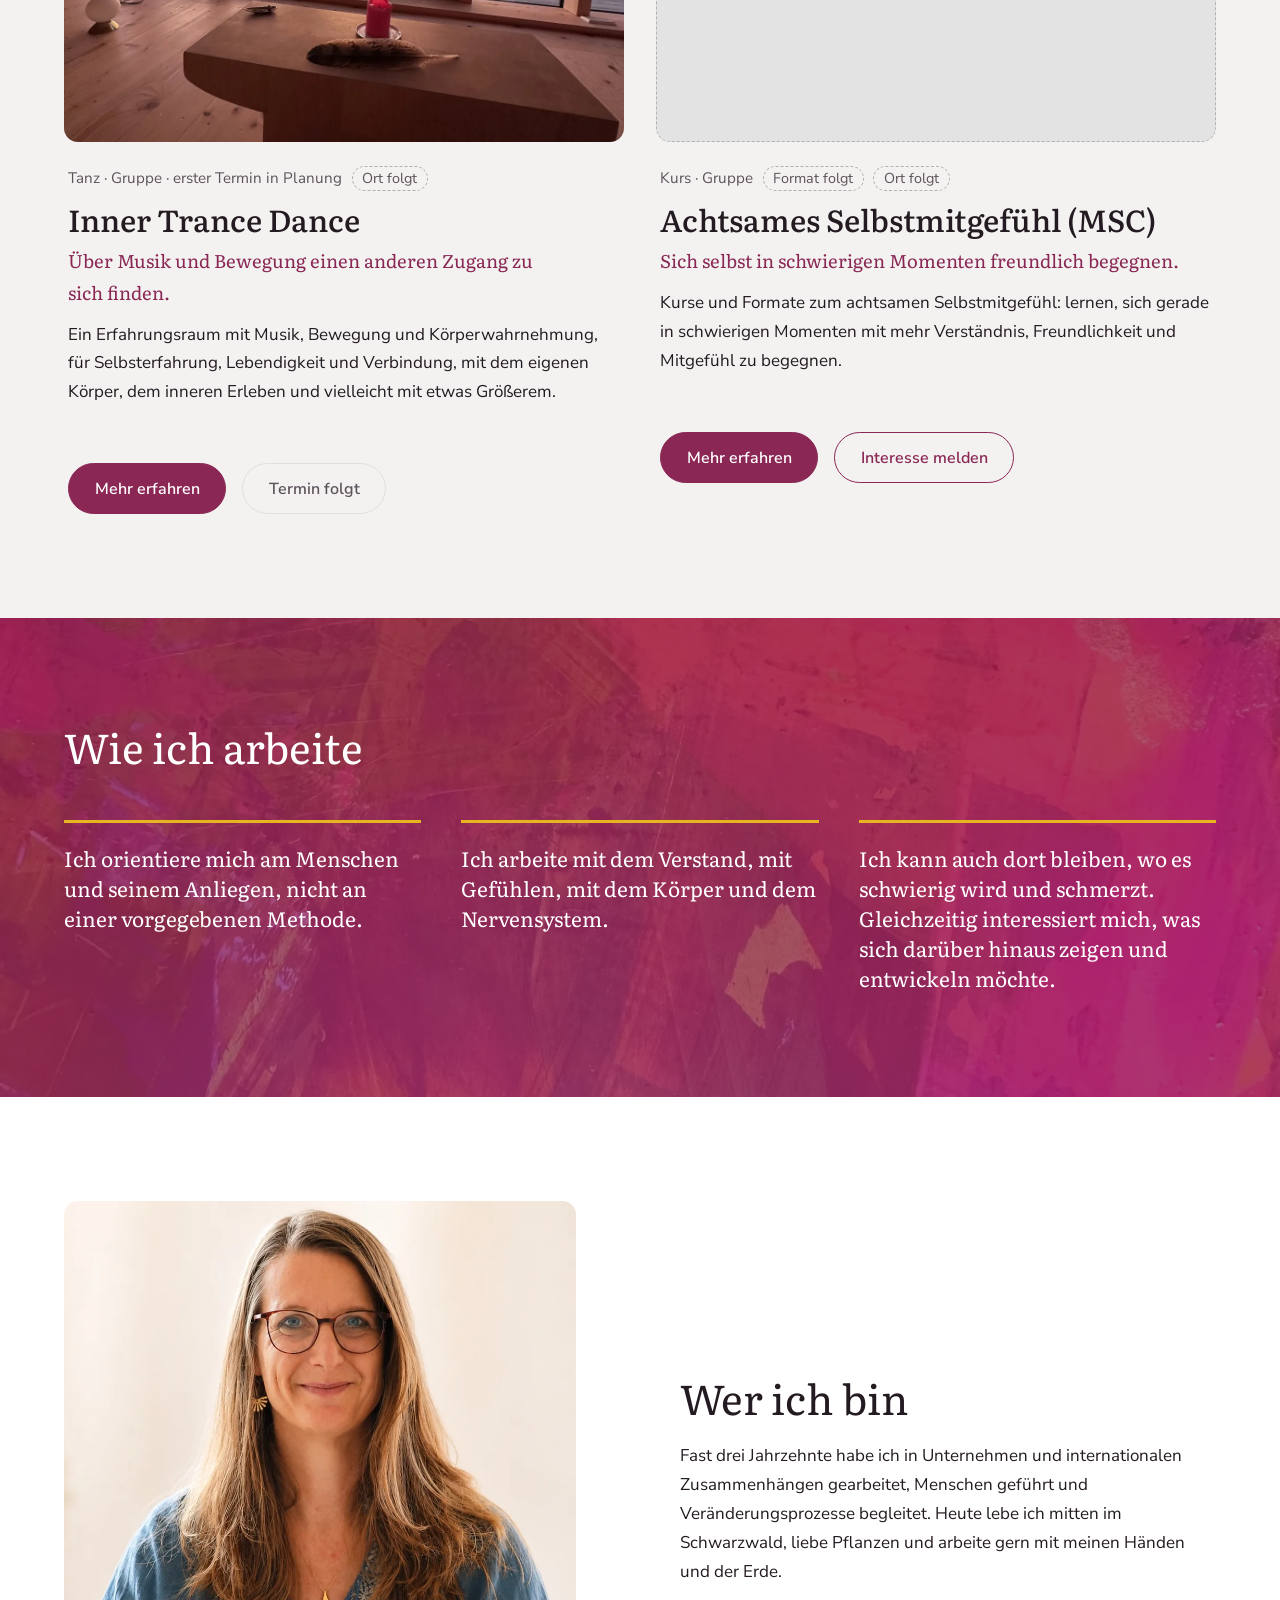
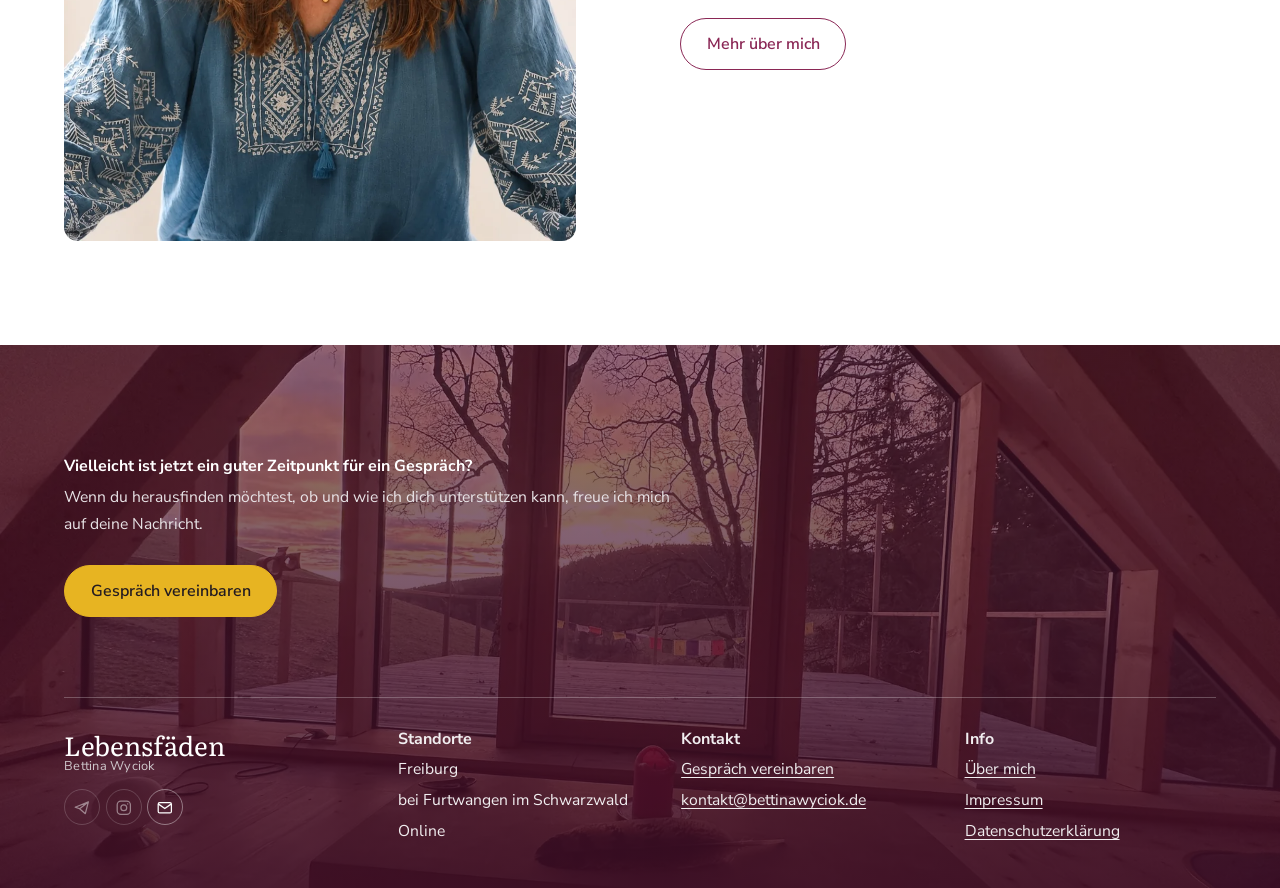
==== commit 7fe51583: "Navigation: Kurse und Workshops mit Untermenü (Inner Trance Dance, MSC), Hamburger-Symbol am Handy C" ====
--- a/index.html
+++ b/index.html
@@ -8,7 +8,7 @@
 <meta name="theme-color" content="#ffffff">
 <link rel="preload" href="schriften/literata-latin-400-normal.woff2" as="font" type="font/woff2" crossorigin>
 <link rel="preload" href="schriften/nunito-sans-latin-400-normal.woff2" as="font" type="font/woff2" crossorigin>
-<link rel="stylesheet" href="styles.css?v=9">
+<link rel="stylesheet" href="styles.css?v=10">
 <script>document.documentElement.classList.add('js')</script>
 </head>
 <body class="start">
@@ -16,9 +16,9 @@
 <header class="kopf"><div class="kopf-innen">
   <a class="marke" href="./"><strong>Lebensfäden</strong><span>Bettina Wyciok</span></a>
   <div class="kopf-rechts">
-    <nav class="hauptmenue" id="menue" aria-label="Hauptmenü"><a href="einzelbegleitung/">Einzel</a><a href="paarbegleitung/">Paare</a><a href="inner-trance-dance/">Inner Trance Dance</a><a href="workshops-seminare/">Kurse</a><a href="blog/">Blog</a><a href="about/">Über mich</a><a class="knopf klein" href="mailto:kontakt@bettinawyciok.de?subject=Gespräch%20vereinbaren">Gespräch vereinbaren</a><div class="icons icons-menue"><span class="icon aus" title="Telegram-Gruppe: Link folgt" aria-label="Telegram-Gruppe (Link folgt)"><svg viewBox="0 0 24 24" aria-hidden="true"><path d="M21 4L3 11.2l6 2.1M21 4l-4.2 16L9 13.3M21 4L9 13.3"/></svg></span><span class="icon aus" title="Instagram: Link folgt" aria-label="Instagram (Link folgt)"><svg viewBox="0 0 24 24" aria-hidden="true"><rect x="3" y="3" width="18" height="18" rx="5"/><circle cx="12" cy="12" r="4"/><circle cx="17.3" cy="6.7" r=".9" fill="currentColor" stroke="none"/></svg></span><a class="icon" href="mailto:kontakt@bettinawyciok.de?subject=Anfrage" aria-label="E-Mail"><svg viewBox="0 0 24 24" aria-hidden="true"><rect x="3" y="5" width="18" height="14" rx="2"/><path d="M3.5 7l8.5 6 8.5-6"/></svg></a></div></nav>
+    <nav class="hauptmenue" id="menue" aria-label="Hauptmenü"><a href="einzelbegleitung/">Einzel</a><a href="paarbegleitung/">Paare</a><div class="mit-unter"><a class="oben" href="workshops-seminare/">Kurse und Workshops</a><button class="unter-knopf" type="button" aria-expanded="false" aria-label="Untermenü Kurse und Workshops"><svg viewBox="0 0 24 24" aria-hidden="true"><path d="M6 9l6 6 6-6"/></svg></button><ul class="unter-menue"><li><a href="inner-trance-dance/">Inner Trance Dance</a></li><li><a href="workshops-seminare/">Achtsames Selbstmitgefühl (MSC)</a></li></ul></div><a href="blog/">Blog</a><a href="about/">Über mich</a><a class="knopf klein" href="mailto:kontakt@bettinawyciok.de?subject=Gespräch%20vereinbaren">Gespräch vereinbaren</a><div class="icons icons-menue"><span class="icon aus" title="Telegram-Gruppe: Link folgt" aria-label="Telegram-Gruppe (Link folgt)"><svg viewBox="0 0 24 24" aria-hidden="true"><path d="M21 4L3 11.2l6 2.1M21 4l-4.2 16L9 13.3M21 4L9 13.3"/></svg></span><span class="icon aus" title="Instagram: Link folgt" aria-label="Instagram (Link folgt)"><svg viewBox="0 0 24 24" aria-hidden="true"><rect x="3" y="3" width="18" height="18" rx="5"/><circle cx="12" cy="12" r="4"/><circle cx="17.3" cy="6.7" r=".9" fill="currentColor" stroke="none"/></svg></span><a class="icon" href="mailto:kontakt@bettinawyciok.de?subject=Anfrage" aria-label="E-Mail"><svg viewBox="0 0 24 24" aria-hidden="true"><rect x="3" y="5" width="18" height="14" rx="2"/><path d="M3.5 7l8.5 6 8.5-6"/></svg></a></div></nav>
     <div class="icons"><span class="icon aus" title="Telegram-Gruppe: Link folgt" aria-label="Telegram-Gruppe (Link folgt)"><svg viewBox="0 0 24 24" aria-hidden="true"><path d="M21 4L3 11.2l6 2.1M21 4l-4.2 16L9 13.3M21 4L9 13.3"/></svg></span><span class="icon aus" title="Instagram: Link folgt" aria-label="Instagram (Link folgt)"><svg viewBox="0 0 24 24" aria-hidden="true"><rect x="3" y="3" width="18" height="18" rx="5"/><circle cx="12" cy="12" r="4"/><circle cx="17.3" cy="6.7" r=".9" fill="currentColor" stroke="none"/></svg></span><a class="icon" href="mailto:kontakt@bettinawyciok.de?subject=Anfrage" aria-label="E-Mail"><svg viewBox="0 0 24 24" aria-hidden="true"><rect x="3" y="5" width="18" height="14" rx="2"/><path d="M3.5 7l8.5 6 8.5-6"/></svg></a></div>
-    <button class="menue-knopf" type="button" aria-expanded="false" aria-controls="menue">Menü</button>
+    <button class="menue-knopf" type="button" aria-expanded="false" aria-controls="menue" aria-label="Menü öffnen"><svg viewBox="0 0 24 24" aria-hidden="true"><path d="M4 7h16M4 12h16M4 17h16"/></svg></button>
   </div>
 </div></header>
 <main id="inhalt">
@@ -129,6 +129,6 @@
     </div>
   </div>
 </footer>
-<script src="main.js?v=9" defer></script>
+<script src="main.js?v=10" defer></script>
 </body>
 </html>
--- a/styles.css
+++ b/styles.css
@@ -61,7 +61,21 @@
 .icon svg { width: 1.1rem; height: 1.1rem; fill: none; stroke: currentColor; stroke-width: 1.7; stroke-linecap: round; stroke-linejoin: round; }
 a.icon:hover { color: #fff; background: var(--fuchsia); border-color: var(--fuchsia); }
 .icon.aus { opacity: .45; cursor: default; }
-.menue-knopf { display: none; font: 600 .98rem var(--font-text); color: var(--tinte); background: none; border: 1px solid var(--linie); border-radius: 999px; padding: .45rem 1rem; cursor: pointer; }
+.menue-knopf { display: none; width: 2.75rem; height: 2.75rem; place-items: center; color: var(--tinte); background: none; border: 1px solid var(--linie); border-radius: 50%; padding: 0; cursor: pointer; }
+.menue-knopf svg { width: 1.4rem; height: 1.4rem; fill: none; stroke: currentColor; stroke-width: 1.8; stroke-linecap: round; }
+
+/* Untermenü Kurse und Workshops */
+.mit-unter { position: relative; display: flex; align-items: center; }
+.mit-unter > .oben { color: var(--tinte); text-decoration: none; font-weight: 600; font-size: .98rem; padding: .3rem 0; border-bottom: 2px solid transparent; white-space: nowrap; }
+.mit-unter > .oben:hover, .mit-unter.aktiv > .oben { border-bottom-color: var(--gold); color: var(--tinte); }
+.unter-knopf { background: none; border: 0; padding: .3rem .25rem; color: var(--tinte); cursor: pointer; display: grid; place-items: center; }
+.unter-knopf svg { width: 1rem; height: 1rem; fill: none; stroke: currentColor; stroke-width: 2; stroke-linecap: round; stroke-linejoin: round; transition: transform .2s ease; }
+.unter-knopf[aria-expanded="true"] svg { transform: rotate(180deg); }
+.unter-menue { list-style: none; margin: 0; padding: .5rem; position: absolute; top: calc(100% + .35rem); left: -.75rem; min-width: 17rem; background: #fff; border: 1px solid var(--linie); border-radius: var(--rundung); box-shadow: 0 12px 30px rgba(35, 27, 33, .12); display: none; z-index: 40; }
+.unter-menue::before { content: ""; position: absolute; left: 0; right: 0; top: -.5rem; height: .5rem; }
+.mit-unter:hover .unter-menue, .mit-unter:focus-within .unter-menue, .mit-unter.offen .unter-menue { display: block; }
+.unter-menue a { display: block; padding: .6rem .85rem; border-radius: 8px; color: var(--tinte); text-decoration: none; font-weight: 600; font-size: .96rem; white-space: nowrap; }
+.unter-menue a:hover, .unter-menue a[aria-current="page"] { background: var(--grau); color: var(--tinte); }
 
 /* Knöpfe */
 .knoepfe { display: flex; flex-wrap: wrap; gap: .75rem 1rem; align-items: center; margin-top: 1.75rem; }
@@ -260,8 +274,14 @@
 
 /* Menü ab 1100 px zugeklappt */
 @media (max-width: 1100px) {
-  .menue-knopf { display: inline-block; }
+  .menue-knopf { display: grid; }
   .kopf-rechts .icons { display: none; }
+  .mit-unter { display: block; }
+  .mit-unter > .oben { display: inline-block; padding: .65rem 0; }
+  .unter-knopf { display: none; }
+  .unter-menue { display: block; position: static; min-width: 0; margin: 0 0 .25rem; padding: 0 0 0 1rem; border: 0; box-shadow: none; background: none; border-left: 2px solid var(--gold); border-radius: 0; }
+  .unter-menue::before { display: none; }
+  .unter-menue a { padding: .5rem .5rem; font-weight: 400; }
   .js .hauptmenue { display: none; position: absolute; left: 0; right: 0; top: 100%; background: #fff; border-bottom: 1px solid var(--linie); padding: .75rem var(--rand) 1.25rem; flex-direction: column; align-items: stretch; gap: .15rem; }
   .js .hauptmenue.offen { display: flex; }
   .hauptmenue > a:not(.knopf) { padding: .65rem 0; }
